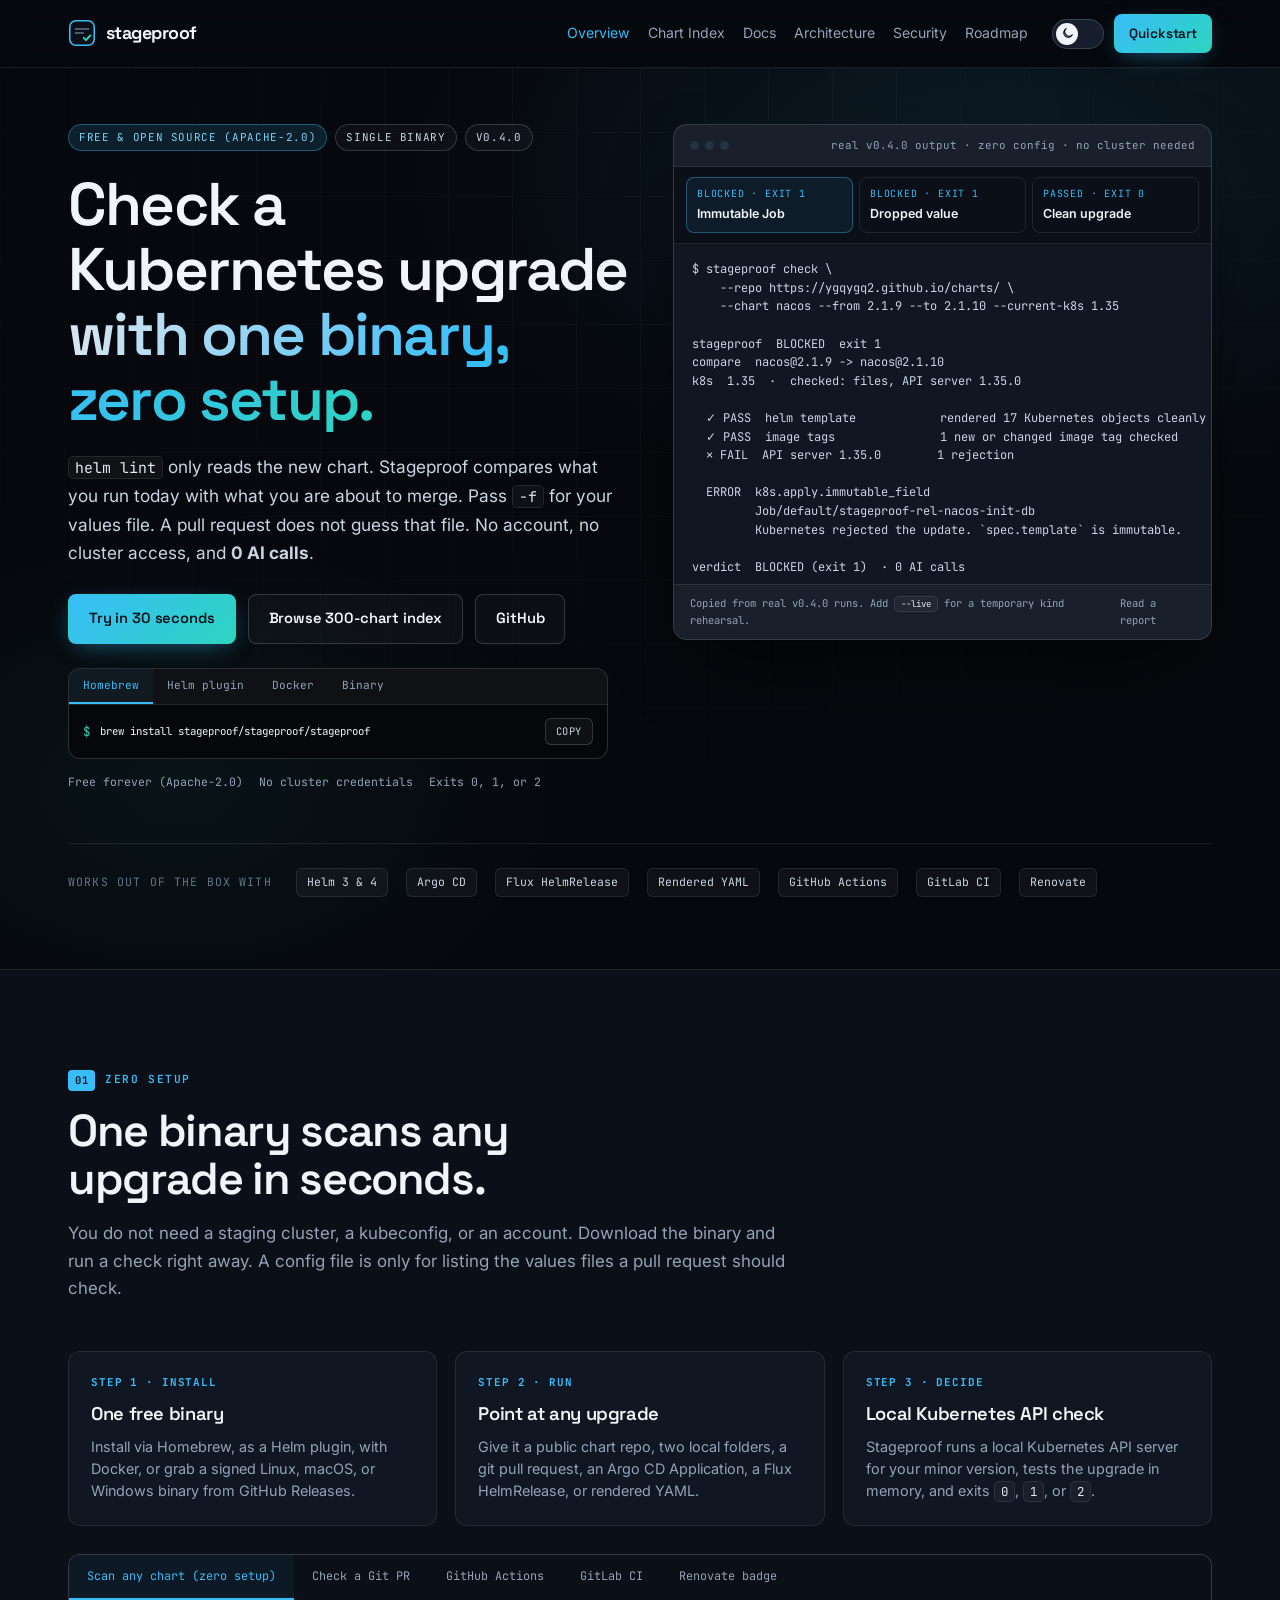
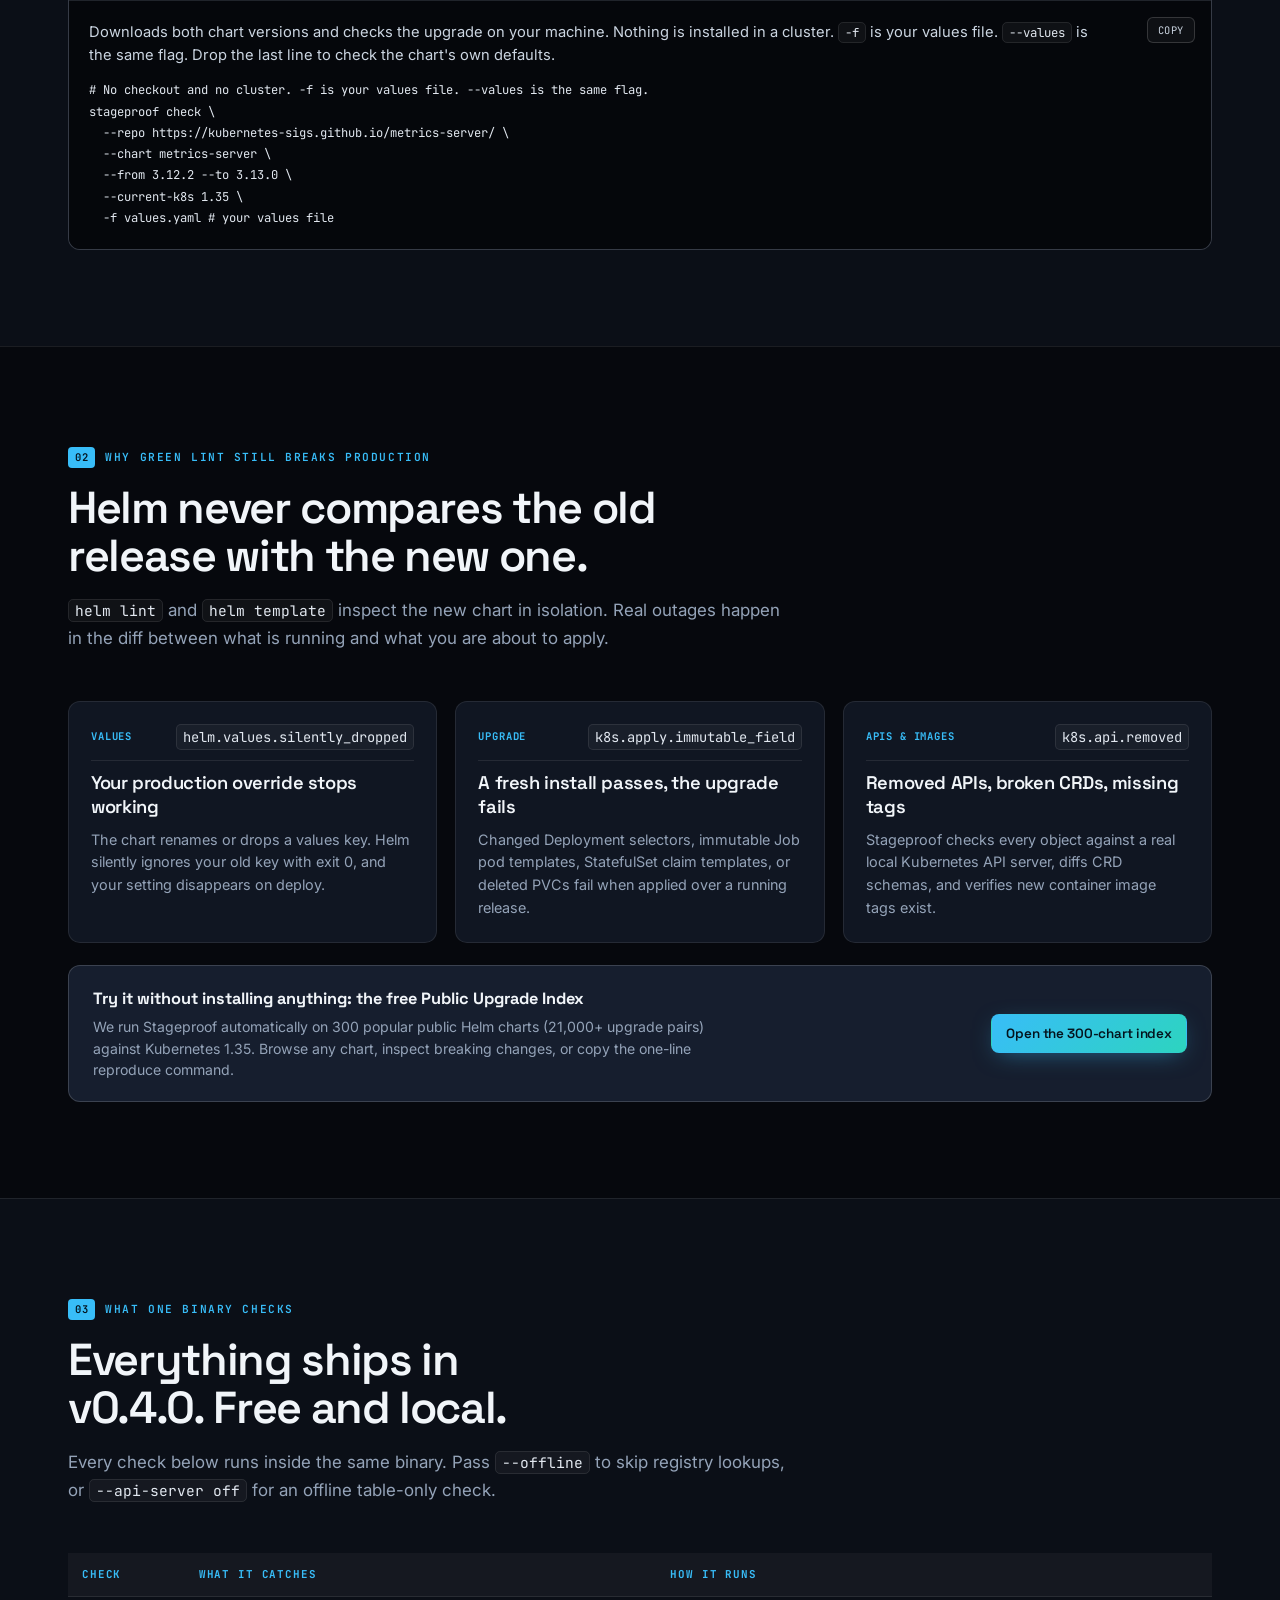
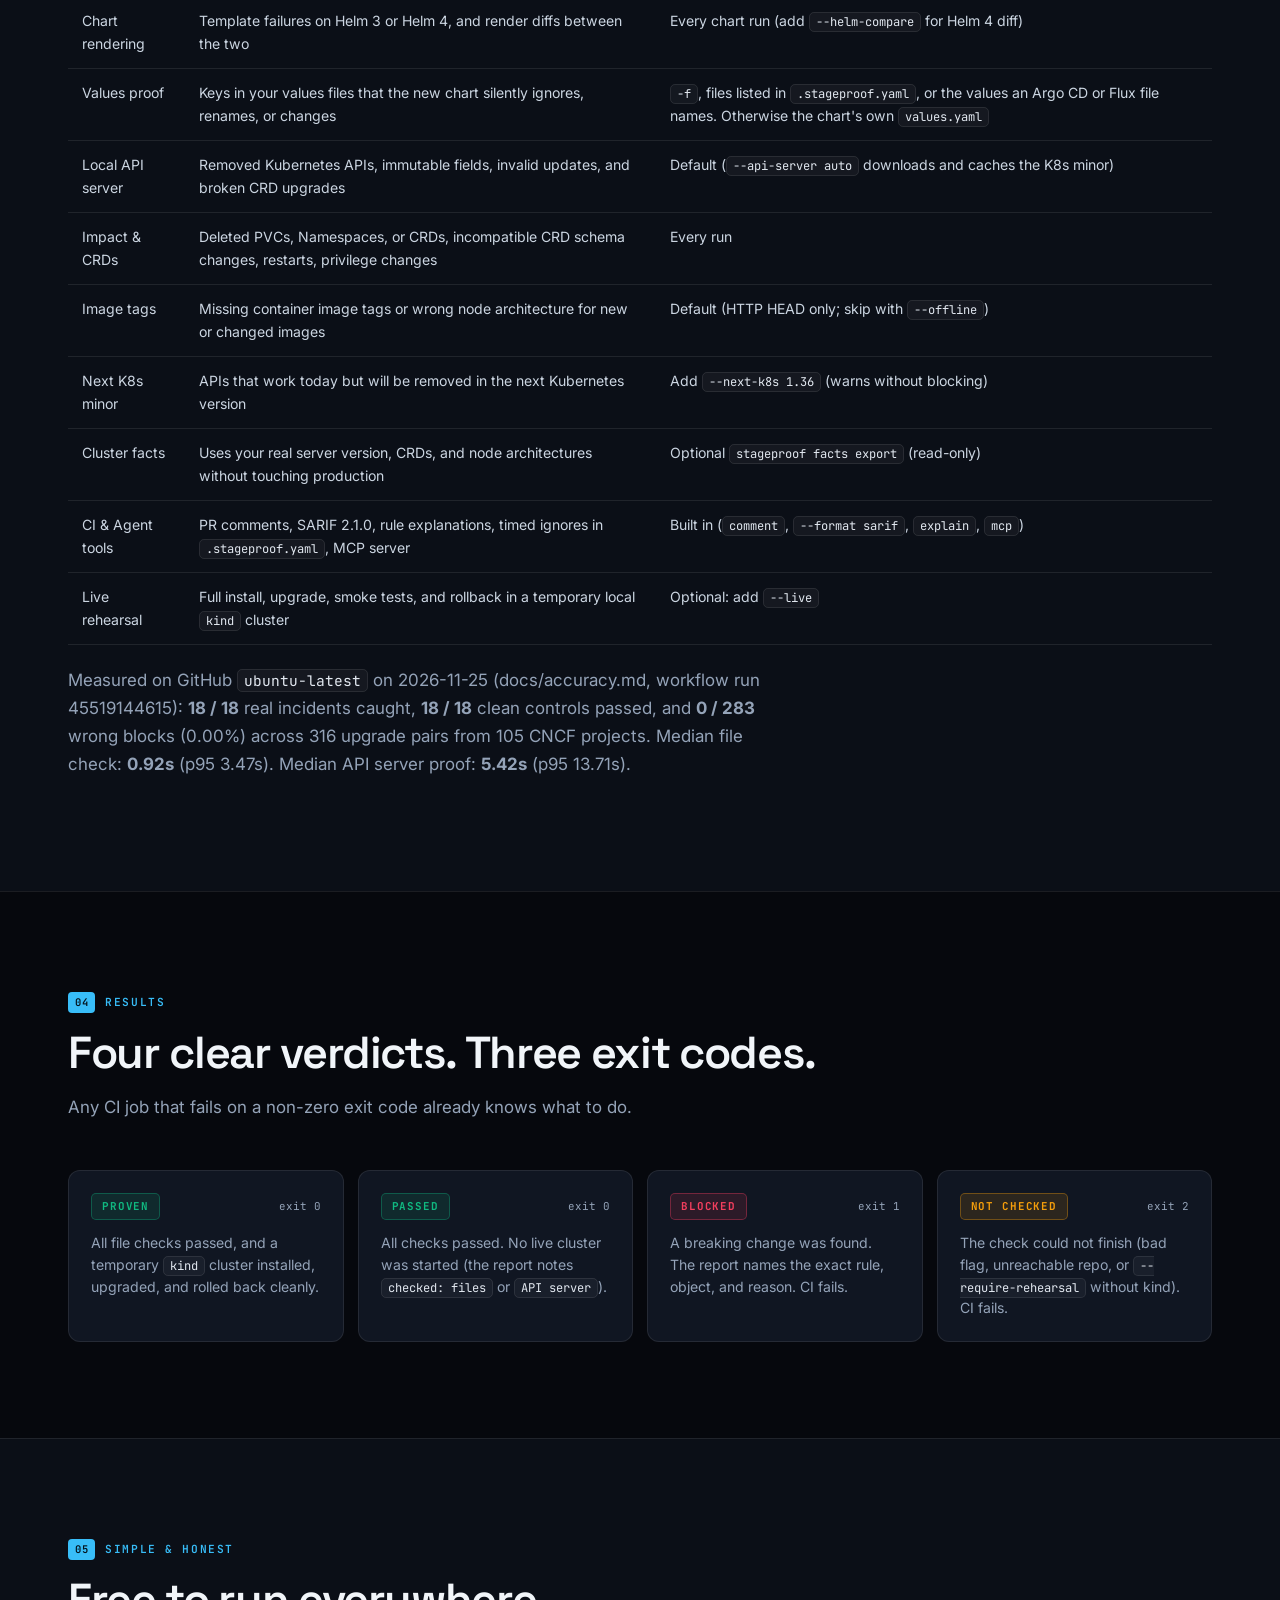
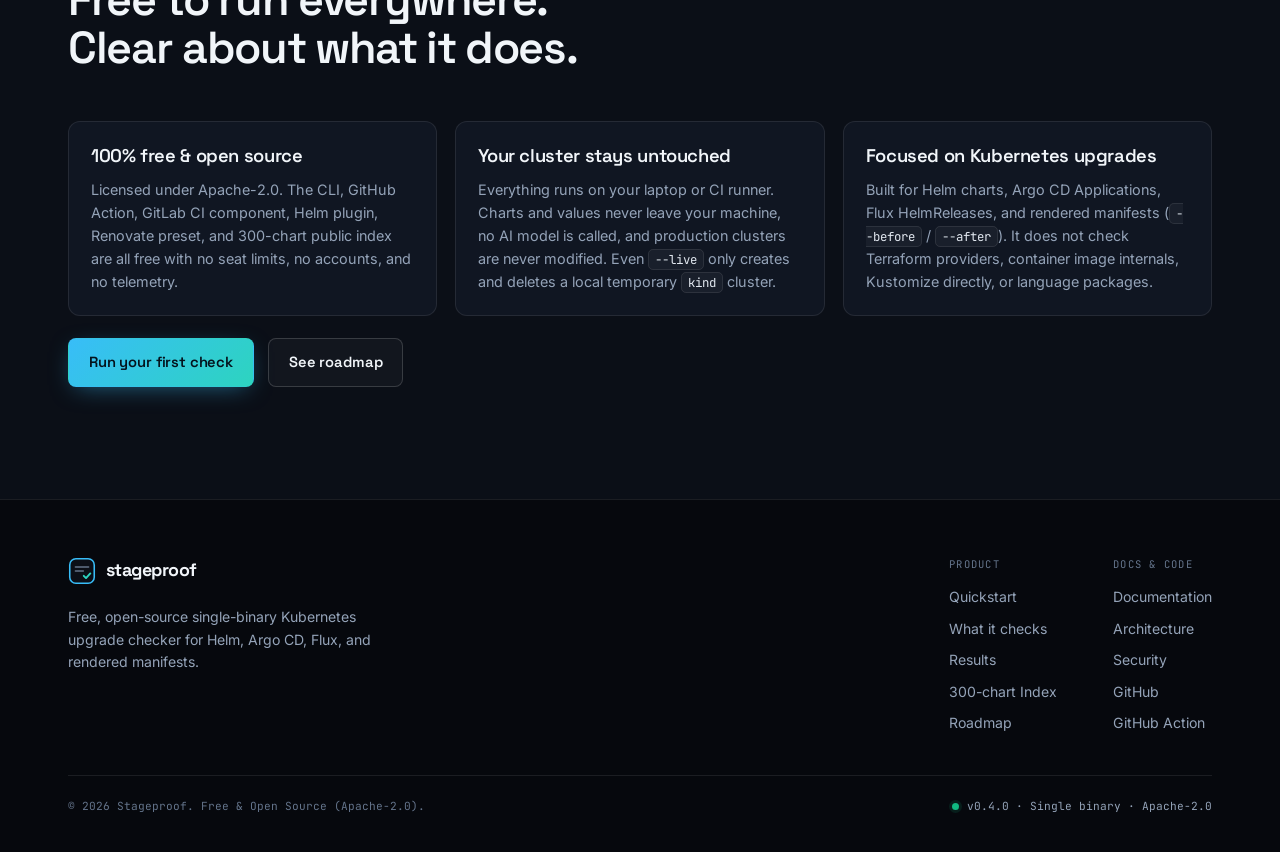
==== web/index.html @ 7697ed5a "Say a pull request does not guess your values file." ====
<!doctype html>
<html lang="en">
<head>
  <meta charset="utf-8" />
  <script>try{if(localStorage.getItem("stageproof-theme")==="light")document.documentElement.setAttribute("data-theme","light")}catch(e){}</script>
  <meta name="viewport" content="width=device-width, initial-scale=1" />
  <title>Stageproof - Free single-binary Kubernetes upgrade checker</title>
  <meta name="description" content="Free, open-source single binary that checks Helm, Argo CD, Flux, and Kubernetes manifest upgrades before you merge. No account, no config, no cluster access, 0 AI calls." />
  <meta property="og:title" content="Stageproof - Check a Kubernetes upgrade before you merge it" />
  <meta property="og:description" content="Free, single-binary CLI that catches breaking Helm, Argo CD, and Flux upgrades locally with zero setup. Exits 0, 1, or 2." />
  <meta property="og:type" content="website" />
  <meta name="theme-color" content="#06080D" />
  <link rel="icon" href="data:image/svg+xml,%3Csvg xmlns='http://www.w3.org/2000/svg' viewBox='0 0 32 32'%3E%3Crect width='32' height='32' rx='7' fill='%2306080D' stroke='%2338BDF8' stroke-width='2'/%3E%3Cpath d='M9 11h14M9 21h8' stroke='%2364748B' stroke-width='2' stroke-linecap='round'/%3E%3Cpath d='M18.5 21l2.5 2.5L25.5 18' fill='none' stroke='%232DD4BF' stroke-width='2.4' stroke-linecap='round' stroke-linejoin='round'/%3E%3C/svg%3E" />
  <link rel="preconnect" href="https://fonts.googleapis.com" />
  <link rel="preconnect" href="https://fonts.gstatic.com" crossorigin />
  <link href="https://fonts.googleapis.com/css2?family=Inter:wght@400;500;600;700&family=JetBrains+Mono:wght@400;500;600;700&family=Space+Grotesk:wght@500;600;700&display=swap" rel="stylesheet" />
  <link rel="stylesheet" href="assets/styles.css?v=20" />
  <script src="assets/app.js?v=19" defer></script>
</head>
<body>
  <a class="skip" href="#main">Skip to content</a>

  <header class="nav">
    <div class="wrap nav-inner">
      <a class="brand" href="index.html">
        <svg class="brand-mark" viewBox="0 0 32 32" fill="none" aria-hidden="true">
          <rect x="2" y="2" width="28" height="28" rx="7" fill="#0B0F17" stroke="#38BDF8" stroke-width="1.8"/>
          <path d="M8.5 11.5h15M8.5 16h9" stroke="#64748B" stroke-width="1.8" stroke-linecap="round"/>
          <path d="M18 21.5l2.6 2.6 4.9-5.3" stroke="#2DD4BF" stroke-width="2.2" stroke-linecap="round" stroke-linejoin="round"/>
        </svg>
        <span class="brand-word">stageproof</span>
      </a>
      <nav class="nav-links" id="nav-links" aria-label="Primary">
        <a href="index.html" class="active">Overview</a>
        <a href="https://stageproof.github.io/index/">Chart Index</a>
        <a href="docs.html">Docs</a>
        <a href="architecture.html">Architecture</a>
        <a href="security.html">Security</a>
        <a href="roadmap.html">Roadmap</a>
      </nav>
      <div class="nav-cta">
        <button class="theme-toggle" id="theme-toggle" type="button" aria-pressed="false" aria-label="Switch to light theme">
          <span class="theme-toggle-thumb" aria-hidden="true">
            <svg class="theme-icon-moon" viewBox="0 0 24 24" fill="none" stroke="currentColor" stroke-width="2" stroke-linecap="round" stroke-linejoin="round"><path d="M21 14.5A8.5 8.5 0 1 1 9.5 3 7 7 0 0 0 21 14.5z"/></svg>
            <svg class="theme-icon-sun" viewBox="0 0 24 24" fill="none" stroke="currentColor" stroke-width="2" stroke-linecap="round"><circle cx="12" cy="12" r="4"/><path d="M12 2v2M12 20v2M4.9 4.9l1.4 1.4M17.7 17.7l1.4 1.4M2 12h2M20 12h2M4.9 19.1l1.4-1.4M17.7 6.3l1.4-1.4"/></svg>
          </span>
        </button>
        <a class="btn btn-primary btn-sm" href="docs.html#first-check">Quickstart</a>
      </div>
      <button class="nav-toggle" id="nav-toggle" type="button" aria-expanded="false" aria-controls="nav-links" aria-label="Toggle navigation">Menu</button>
    </div>
  </header>

  <main id="main">
    <section class="hero" id="top">
      <div class="hero-grid" aria-hidden="true"></div>
      <div class="wrap">
        <div class="hero-inner">
          <div class="hero-copy">
            <div class="eyebrow-row">
              <span class="pill pill-accent">Free &amp; Open Source (Apache-2.0)</span>
              <span class="pill">Single Binary</span>
              <span class="pill">v0.4.0</span>
            </div>
            <h1>Check a Kubernetes upgrade<br /><span class="accent-grad">with one binary, zero setup.</span></h1>
            <p class="hero-lede">
              <code>helm lint</code> only reads the new chart. Stageproof compares what you run today with what you are about to merge. Pass <code>-f</code> for your values file. A pull request does not guess that file. No account, no cluster access, and <strong>0 AI calls</strong>.
            </p>
            <div class="hero-actions">
              <a class="btn btn-primary" href="#quickstart">Try in 30 seconds</a>
              <a class="btn btn-ghost" href="https://stageproof.github.io/index/">Browse 300-chart index</a>
              <a class="btn btn-ghost" href="https://github.com/stageproof/stageproof">GitHub</a>
            </div>
            <div class="install-box">
              <div class="install-tabs" role="tablist" aria-label="Install method">
                <button class="install-tab is-active" type="button" role="tab" aria-selected="true" data-install-cmd="brew install stageproof/stageproof/stageproof">Homebrew</button>
                <button class="install-tab" type="button" role="tab" aria-selected="false" data-install-cmd="helm plugin install https://github.com/stageproof/stageproof">Helm plugin</button>
                <button class="install-tab" type="button" role="tab" aria-selected="false" data-install-cmd="docker run --rm ghcr.io/stageproof/stageproof:v0.4.0 version">Docker</button>
                <button class="install-tab" type="button" role="tab" aria-selected="false" data-install-cmd="gh release download v0.4.0 -R stageproof/stageproof -p '*linux_amd64.tar.gz'">Binary</button>
              </div>
              <div class="install-cmd">
                <span class="prompt">$</span>
                <code id="hero-install-cmd">brew install stageproof/stageproof/stageproof</code>
                <button class="copy-btn" type="button" data-copy-target="#hero-install-cmd">Copy</button>
              </div>
            </div>
            <div class="hero-sub">
              <span>Free forever (Apache-2.0)</span>
              <span>No cluster credentials</span>
              <span>Exits 0, 1, or 2</span>
            </div>
          </div>

          <div class="proof-card" aria-label="Real Stageproof v0.4.0 reports">
            <div class="proof-header">
              <span class="win-dots" aria-hidden="true"><i></i><i></i><i></i></span>
              <span class="proof-label">real v0.4.0 output · zero config · no cluster needed</span>
            </div>
            <div class="scenario-tabs" role="tablist" aria-label="Example reports">
              <button class="scenario-btn is-active" type="button" data-example="blocked-api" role="tab" aria-selected="true">
                <span class="sc-eco">BLOCKED · exit 1</span>
                <span class="sc-name">Immutable Job</span>
              </button>
              <button class="scenario-btn" type="button" data-example="blocked-val" role="tab" aria-selected="false">
                <span class="sc-eco">BLOCKED · exit 1</span>
                <span class="sc-name">Dropped value</span>
              </button>
              <button class="scenario-btn" type="button" data-example="passed" role="tab" aria-selected="false">
                <span class="sc-eco">PASSED · exit 0</span>
                <span class="sc-name">Clean upgrade</span>
              </button>
            </div>
            <pre class="term-raw" data-example-panel="blocked-api">$ stageproof check \
    --repo https://ygqygq2.github.io/charts/ \
    --chart nacos --from 2.1.9 --to 2.1.10 --current-k8s 1.35

stageproof  BLOCKED  exit 1
compare  nacos@2.1.9 -&gt; nacos@2.1.10
k8s  1.35  ·  checked: files, API server 1.35.0

  ✓ PASS  helm template            rendered 17 Kubernetes objects cleanly
  ✓ PASS  image tags               1 new or changed image tag checked
  ✕ FAIL  API server 1.35.0        1 rejection

  ERROR  k8s.apply.immutable_field
         Job/default/stageproof-rel-nacos-init-db
         Kubernetes rejected the update. `spec.template` is immutable.

verdict  BLOCKED (exit 1)  · 0 AI calls</pre>
            <pre class="term-raw" data-example-panel="blocked-val" hidden>$ stageproof check \
    --current-chart testdata/dropped/base \
    --new-chart testdata/dropped/head \
    -f testdata/dropped/values.yaml --current-k8s 1.35

stageproof  BLOCKED  exit 1
compare  testdata/dropped/base -&gt; testdata/dropped/head
values  testdata/dropped/values.yaml
k8s  1.35  ·  checked: files

  ✓ PASS  helm template            rendered 1 Kubernetes object cleanly
  ✕ FAIL  values.yaml AST          2 keys: 1 proven by rendering, 1 read in templates
  ✓ PASS  k8s 1.35 compatibility   0 removed APIs or selector breaks on K8s 1.35

  ERROR  helm.values.silently_dropped
         testdata/dropped/values.yaml (message)
         Values key `message` was consumed in baseline chart but is silently ignored in upgraded chart.

verdict  BLOCKED (exit 1)  · 859ms · 0 AI calls</pre>
            <pre class="term-raw" data-example-panel="passed" hidden>$ stageproof check \
    --repo https://kubernetes-sigs.github.io/metrics-server/ \
    --chart metrics-server --from 3.12.2 --to 3.13.0 --current-k8s 1.35

stageproof  PASSED  exit 0
compare  metrics-server@3.12.2 -&gt; metrics-server@3.13.0
k8s  1.35  ·  checked: files, API server 1.35.0

  ✓ PASS  helm template            rendered 9 Kubernetes objects cleanly
  ✓ PASS  image tags               1 new or changed image tag checked
  ✓ PASS  API server 1.35.0        Kubernetes 1.35.0 accepted the upgrade
  ✓ PASS  impact                   Compared stored objects for 8 of 9 objects

verdict  PASSED (exit 0)  · 0 AI calls</pre>
            <div class="proof-foot">
              <span>Copied from real v0.4.0 runs. Add <code>--live</code> for a temporary kind rehearsal.</span>
              <span><a href="docs.html#results">Read a report</a></span>
            </div>
          </div>
        </div>

        <div class="stack-strip" aria-label="Supported tools">
          <span class="strip-title">Works out of the box with</span>
          <span class="stack-chip">Helm 3 &amp; 4</span>
          <span class="stack-chip">Argo CD</span>
          <span class="stack-chip">Flux HelmRelease</span>
          <span class="stack-chip">Rendered YAML</span>
          <span class="stack-chip">GitHub Actions</span>
          <span class="stack-chip">GitLab CI</span>
          <span class="stack-chip">Renovate</span>
        </div>
      </div>
    </section>

    <section class="sec sec-alt" id="quickstart">
      <div class="wrap">
        <div class="sec-head">
          <p class="kicker"><span class="kicker-num">01</span> Zero setup</p>
          <h2>One binary scans any upgrade in seconds.</h2>
          <p class="sec-lede">You do not need a staging cluster, a kubeconfig, or an account. Download the binary and run a check right away. A config file is only for listing the values files a pull request should check.</p>
        </div>

        <div class="flow3">
          <article class="flow-step">
            <span class="flow-n">Step 1 · Install</span>
            <h3>One free binary</h3>
            <p>Install via Homebrew, as a Helm plugin, with Docker, or grab a signed Linux, macOS, or Windows binary from GitHub Releases.</p>
          </article>
          <article class="flow-step">
            <span class="flow-n">Step 2 · Run</span>
            <h3>Point at any upgrade</h3>
            <p>Give it a public chart repo, two local folders, a git pull request, an Argo CD Application, a Flux HelmRelease, or rendered YAML.</p>
          </article>
          <article class="flow-step">
            <span class="flow-n">Step 3 · Decide</span>
            <h3>Local Kubernetes API check</h3>
            <p>Stageproof runs a local Kubernetes API server for your minor version, tests the upgrade in memory, and exits <code>0</code>, <code>1</code>, or <code>2</code>.</p>
          </article>
        </div>

        <div class="ci-shell">
          <div class="ci-tabs" role="tablist" aria-label="Usage examples">
            <button class="ci-tab is-active" type="button" role="tab" aria-selected="true" data-ci-tab="cli">Scan any chart (zero setup)</button>
            <button class="ci-tab" type="button" role="tab" aria-selected="false" data-ci-tab="pr">Check a Git PR</button>
            <button class="ci-tab" type="button" role="tab" aria-selected="false" data-ci-tab="gha">GitHub Actions</button>
            <button class="ci-tab" type="button" role="tab" aria-selected="false" data-ci-tab="gitlab">GitLab CI</button>
            <button class="ci-tab" type="button" role="tab" aria-selected="false" data-ci-tab="renovate">Renovate badge</button>
          </div>
          <div class="ci-body" data-ci-panel="cli">
            <button class="copy-btn" type="button" data-copy-target="#code-cli">Copy</button>
            <p class="ci-note">Downloads both chart versions and checks the upgrade on your machine. Nothing is installed in a cluster. <code>-f</code> is your values file. <code>--values</code> is the same flag. Drop the last line to check the chart's own defaults.</p>
            <pre id="code-cli"># No checkout and no cluster. -f is your values file. --values is the same flag.
stageproof check \
  --repo https://kubernetes-sigs.github.io/metrics-server/ \
  --chart metrics-server \
  --from 3.12.2 --to 3.13.0 \
  --current-k8s 1.35 \
  -f values.yaml # your values file</pre>
          </div>
          <div class="ci-body" data-ci-panel="pr" hidden>
            <button class="copy-btn" type="button" data-copy-target="#code-pr">Copy</button>
            <p class="ci-note">Run this inside the git checkout. It reads the diff and checks every changed Helm chart, Argo CD Application, and Flux HelmRelease. It does not guess a values file. A chart is rendered with its own <code>values.yaml</code> until <a href="docs.html#values-files"><code>.stageproof.yaml</code></a> lists the files you deploy. <code>stageproof init</code> writes that list: <code>values.yaml</code>, <code>values-*.yaml</code>, and files in <code>ci/</code>. Argo CD and Flux use the values files those manifests already name.</p>
            <pre id="code-pr"># In your checkout. Reads the git diff. Does not contact your cluster.
# A chart uses its own values.yaml until .stageproof.yaml lists your files.
# Argo CD and Flux use the values files those manifests already name.
stageproof check-pr \
  --current-git origin/main \
  --current-k8s 1.35 \
  --next-k8s 1.36</pre>
          </div>
          <div class="ci-body" data-ci-panel="gha" hidden>
            <button class="copy-btn" type="button" data-copy-target="#code-gha">Copy</button>
            <p class="ci-note">This runs the same <code>check-pr</code> on every pull request. The action checks out the pull request, downloads the binary, and posts one comment. It has no values-file input. A chart uses its own <code>values.yaml</code> until <a href="docs.html#values-files"><code>.stageproof.yaml</code></a> lists yours. Argo CD and Flux use the values files those manifests name. <code>current-k8s</code> is the Kubernetes version you deploy to. Do not run it from <code>pull_request_target</code>.</p>
            <pre id="code-gha"># Same check as: stageproof check-pr
# No values-file input. A chart uses its own values.yaml until
# .stageproof.yaml lists your files. Argo CD and Flux use the
# values files those manifests name.
# current-k8s is the Kubernetes version you deploy to.
name: stageproof
on:
  pull_request:
permissions:
  contents: read
  pull-requests: write
jobs:
  check:
    runs-on: ubuntu-latest
    steps:
      - uses: stageproof/action@v1
        with:
          current-k8s: "1.35"</pre>
          </div>
          <div class="ci-body" data-ci-panel="gitlab" hidden>
            <button class="copy-btn" type="button" data-copy-target="#code-gitlab">Copy</button>
            <p class="ci-note">This runs the same <code>check-pr</code> on merge requests, with the same values rules as the pull request command. <code>current_k8s</code> is the Kubernetes version you deploy to. A note on the merge request needs <code>STAGEPROOF_GITLAB_TOKEN</code>. <code>CI_JOB_TOKEN</code> cannot write notes. The check still runs, and the report is a job artifact.</p>
            <pre id="code-gitlab"># Same check as: stageproof check-pr
# No values-file input. A chart uses its own values.yaml until
# .stageproof.yaml lists your files. Argo CD and Flux use the
# values files those manifests name.
# current_k8s is the Kubernetes version you deploy to.
# A merge request note needs STAGEPROOF_GITLAB_TOKEN.
include:
  - component: gitlab.com/zarovvvv/stageproof/stageproof@1
    inputs:
      current_k8s: "1.35"</pre>
          </div>
          <div class="ci-body" data-ci-panel="renovate" hidden>
            <button class="copy-btn" type="button" data-copy-target="#code-renovate">Copy</button>
            <p class="ci-note">This adds a badge to Helm pull requests. The badge is the public index report for that chart pair, and those reports use chart defaults. It does not read your values file. To check the file you deploy, use <code>stageproof check -f</code> or <code>check-pr</code> with <a href="docs.html#values-files"><code>.stageproof.yaml</code></a>.</p>
            <pre id="code-renovate">{
  "extends": ["github&gt;stageproof/renovate-presets"]
}</pre>
          </div>
        </div>
      </div>
    </section>

    <section class="sec" id="why">
      <div class="wrap">
        <div class="sec-head">
          <p class="kicker"><span class="kicker-num">02</span> Why green lint still breaks production</p>
          <h2>Helm never compares the old release with the new one.</h2>
          <p class="sec-lede"><code>helm lint</code> and <code>helm template</code> inspect the new chart in isolation. Real outages happen in the diff between what is running and what you are about to apply.</p>
        </div>
        <div class="detect-grid">
          <article class="detect-card">
            <div class="detect-top"><span class="detect-tag">Values</span><code>helm.values.silently_dropped</code></div>
            <h3>Your production override stops working</h3>
            <p>The chart renames or drops a values key. Helm silently ignores your old key with exit 0, and your setting disappears on deploy.</p>
          </article>
          <article class="detect-card">
            <div class="detect-top"><span class="detect-tag">Upgrade</span><code>k8s.apply.immutable_field</code></div>
            <h3>A fresh install passes, the upgrade fails</h3>
            <p>Changed Deployment selectors, immutable Job pod templates, StatefulSet claim templates, or deleted PVCs fail when applied over a running release.</p>
          </article>
          <article class="detect-card">
            <div class="detect-top"><span class="detect-tag">APIs &amp; Images</span><code>k8s.api.removed</code></div>
            <h3>Removed APIs, broken CRDs, missing tags</h3>
            <p>Stageproof checks every object against a real local Kubernetes API server, diffs CRD schemas, and verifies new container image tags exist.</p>
          </article>
        </div>

        <div class="agnostic-bar">
          <div class="agnostic-copy">
            <strong>Try it without installing anything: the free Public Upgrade Index</strong>
            <p>We run Stageproof automatically on 300 popular public Helm charts (21,000+ upgrade pairs) against Kubernetes 1.35. Browse any chart, inspect breaking changes, or copy the one-line reproduce command.</p>
          </div>
          <div class="agnostic-pills">
            <a class="btn btn-primary btn-sm" href="https://stageproof.github.io/index/">Open the 300-chart index</a>
          </div>
        </div>
      </div>
    </section>

    <section class="sec sec-alt" id="checks">
      <div class="wrap">
        <div class="sec-head">
          <p class="kicker"><span class="kicker-num">03</span> What one binary checks</p>
          <h2>Everything ships in v0.4.0. Free and local.</h2>
          <p class="sec-lede">Every check below runs inside the same binary. Pass <code>--offline</code> to skip registry lookups, or <code>--api-server off</code> for an offline table-only check.</p>
        </div>
        <table class="spec-table">
          <thead>
            <tr><th>Check</th><th>What it catches</th><th>How it runs</th></tr>
          </thead>
          <tbody>
            <tr><td>Chart rendering</td><td>Template failures on Helm 3 or Helm 4, and render diffs between the two</td><td>Every chart run (add <code>--helm-compare</code> for Helm 4 diff)</td></tr>
            <tr><td>Values proof</td><td>Keys in your values files that the new chart silently ignores, renames, or changes</td><td><code>-f</code>, files listed in <code>.stageproof.yaml</code>, or the values an Argo CD or Flux file names. Otherwise the chart's own <code>values.yaml</code></td></tr>
            <tr><td>Local API server</td><td>Removed Kubernetes APIs, immutable fields, invalid updates, and broken CRD upgrades</td><td>Default (<code>--api-server auto</code> downloads and caches the K8s minor)</td></tr>
            <tr><td>Impact &amp; CRDs</td><td>Deleted PVCs, Namespaces, or CRDs, incompatible CRD schema changes, restarts, privilege changes</td><td>Every run</td></tr>
            <tr><td>Image tags</td><td>Missing container image tags or wrong node architecture for new or changed images</td><td>Default (HTTP HEAD only; skip with <code>--offline</code>)</td></tr>
            <tr><td>Next K8s minor</td><td>APIs that work today but will be removed in the next Kubernetes version</td><td>Add <code>--next-k8s 1.36</code> (warns without blocking)</td></tr>
            <tr><td>Cluster facts</td><td>Uses your real server version, CRDs, and node architectures without touching production</td><td>Optional <code>stageproof facts export</code> (read-only)</td></tr>
            <tr><td>CI &amp; Agent tools</td><td>PR comments, SARIF 2.1.0, rule explanations, timed ignores in <code>.stageproof.yaml</code>, MCP server</td><td>Built in (<code>comment</code>, <code>--format sarif</code>, <code>explain</code>, <code>mcp</code>)</td></tr>
            <tr><td>Live rehearsal</td><td>Full install, upgrade, smoke tests, and rollback in a temporary local <code>kind</code> cluster</td><td>Optional: add <code>--live</code></td></tr>
          </tbody>
        </table>
        <p class="sec-lede" style="margin-top:22px;">Measured on GitHub <code>ubuntu-latest</code> on 2026-11-25 (<a href="https://github.com/stageproof/stageproof/blob/main/docs/accuracy.md">docs/accuracy.md</a>, <a href="https://github.com/stageproof/stageproof/actions/runs/45519144615">workflow run 45519144615</a>): <strong>18 / 18</strong> real incidents caught, <strong>18 / 18</strong> clean controls passed, and <strong>0 / 283</strong> wrong blocks (0.00%) across 316 upgrade pairs from 105 CNCF projects. Median file check: <strong>0.92s</strong> (p95 3.47s). Median API server proof: <strong>5.42s</strong> (p95 13.71s).</p>
      </div>
    </section>

    <section class="sec" id="results">
      <div class="wrap">
        <div class="sec-head">
          <p class="kicker"><span class="kicker-num">04</span> Results</p>
          <h2>Four clear verdicts. Three exit codes.</h2>
          <p class="sec-lede">Any CI job that fails on a non-zero exit code already knows what to do.</p>
        </div>
        <div class="verdict-strip">
          <article class="vcard">
            <div class="vcard-top"><span class="verdict-badge ok">PROVEN</span><span class="exit-code">exit 0</span></div>
            <p>All file checks passed, and a temporary <code>kind</code> cluster installed, upgraded, and rolled back cleanly.</p>
          </article>
          <article class="vcard">
            <div class="vcard-top"><span class="verdict-badge ok">PASSED</span><span class="exit-code">exit 0</span></div>
            <p>All checks passed. No live cluster was started (the report notes <code>checked: files</code> or <code>API server</code>).</p>
          </article>
          <article class="vcard">
            <div class="vcard-top"><span class="verdict-badge bad">BLOCKED</span><span class="exit-code">exit 1</span></div>
            <p>A breaking change was found. The report names the exact rule, object, and reason. CI fails.</p>
          </article>
          <article class="vcard">
            <div class="vcard-top"><span class="verdict-badge warn">NOT CHECKED</span><span class="exit-code">exit 2</span></div>
            <p>The check could not finish (bad flag, unreachable repo, or <code>--require-rehearsal</code> without kind). CI fails.</p>
          </article>
        </div>
      </div>
    </section>

    <section class="sec sec-alt" id="free">
      <div class="wrap">
        <div class="sec-head">
          <p class="kicker"><span class="kicker-num">05</span> Simple &amp; honest</p>
          <h2>Free to run everywhere. Clear about what it does.</h2>
        </div>
        <div class="doc-grid">
          <article class="doc-card">
            <h3>100% free &amp; open source</h3>
            <p>Licensed under Apache-2.0. The CLI, GitHub Action, GitLab CI component, Helm plugin, Renovate preset, and 300-chart public index are all free with no seat limits, no accounts, and no telemetry.</p>
          </article>
          <article class="doc-card">
            <h3>Your cluster stays untouched</h3>
            <p>Everything runs on your laptop or CI runner. Charts and values never leave your machine, no AI model is called, and production clusters are never modified. Even <code>--live</code> only creates and deletes a local temporary <code>kind</code> cluster.</p>
          </article>
          <article class="doc-card">
            <h3>Focused on Kubernetes upgrades</h3>
            <p>Built for Helm charts, Argo CD Applications, Flux HelmReleases, and rendered manifests (<code>--before</code> / <code>--after</code>). It does not check Terraform providers, container image internals, Kustomize directly, or language packages.</p>
          </article>
        </div>
        <p style="margin-top:22px;">
          <a class="btn btn-primary" href="docs.html#first-check">Run your first check</a>
          <a class="btn btn-ghost" href="roadmap.html" style="margin-left:10px;">See roadmap</a>
        </p>
      </div>
    </section>
  </main>

  <footer class="footer">
    <div class="wrap">
      <div class="footer-top">
        <div class="footer-brand">
          <a class="brand" href="index.html">
            <svg class="brand-mark" viewBox="0 0 32 32" fill="none" aria-hidden="true">
              <rect x="2" y="2" width="28" height="28" rx="7" fill="#0B0F17" stroke="#38BDF8" stroke-width="1.8"/>
              <path d="M8.5 11.5h15M8.5 16h9" stroke="#64748B" stroke-width="1.8" stroke-linecap="round"/>
              <path d="M18 21.5l2.6 2.6 4.9-5.3" stroke="#2DD4BF" stroke-width="2.2" stroke-linecap="round" stroke-linejoin="round"/>
            </svg>
            <span class="brand-word">stageproof</span>
          </a>
          <p>Free, open-source single-binary Kubernetes upgrade checker for Helm, Argo CD, Flux, and rendered manifests.</p>
        </div>
        <div class="footer-cols">
          <div class="footer-col">
            <span class="footer-h">Product</span>
            <a href="#quickstart">Quickstart</a>
            <a href="#checks">What it checks</a>
            <a href="#results">Results</a>
            <a href="https://stageproof.github.io/index/">300-chart Index</a>
            <a href="roadmap.html">Roadmap</a>
          </div>
          <div class="footer-col">
            <span class="footer-h">Docs &amp; Code</span>
            <a href="docs.html">Documentation</a>
            <a href="architecture.html">Architecture</a>
            <a href="security.html">Security</a>
            <a href="https://github.com/stageproof/stageproof">GitHub</a>
            <a href="https://github.com/stageproof/action">GitHub Action</a>
          </div>
        </div>
      </div>
      <div class="footer-bottom">
        <span>© 2026 Stageproof. Free &amp; Open Source (Apache-2.0).</span>
        <span class="status-pill"><span class="dot-live"></span>v0.4.0 · Single binary · Apache-2.0</span>
      </div>
    </div>
  </footer>
</body>
</html>
---- web/assets/styles.css ----
/* ==========================================================================
   Stageproof design system
   Zero dependencies. High contrast. Immediate initial paint (no opacity:0 trap).
   ========================================================================== */

:root {
  color-scheme: dark;
  --bg:           #06080D;
  --bg-elev:      #0B0F17;
  --surface:      #101622;
  --surface-2:    #161E2E;
  --term-bg:      #05070B;
  --nav-bg:       rgba(6, 8, 13, 0.88);

  --border:       rgba(255, 255, 255, 0.085);
  --border-hi:    rgba(255, 255, 255, 0.16);
  --border-cyan:  rgba(56, 189, 248, 0.38);
  --hover:        rgba(255, 255, 255, 0.03);
  --hover-strong: rgba(255, 255, 255, 0.08);
  --chip-bg:      rgba(255, 255, 255, 0.04);

  --text:         #F1F5F9;
  --text-2:       #CBD5E1;
  --muted:        #94A3B8;
  --dim:          #64748B;
  --code-fg:      #E2E8F0;
  --code-soft:    #CBD5E1;
  --pass-text:    #A7F3D0;
  --fail-text:    #FDA4AF;
  --patch-bg:     #04090A;
  --patch-fg:     #D1FAE5;
  --grad-a:       #E2E8F0;
  --hero-line:    rgba(255, 255, 255, 0.025);
  --paid-end:     #101622;
  --dot:          #263142;
  --scroll:       rgba(255, 255, 255, 0.14);

  --accent:       #38BDF8;
  --accent-2:     #2DD4BF;
  --accent-ink:   #04131D;
  --pill-fg:      #7DD3FC;

  /* Semantic verdicts only */
  --ok:           #10B981;
  --ok-bg:        rgba(16, 185, 129, 0.12);
  --ok-bd:        rgba(16, 185, 129, 0.34);

  --warn:         #F59E0B;
  --warn-bg:      rgba(245, 158, 11, 0.12);
  --warn-bd:      rgba(245, 158, 11, 0.34);

  --bad:          #F43F5E;
  --bad-bg:       rgba(244, 63, 94, 0.12);
  --bad-bd:       rgba(244, 63, 94, 0.36);

  --slate:        #94A3B8;
  --slate-bg:     rgba(148, 163, 184, 0.12);
  --slate-bd:     rgba(148, 163, 184, 0.30);

  --max:          1200px;
  --nav-h:        68px;
  --radius:       12px;
  --radius-sm:    8px;

  --sans: "Space Grotesk", "Inter", ui-sans-serif, system-ui, -apple-system, "Segoe UI", Roboto, sans-serif;
  --body: "Inter", ui-sans-serif, system-ui, -apple-system, "Segoe UI", Roboto, sans-serif;
  --mono: "JetBrains Mono", ui-monospace, SFMono-Regular, Menlo, Monaco, Consolas, monospace;
}

[data-theme="light"] {
  color-scheme: light;
  --bg:           #F4F6F8;
  --bg-elev:      #FFFFFF;
  --surface:      #FFFFFF;
  --surface-2:    #EEF2F6;
  --term-bg:      #F8FAFC;
  --nav-bg:       rgba(255, 255, 255, 0.9);

  --border:       rgba(15, 23, 42, 0.1);
  --border-hi:    rgba(15, 23, 42, 0.16);
  --border-cyan:  rgba(3, 105, 161, 0.4);
  --hover:        rgba(15, 23, 42, 0.04);
  --hover-strong: rgba(15, 23, 42, 0.08);
  --chip-bg:      rgba(15, 23, 42, 0.04);

  --text:         #0F172A;
  --text-2:       #1E293B;
  --muted:        #475569;
  --dim:          #64748B;
  --code-fg:      #0F172A;
  --code-soft:    #334155;
  --pass-text:    #047857;
  --fail-text:    #BE123C;
  --patch-bg:     #F0FDFA;
  --patch-fg:     #134E4A;
  --grad-a:       #0F172A;
  --hero-line:    rgba(15, 23, 42, 0.06);
  --paid-end:     #FFFFFF;
  --dot:          #CBD5E1;
  --scroll:       rgba(15, 23, 42, 0.22);

  --accent:       #0369A1;
  --accent-2:     #0F766E;
  --accent-ink:   #FFFFFF;
  --pill-fg:      #0369A1;

  --ok:           #047857;
  --ok-bg:        rgba(4, 120, 87, 0.1);
  --ok-bd:        rgba(4, 120, 87, 0.28);
  --warn:         #B45309;
  --warn-bg:      rgba(180, 83, 9, 0.1);
  --warn-bd:      rgba(180, 83, 9, 0.3);
  --bad:          #BE123C;
  --bad-bg:       rgba(190, 18, 60, 0.08);
  --bad-bd:       rgba(190, 18, 60, 0.28);
  --slate:        #475569;
  --slate-bg:     rgba(71, 85, 105, 0.08);
  --slate-bd:     rgba(71, 85, 105, 0.22);
}

*, *::before, *::after { box-sizing: border-box; }
html { scroll-behavior: smooth; overflow-x: clip; }
body {
  margin: 0;
  background: var(--bg);
  color: var(--text);
  font-family: var(--body);
  font-size: 16px;
  line-height: 1.6;
  -webkit-font-smoothing: antialiased;
  text-rendering: optimizeLegibility;
  overflow-x: clip;
}

img, svg { display: block; max-width: 100%; }
a { color: inherit; text-decoration: none; }
button, input, select { font: inherit; color: inherit; }
::selection { background: var(--accent); color: var(--accent-ink); }

.wrap { width: 100%; max-width: var(--max); margin: 0 auto; padding: 0 28px; }
section[id], div[id], button, a, input, select, [tabindex] { scroll-margin-top: calc(var(--nav-h) + 24px); }

.skip {
  position: fixed; top: -100px; left: 16px; z-index: 200;
  background: var(--accent); color: var(--accent-ink);
  padding: 10px 16px; border-radius: 8px; font-weight: 600;
}
.skip:focus { top: 14px; }

h1, h2, h3, h4 {
  margin: 0;
  font-family: var(--sans);
  font-weight: 600;
  letter-spacing: -0.03em;
  line-height: 1.08;
}
h1 { font-size: clamp(2.45rem, 4.7vw, 3.85rem); text-wrap: balance; }
h2 { font-size: clamp(1.9rem, 3.5vw, 2.85rem); text-wrap: balance; }
h3 { font-size: 1.15rem; letter-spacing: -0.02em; line-height: 1.3; }
p { margin: 0 0 1rem; }

/* No ligatures in code: "--flag" must not render as a long dash, "->" not as an arrow. */
code, pre, kbd { font-variant-ligatures: none; font-feature-settings: "liga" 0, "calt" 0; }

code {
  font-family: var(--mono);
  font-size: 0.86em;
  background: var(--chip-bg);
  border: 1px solid var(--border);
  padding: 1px 6px;
  border-radius: 5px;
  color: var(--code-fg);
}

/* ---------------- Buttons ---------------- */
.btn {
  display: inline-flex; align-items: center; justify-content: center; gap: 8px;
  padding: 12px 20px; border-radius: var(--radius-sm);
  font-family: var(--sans); font-weight: 600; font-size: 0.92rem; letter-spacing: -0.01em;
  border: 1px solid transparent; cursor: pointer;
  transition: transform 0.15s ease, background 0.15s ease, border-color 0.15s ease, box-shadow 0.15s ease;
}
.btn:active { transform: translateY(0); }
.btn:focus-visible { outline: 2px solid var(--accent); outline-offset: 2px; }

.btn-primary {
  background: linear-gradient(135deg, var(--accent), var(--accent-2));
  color: var(--accent-ink);
  box-shadow: 0 6px 24px -8px rgba(56, 189, 248, 0.55);
}
.btn-primary:hover { transform: translateY(-1px); filter: brightness(1.07); }

.btn-ghost {
  background: var(--hover);
  color: var(--text);
  border-color: var(--border-hi);
}
.btn-ghost:hover { background: var(--hover-strong); border-color: var(--border-hi); transform: translateY(-1px); }

.btn-sm { padding: 8px 14px; font-size: 0.84rem; }
.btn-block { width: 100%; }

/* ---------------- Nav ---------------- */
.nav {
  position: sticky; top: 0; z-index: 100; height: var(--nav-h);
  background: var(--nav-bg);
  backdrop-filter: blur(14px);
  -webkit-backdrop-filter: blur(14px);
  border-bottom: 1px solid var(--border);
}
.nav-inner { height: 100%; display: flex; align-items: center; gap: 16px; min-width: 0; flex-wrap: nowrap; }
.brand { display: inline-flex; align-items: center; gap: 10px; flex-shrink: 0; }
.brand-mark { width: 28px; height: 28px; }
.brand-word { font-family: var(--sans); font-weight: 700; font-size: 1.12rem; letter-spacing: -0.03em; }
.brand-pill {
  font-family: var(--mono); font-size: 0.62rem; letter-spacing: 0.08em; text-transform: uppercase;
  color: var(--accent); background: rgba(56, 189, 248, 0.1); border: 1px solid rgba(56, 189, 248, 0.28);
  padding: 2px 8px; border-radius: 999px;
}

.nav-links { display: flex; align-items: center; gap: 18px; margin-left: auto; min-width: 0; }
.nav-links a { font-size: 0.88rem; color: var(--muted); transition: color 0.15s ease; white-space: nowrap; }
.nav-links a:hover, .nav-links a.active { color: var(--text); }
.nav-links a.active { color: var(--accent); }
.nav-cta { display: flex; align-items: center; gap: 10px; flex-shrink: 0; margin-left: 8px; }
.nav-cta .btn { white-space: nowrap; }

.theme-toggle {
  width: 52px; height: 30px; padding: 0; flex-shrink: 0;
  border-radius: 999px; border: 1px solid var(--border-hi);
  background: var(--surface-2); position: relative; cursor: pointer;
}
.theme-toggle:focus-visible { outline: 2px solid var(--accent); outline-offset: 2px; }
.theme-toggle-thumb {
  position: absolute; top: 3px; left: 3px; width: 22px; height: 22px;
  border-radius: 50%; background: var(--text); color: var(--bg);
  display: grid; place-items: center;
  transition: transform 0.2s ease;
}
[data-theme="light"] .theme-toggle-thumb { transform: translateX(22px); }
.theme-toggle svg { width: 13px; height: 13px; }
.theme-toggle .theme-icon-moon { display: block; }
.theme-toggle .theme-icon-sun { display: none; }
[data-theme="light"] .theme-toggle .theme-icon-moon { display: none; }
[data-theme="light"] .theme-toggle .theme-icon-sun { display: block; }

.nav-toggle {
  display: none; margin-left: auto; background: transparent; border: 1px solid var(--border-hi);
  color: var(--text); border-radius: 8px; padding: 7px 10px; cursor: pointer;
}

/* ---------------- Section Layout ---------------- */
.sec { padding: 96px 0; border-top: 1px solid var(--border); position: relative; overflow-x: clip; }
.sec-alt { background: var(--bg-elev); }
.sec-head { max-width: 780px; margin-bottom: 48px; }
.kicker {
  display: inline-flex; align-items: center; gap: 10px;
  font-family: var(--mono); font-size: 0.7rem; font-weight: 600;
  letter-spacing: 0.14em; text-transform: uppercase; color: var(--accent);
  margin-bottom: 16px;
}
.kicker-num {
  color: var(--accent-ink); background: var(--accent);
  padding: 2px 7px; border-radius: 4px; font-size: 0.66rem; letter-spacing: 0.06em;
}
.sec-lede {
  margin-top: 16px; font-size: 1.06rem; color: var(--muted); line-height: 1.65; max-width: 66ch;
}

/* ---------------- Hero ---------------- */
.hero {
  position: relative;
  padding: 56px 0 72px;
  overflow: hidden;
  background:
    radial-gradient(960px 540px at 78% 12%, rgba(56, 189, 248, 0.11), transparent 62%),
    radial-gradient(640px 420px at 14% 80%, rgba(45, 212, 191, 0.06), transparent 60%),
    var(--bg);
}
.hero-grid {
  position: absolute; inset: 0; pointer-events: none;
  background-image:
    linear-gradient(to right, var(--hero-line) 1px, transparent 1px),
    linear-gradient(to bottom, var(--hero-line) 1px, transparent 1px);
  background-size: 64px 64px;
  mask-image: radial-gradient(ellipse 92% 76% at 50% 25%, #000 35%, transparent 82%);
  -webkit-mask-image: radial-gradient(ellipse 92% 76% at 50% 25%, #000 35%, transparent 82%);
}
.hero-inner {
  position: relative;
  display: grid;
  grid-template-columns: minmax(0, 1.02fr) minmax(0, 0.98fr);
  gap: 44px;
  align-items: start;
}
.hero-copy,
.proof-card,
.sim-panel,
.sim-inspector,
.evidence-card,
.ev-body,
.ci-shell,
.ci-body,
.compare-card,
.pain-card,
.lie-card,
.flow-step,
.vcard,
.plan,
.form-card,
.form-success,
.doc-card,
.diagram-box {
  min-width: 0;
  max-width: 100%;
}
pre { max-width: 100%; overflow-x: auto; }

.eyebrow-row { display: flex; flex-wrap: wrap; gap: 8px; margin-bottom: 22px; }
.pill {
  font-family: var(--mono); font-size: 0.68rem; letter-spacing: 0.06em; text-transform: uppercase;
  padding: 4px 10px; border-radius: 999px; border: 1px solid var(--border-hi); color: var(--text-2);
  background: var(--hover);
}
.pill-accent {
  background: rgba(56, 189, 248, 0.13); border-color: var(--border-cyan); color: var(--pill-fg);
}

.hero-copy h1 { margin-bottom: 20px; }
.hero-copy h1 .accent-grad {
  background: linear-gradient(120deg, var(--grad-a) 0%, var(--accent) 55%, var(--accent-2) 100%);
  -webkit-background-clip: text; background-clip: text; color: transparent;
}
.hero-lede {
  font-size: 1.08rem; color: var(--text-2); line-height: 1.66; max-width: 56ch; margin-bottom: 26px;
}

.hero-actions { display: flex; flex-wrap: wrap; gap: 12px; margin-bottom: 24px; }

.install-box {
  background: var(--term-bg); border: 1px solid var(--border-hi); border-radius: var(--radius);
  overflow: hidden; max-width: 540px; width: 100%;
}
.install-tabs {
  display: flex; border-bottom: 1px solid var(--border); background: var(--chip-bg);
  overflow-x: auto;
}
.install-tab {
  background: transparent; border: 0; border-bottom: 2px solid transparent;
  padding: 8px 14px; font-family: var(--mono); font-size: 0.7rem; color: var(--muted);
  cursor: pointer; white-space: nowrap; transition: color 0.15s ease, border-color 0.15s ease;
}
.install-tab:hover { color: var(--text); }
.install-tab.is-active { color: var(--accent); border-bottom-color: var(--accent); background: rgba(56, 189, 248, 0.05); }

.install-cmd {
  display: flex; align-items: center; gap: 10px; padding: 13px 14px;
  font-family: var(--mono); font-size: 0.78rem; min-width: 0;
}
.prompt { color: var(--accent-2); user-select: none; }
.install-cmd code {
  background: none; border: 0; padding: 0; color: var(--text);
  white-space: nowrap; overflow: hidden; text-overflow: ellipsis; flex: 1; min-width: 0;
}
.copy-btn {
  flex-shrink: 0; background: var(--chip-bg); border: 1px solid var(--border-hi);
  color: var(--text-2); border-radius: 6px; padding: 4px 10px;
  font-family: var(--mono); font-size: 0.65rem; text-transform: uppercase; letter-spacing: 0.06em;
  cursor: pointer; transition: border-color 0.15s ease, color 0.15s ease;
}
.copy-btn:hover { border-color: var(--accent); color: var(--accent); }

.hero-sub {
  margin-top: 14px; font-family: var(--mono); font-size: 0.72rem; color: var(--muted);
  display: flex; flex-wrap: wrap; gap: 8px 16px;
}

/* ---------------- Interactive Hero Proof Terminal ---------------- */
.proof-card {
  background: var(--surface); border: 1px solid var(--border-hi); border-radius: 14px;
  overflow: hidden; box-shadow: 0 32px 80px -32px rgba(0, 0, 0, 0.9);
}
.proof-header {
  display: flex; align-items: center; justify-content: space-between; gap: 12px;
  padding: 12px 16px; background: var(--chip-bg); border-bottom: 1px solid var(--border);
}
.win-dots { display: flex; gap: 6px; }
.win-dots i { width: 9px; height: 9px; border-radius: 50%; background: var(--dot); display: block; }
.proof-label { font-family: var(--mono); font-size: 0.68rem; color: var(--muted); }
.term-raw {
  margin: 0;
  padding: 16px 18px 8px;
  font-family: var(--mono);
  font-size: 0.75rem;
  line-height: 1.55;
  color: var(--text-2);
  white-space: pre;
  overflow-x: auto;
}
.term-raw[hidden] { display: none; }
.scenario-tabs {
  display: grid; grid-template-columns: repeat(3, 1fr); gap: 6px;
  padding: 10px 12px; background: var(--bg-elev); border-bottom: 1px solid var(--border);
}
.scenario-btn {
  background: transparent; border: 1px solid var(--border); border-radius: 8px;
  padding: 8px 10px; text-align: left; cursor: pointer;
  transition: border-color 0.15s ease, background 0.15s ease;
}
.scenario-btn:hover { border-color: var(--border-hi); background: var(--hover); }
.scenario-btn.is-active {
  border-color: var(--border-cyan); background: rgba(56, 189, 248, 0.08);
}
.sc-eco { display: block; font-family: var(--mono); font-size: 0.62rem; text-transform: uppercase; letter-spacing: 0.08em; color: var(--accent); }
.sc-name { display: block; font-size: 0.78rem; font-weight: 600; color: var(--text); margin-top: 2px; white-space: nowrap; overflow: hidden; text-overflow: ellipsis; }

.term-body {
  padding: 16px 18px; background: var(--term-bg); font-family: var(--mono); font-size: 0.74rem; line-height: 1.75;
}
.term-cmd-line { color: var(--text); word-break: break-all; margin-bottom: 10px; }
.term-cmd-line .c-flag { color: var(--accent); }
.term-meta {
  display: flex; flex-wrap: wrap; gap: 8px 14px; font-size: 0.68rem; color: var(--muted);
  padding-bottom: 12px; margin-bottom: 12px; border-bottom: 1px solid var(--border);
}
.term-checks { display: flex; flex-direction: column; gap: 7px; }
.tcheck {
  display: grid; grid-template-columns: 16px 168px minmax(0, 1fr); gap: 10px; align-items: baseline;
}
.tcheck .sym { font-weight: 700; }
.sym.ok { color: var(--ok); }
.sym.warn { color: var(--warn); }
.sym.bad { color: var(--bad); }
.tcheck .ck-name { color: var(--text-2); }
.tcheck .ck-detail { color: var(--muted); }
.tcheck.is-fail .ck-detail { color: var(--fail-text); }
.tcheck.is-pass .ck-detail { color: var(--pass-text); }

.term-verdict {
  margin-top: 14px; padding-top: 12px; border-top: 1px solid var(--border);
  display: flex; flex-wrap: wrap; align-items: center; justify-content: space-between; gap: 10px;
}
.verdict-badge {
  display: inline-flex; align-items: center; gap: 6px;
  font-family: var(--mono); font-size: 0.68rem; font-weight: 700; letter-spacing: 0.08em;
  text-transform: uppercase; padding: 4px 10px; border-radius: 5px;
}
.verdict-badge.ok   { background: var(--ok-bg); color: var(--ok); border: 1px solid var(--ok-bd); }
.verdict-badge.warn { background: var(--warn-bg); color: var(--warn); border: 1px solid var(--warn-bd); }
.verdict-badge.bad  { background: var(--bad-bg); color: var(--bad); border: 1px solid var(--bad-bd); }
.verdict-badge.slate { background: var(--slate-bg); color: var(--slate); border: 1px solid var(--slate-bd); }

.verdict-note { font-size: 0.72rem; color: var(--muted); }

.fix-toggle-row {
  margin-top: 12px; display: flex; align-items: center; justify-content: space-between; gap: 10px;
  padding: 10px 12px; border-radius: 8px;
  background: rgba(56, 189, 248, 0.06); border: 1px dashed rgba(56, 189, 248, 0.32);
}
.fix-toggle-copy { font-size: 0.72rem; color: var(--text-2); }
.fix-toggle-copy strong { color: var(--accent); font-weight: 600; }
.fix-patch-box {
  margin-top: 10px; padding: 12px; border-radius: 8px;
  background: var(--patch-bg); border: 1px solid var(--ok-bd);
  font-family: var(--mono); font-size: 0.7rem; line-height: 1.6; color: var(--patch-fg);
  overflow-x: auto; white-space: pre-wrap;
}
.fix-patch-box .diff-del { color: #FDA4AF; }
.fix-patch-box .diff-add { color: #6EE7B7; }

/* ---------------- Lie vs Reality Diff Split ---------------- */
.lie-grid {
  display: grid; grid-template-columns: 1fr 1fr; gap: 20px; align-items: stretch;
}
.lie-card {
  background: var(--surface); border: 1px solid var(--border); border-radius: var(--radius);
  overflow: hidden; display: flex; flex-direction: column;
}
.lie-card.is-bad { border-color: var(--warn-bd); }
.lie-card.is-good { border-color: var(--border-cyan); }
.lie-head {
  display: flex; align-items: center; justify-content: space-between; gap: 10px;
  padding: 12px 16px; background: var(--bg-elev); border-bottom: 1px solid var(--border);
  font-family: var(--mono); font-size: 0.74rem;
}
.lie-code {
  margin: 0; padding: 16px; background: var(--term-bg);
  font-family: var(--mono); font-size: 0.72rem; line-height: 1.65; color: var(--text-2);
  overflow-x: auto; flex: 1; white-space: pre-wrap; word-break: break-word;
}
.lie-foot {
  padding: 12px 16px; border-top: 1px solid var(--border); font-size: 0.86rem; color: var(--muted);
}

/* ---------------- Zero-Config Git-Diff Detection ---------------- */
.detect-grid {
  display: grid; grid-template-columns: repeat(3, 1fr); gap: 18px; margin-bottom: 22px;
}
.detect-card {
  background: var(--surface); border: 1px solid var(--border); border-radius: var(--radius);
  padding: 22px; display: flex; flex-direction: column; gap: 10px; min-width: 0;
}
.detect-top {
  display: flex; flex-wrap: wrap; align-items: center; justify-content: space-between; gap: 8px;
  padding-bottom: 10px; border-bottom: 1px solid var(--border);
}
.detect-tag {
  font-family: var(--mono); font-size: 0.66rem; font-weight: 700; letter-spacing: 0.08em;
  text-transform: uppercase; color: var(--accent);
}
.detect-card p { margin: 0; font-size: 0.9rem; color: var(--muted); line-height: 1.58; }

.agnostic-bar {
  padding: 20px 24px; border-radius: var(--radius);
  background: var(--surface-2); border: 1px solid var(--border-hi);
  display: flex; flex-wrap: wrap; align-items: center; justify-content: space-between; gap: 18px;
}
.agnostic-copy { max-width: 64ch; }
.agnostic-copy strong { display: block; font-family: var(--sans); font-size: 1.02rem; margin-bottom: 4px; color: var(--text); }
.agnostic-copy p { margin: 0; font-size: 0.88rem; color: var(--muted); line-height: 1.55; }
.agnostic-pills { display: flex; flex-wrap: wrap; gap: 8px; }

/* ---------------- 3-Step Deterministic + Opt-In AI Flow ---------------- */
.flow3 {
  display: grid; grid-template-columns: repeat(3, 1fr); gap: 18px; margin-bottom: 28px;
}
.flow-step {
  background: var(--surface); border: 1px solid var(--border); border-radius: var(--radius);
  padding: 22px; display: flex; flex-direction: column; gap: 10px;
}
.flow-n {
  font-family: var(--mono); font-size: 0.68rem; font-weight: 700; color: var(--accent);
  letter-spacing: 0.08em; text-transform: uppercase;
}
.flow-step p { margin: 0; font-size: 0.9rem; color: var(--muted); line-height: 1.55; }

.verdict-strip {
  display: grid; grid-template-columns: repeat(4, 1fr); gap: 14px;
}

.eol-table { width: 100%; border-collapse: collapse; font-family: var(--mono); font-size: 0.72rem; }
.eol-table th, .eol-table td { padding: 9px 8px; border-bottom: 1px solid var(--border); text-align: left; }
.eol-table th { color: var(--dim); font-size: 0.62rem; text-transform: uppercase; letter-spacing: 0.08em; }

.proof-foot {
  padding: 10px 16px; background: var(--chip-bg); border-top: 1px solid var(--border);
  display: flex; align-items: center; justify-content: space-between; gap: 10px;
  font-family: var(--mono); font-size: 0.66rem; color: var(--muted);
}

/* Strip */
.stack-strip {
  margin-top: 52px; padding-top: 24px; border-top: 1px solid var(--border);
  display: flex; flex-wrap: wrap; align-items: center; gap: 10px 18px;
  font-family: var(--mono); font-size: 0.72rem; color: var(--muted);
}
.strip-title { color: var(--dim); text-transform: uppercase; letter-spacing: 0.1em; margin-right: 6px; }
.stack-chip {
  padding: 4px 10px; border-radius: 6px; border: 1px solid var(--border); background: var(--chip-bg);
  color: var(--text-2);
}

/* ---------------- Problem Grid ---------------- */
.pain-grid {
  display: grid; grid-template-columns: repeat(2, 1fr); gap: 20px;
}
.pain-card {
  background: var(--surface); border: 1px solid var(--border); border-radius: var(--radius);
  padding: 26px; display: flex; flex-direction: column; gap: 12px;
}
.pain-tag {
  font-family: var(--mono); font-size: 0.66rem; text-transform: uppercase; letter-spacing: 0.1em;
  color: var(--warn); align-self: flex-start;
  background: var(--warn-bg); border: 1px solid var(--warn-bd); padding: 3px 8px; border-radius: 4px;
}
.pain-card h3 { font-size: 1.18rem; color: var(--text); }
.pain-card p { margin: 0; font-size: 0.94rem; color: var(--muted); line-height: 1.6; }
.pain-proof {
  margin-top: auto; padding-top: 12px; border-top: 1px solid var(--border);
  font-family: var(--mono); font-size: 0.72rem; color: var(--text-2);
}

/* ---------------- Interactive Batch & Bisect Simulator ---------------- */
.sim-shell {
  display: grid; grid-template-columns: 1.15fr 0.85fr; gap: 22px; align-items: start;
}
.sim-panel {
  background: var(--surface); border: 1px solid var(--border-hi); border-radius: var(--radius); overflow: hidden;
}
.sim-bar {
  display: flex; flex-wrap: wrap; align-items: center; justify-content: space-between; gap: 12px;
  padding: 14px 18px; background: var(--chip-bg); border-bottom: 1px solid var(--border);
}
.sim-controls { display: flex; gap: 8px; }
.sim-stats {
  display: grid; grid-template-columns: repeat(4, 1fr); border-bottom: 1px solid var(--border);
  background: var(--bg-elev);
}
.stat-cell { padding: 12px 14px; border-right: 1px solid var(--border); }
.stat-cell:last-child { border-right: 0; }
.stat-k { display: block; font-family: var(--mono); font-size: 0.62rem; text-transform: uppercase; letter-spacing: 0.08em; color: var(--dim); }
.stat-v { display: block; font-family: var(--mono); font-size: 1.05rem; font-weight: 600; color: var(--text); margin-top: 2px; }

.pr-list { list-style: none; margin: 0; padding: 0; max-height: 455px; overflow-y: auto; overflow-x: hidden; }
.pr-row {
  display: grid; grid-template-columns: 56px 90px minmax(0, 1fr) 118px; gap: 10px; align-items: center;
  padding: 10px 16px; border-bottom: 1px solid var(--border); cursor: pointer;
  transition: background 0.12s ease; max-width: 100%; overflow: hidden;
}
.pr-row:last-child { border-bottom: 0; }
.pr-row:hover { background: var(--hover); }
.pr-row.is-selected { background: rgba(56, 189, 248, 0.08); }
.pr-num { font-family: var(--mono); font-size: 0.72rem; color: var(--muted); }
.pr-lane {
  font-family: var(--mono); font-size: 0.62rem; text-transform: uppercase; letter-spacing: 0.06em;
  padding: 2px 6px; border-radius: 4px; border: 1px solid var(--border); color: var(--text-2); text-align: center;
}
.pr-pkg { font-family: var(--mono); font-size: 0.75rem; color: var(--text); white-space: nowrap; overflow: hidden; text-overflow: ellipsis; min-width: 0; max-width: 100%; }
.pr-pkg span { color: var(--muted); }
.pr-status { justify-self: end; }

.sim-inspector {
  background: var(--surface); border: 1px solid var(--border-hi); border-radius: var(--radius);
  padding: 20px; display: flex; flex-direction: column; gap: 16px;
}
.bisect-box {
  background: var(--term-bg); border: 1px solid var(--border); border-radius: var(--radius-sm);
  padding: 14px; font-family: var(--mono); font-size: 0.72rem; line-height: 1.7;
}
.bisect-step { display: flex; align-items: baseline; gap: 8px; margin-bottom: 4px; }
.bisect-step:last-child { margin-bottom: 0; }
.insp-detail {
  background: var(--bg-elev); border: 1px solid var(--border); border-radius: var(--radius-sm); padding: 14px;
}
.insp-head { display: flex; align-items: center; justify-content: space-between; gap: 8px; margin-bottom: 10px; }
.insp-title { font-family: var(--mono); font-size: 0.8rem; font-weight: 600; color: var(--text); }
.insp-diff {
  margin: 10px 0 0; padding: 10px; background: var(--term-bg); border: 1px solid var(--border);
  border-radius: 6px; font-family: var(--mono); font-size: 0.7rem; line-height: 1.55;
  color: var(--text-2); overflow-x: auto; white-space: pre-wrap;
}

/* ---------------- Verdict Matrix ---------------- */
.verdict-grid {
  display: grid; grid-template-columns: repeat(4, 1fr); gap: 16px;
}
.vcard {
  background: var(--surface); border: 1px solid var(--border); border-radius: var(--radius);
  padding: 22px; display: flex; flex-direction: column; gap: 12px;
}
.vcard-top { display: flex; align-items: center; justify-content: space-between; gap: 8px; }
.exit-code { font-family: var(--mono); font-size: 0.68rem; color: var(--muted); }
.vcard p { margin: 0; font-size: 0.88rem; color: var(--muted); line-height: 1.55; }
.vcard-rule {
  margin-top: auto; padding-top: 10px; border-top: 1px solid var(--border);
  font-family: var(--mono); font-size: 0.68rem; color: var(--text-2);
}

/* ---------------- OSS vs Paid Boundary ---------------- */
.compare-grid {
  display: grid; grid-template-columns: 1fr 1fr; gap: 22px;
}
.compare-card {
  background: var(--surface); border: 1px solid var(--border); border-radius: 14px; padding: 30px;
  display: flex; flex-direction: column;
}
.compare-card.is-paid {
  border-color: var(--border-cyan);
  background: linear-gradient(180deg, rgba(56, 189, 248, 0.08), var(--paid-end) 42%);
}
.cc-eyebrow { font-family: var(--mono); font-size: 0.7rem; text-transform: uppercase; letter-spacing: 0.1em; color: var(--accent); margin-bottom: 10px; }
.cc-price { font-family: var(--sans); font-size: 2.1rem; font-weight: 700; letter-spacing: -0.04em; margin-bottom: 8px; }
.cc-price span { font-size: 0.85rem; font-weight: 400; color: var(--muted); }
.cc-sub { font-size: 0.94rem; color: var(--text-2); margin-bottom: 20px; }
.check-list { list-style: none; margin: 0 0 22px; padding: 0; flex: 1; }
.check-list li {
  position: relative; padding: 9px 0 9px 22px; border-top: 1px solid var(--border);
  font-size: 0.9rem; color: var(--text-2);
}
.check-list li::before {
  content: "✓"; position: absolute; left: 0; top: 9px;
  font-family: var(--mono); color: var(--ok); font-weight: 700;
}
.cc-limit {
  padding: 12px 14px; border-left: 2px solid var(--border-hi); background: var(--chip-bg);
  font-size: 0.84rem; color: var(--muted); margin-bottom: 20px; border-radius: 0 6px 6px 0;
}

/* ---------------- CI Integration Switcher ---------------- */
.ci-shell {
  background: var(--surface); border: 1px solid var(--border-hi); border-radius: var(--radius); overflow: hidden;
}
.ci-tabs {
  display: flex; flex-wrap: wrap; border-bottom: 1px solid var(--border); background: var(--bg-elev);
}
.ci-tab {
  background: transparent; border: 0; border-bottom: 2px solid transparent;
  padding: 12px 18px; font-family: var(--mono); font-size: 0.74rem; color: var(--muted); cursor: pointer;
}
.ci-tab:hover { color: var(--text); }
.ci-tab.is-active { color: var(--accent); border-bottom-color: var(--accent); background: rgba(56, 189, 248, 0.06); }
.ci-body { position: relative; padding: 20px; background: var(--term-bg); }
.ci-body .copy-btn { position: absolute; top: 16px; right: 16px; }
.ci-note {
  margin: 0 0 14px; padding-right: 88px;
  font-size: 0.92rem; line-height: 1.55; color: var(--text-2);
}
.ci-note code { font-size: 0.84em; }
.ci-body pre {
  margin: 0; font-family: var(--mono); font-size: 0.76rem; line-height: 1.75; color: var(--code-fg); overflow-x: auto;
}

/* ---------------- Signed Evidence Card ---------------- */
.evidence-wrap {
  display: grid; grid-template-columns: 0.9fr 1.1fr; gap: 28px; align-items: start;
}
.evidence-card {
  background: var(--surface); border: 1px solid var(--border-hi); border-radius: var(--radius); overflow: hidden;
}
.ev-top {
  display: flex; align-items: center; justify-content: space-between; gap: 10px;
  padding: 12px 18px; background: var(--bg-elev); border-bottom: 1px solid var(--border);
}
.ev-modes { display: flex; gap: 6px; }
.ev-btn {
  background: transparent; border: 1px solid var(--border); border-radius: 6px; padding: 5px 10px;
  font-family: var(--mono); font-size: 0.68rem; color: var(--muted); cursor: pointer;
}
.ev-btn.is-active { background: rgba(56, 189, 248, 0.12); border-color: var(--border-cyan); color: var(--accent); }
.ev-body { padding: 20px; }
.ev-meta {
  display: grid; grid-template-columns: repeat(2, 1fr); gap: 12px; margin: 14px 0 16px;
  padding: 12px; background: var(--bg-elev); border: 1px solid var(--border); border-radius: 8px;
}
.ev-meta dt { font-family: var(--mono); font-size: 0.62rem; text-transform: uppercase; letter-spacing: 0.08em; color: var(--dim); }
.ev-meta dd { margin: 2px 0 0; font-family: var(--mono); font-size: 0.74rem; color: var(--text); }
.ev-list { list-style: none; margin: 0; padding: 0; }
.ev-list li {
  display: flex; justify-content: space-between; gap: 12px; padding: 8px 0;
  border-top: 1px solid var(--border); font-family: var(--mono); font-size: 0.73rem;
}
.ev-json {
  margin: 0; background: var(--term-bg); border: 1px solid var(--border); border-radius: 8px;
  padding: 16px; font-family: var(--mono); font-size: 0.71rem; line-height: 1.65; color: var(--code-soft); overflow-x: auto;
}
.control-badges { display: flex; flex-wrap: wrap; gap: 8px; margin-top: 16px; }
.ctrl-badge {
  font-family: var(--mono); font-size: 0.68rem; padding: 4px 10px; border-radius: 5px;
  background: var(--ok-bg); border: 1px solid var(--ok-bd); color: var(--pass-text);
}

/* ---------------- Pricing ---------------- */
.plans-grid { display: grid; grid-template-columns: repeat(4, 1fr); gap: 16px; }
.plan {
  background: var(--surface); border: 1px solid var(--border); border-radius: var(--radius);
  padding: 24px; display: flex; flex-direction: column; position: relative;
}
.plan.is-featured {
  border-color: var(--border-cyan);
  background: linear-gradient(180deg, rgba(56, 189, 248, 0.1), var(--surface) 45%);
}
.plan-badge {
  position: absolute; top: -11px; left: 20px;
  font-family: var(--mono); font-size: 0.62rem; font-weight: 700; text-transform: uppercase; letter-spacing: 0.08em;
  background: var(--accent); color: var(--accent-ink); padding: 3px 9px; border-radius: 4px;
}
.plan-name { font-family: var(--mono); font-size: 0.74rem; text-transform: uppercase; letter-spacing: 0.1em; color: var(--accent); margin-bottom: 10px; }
.plan-price { font-family: var(--sans); font-size: 2rem; font-weight: 700; letter-spacing: -0.04em; margin-bottom: 6px; }
.plan-price span { font-size: 0.82rem; font-weight: 400; color: var(--muted); }
.plan-desc { font-size: 0.86rem; color: var(--muted); margin-bottom: 18px; min-height: 2.8em; }
.plan ul { list-style: none; margin: 0 0 22px; padding: 0; flex: 1; }
.plan li {
  position: relative; padding: 7px 0 7px 16px; border-top: 1px solid var(--border);
  font-size: 0.84rem; color: var(--text-2);
}
.plan li::before { content: "+"; position: absolute; left: 0; top: 7px; font-family: var(--mono); color: var(--accent); }

.pilot-banner {
  margin-top: 22px; padding: 20px 24px; border-radius: var(--radius);
  background: var(--surface-2); border: 1px solid var(--border-cyan);
  display: flex; flex-wrap: wrap; align-items: center; justify-content: space-between; gap: 16px;
}
.pilot-banner p { margin: 4px 0 0; font-size: 0.9rem; color: var(--muted); }

/* ---------------- Lead / Early Access ---------------- */
.cta-grid { display: grid; grid-template-columns: 1fr 0.95fr; gap: 44px; align-items: start; }
.form-card {
  background: var(--surface); border: 1px solid var(--border-hi); border-radius: 14px; padding: 28px;
}
.form-row { display: grid; grid-template-columns: 1fr 1fr; gap: 14px; }
.field { margin-bottom: 14px; }
.field label {
  display: block; font-family: var(--mono); font-size: 0.66rem; text-transform: uppercase;
  letter-spacing: 0.08em; color: var(--muted); margin-bottom: 6px;
}
.field input, .field select {
  width: 100%; background: var(--term-bg); border: 1px solid var(--border-hi);
  border-radius: 8px; padding: 11px 12px; font-size: 0.9rem; color: var(--text);
}
.field input:focus, .field select:focus { outline: none; border-color: var(--accent); }
.form-err { color: var(--bad); font-size: 0.82rem; margin: 10px 0 0; }
.form-success {
  background: var(--surface); border: 1px solid var(--ok-bd); border-radius: 14px; padding: 28px;
}
.brief-box {
  margin-top: 14px; padding: 14px; background: var(--term-bg); border: 1px solid var(--border);
  border-radius: 8px; font-family: var(--mono); font-size: 0.74rem; line-height: 1.65; color: var(--text-2);
}

/* ---------------- Architecture & Security Subpages ---------------- */
.sub-hero {
  padding: 52px 0 56px;
  background: radial-gradient(800px 420px at 72% 0%, rgba(56, 189, 248, 0.10), transparent 62%), var(--bg);
}
.doc-grid { display: grid; grid-template-columns: repeat(3, 1fr); gap: 18px; }
.doc-card {
  background: var(--surface); border: 1px solid var(--border); border-radius: var(--radius); padding: 22px;
}
.doc-card h3 { margin-bottom: 10px; }
.doc-card p { margin: 0; font-size: 0.9rem; color: var(--muted); line-height: 1.6; }
.diagram-box {
  background: var(--term-bg); border: 1px solid var(--border-hi); border-radius: var(--radius); padding: 24px; overflow-x: auto;
}
.spec-table { width: 100%; border-collapse: collapse; font-size: 0.88rem; }
.spec-table th, .spec-table td {
  text-align: left; padding: 13px 14px; border-bottom: 1px solid var(--border); vertical-align: top;
}
.spec-table th {
  font-family: var(--mono); font-size: 0.68rem; text-transform: uppercase; letter-spacing: 0.08em;
  color: var(--accent); background: var(--chip-bg);
}
.spec-table td { color: var(--text-2); }

/* ---------------- Footer ---------------- */
.footer { padding: 56px 0 36px; border-top: 1px solid var(--border); background: var(--bg); }
.footer-top { display: flex; justify-content: space-between; gap: 48px; padding-bottom: 40px; }
.footer-brand p { margin: 14px 0 0; font-size: 0.88rem; color: var(--muted); max-width: 34ch; }
.footer-cols { display: flex; gap: 56px; }
.footer-col { display: flex; flex-direction: column; gap: 9px; }
.footer-h { font-family: var(--mono); font-size: 0.66rem; text-transform: uppercase; letter-spacing: 0.12em; color: var(--dim); margin-bottom: 4px; }
.footer-col a { font-size: 0.88rem; color: var(--muted); }
.footer-col a:hover { color: var(--text); }
.footer-bottom {
  display: flex; flex-wrap: wrap; justify-content: space-between; align-items: center; gap: 14px;
  padding-top: 22px; border-top: 1px solid var(--border);
  font-family: var(--mono); font-size: 0.7rem; color: var(--dim);
}
.status-pill { display: inline-flex; align-items: center; gap: 8px; color: var(--muted); }
.dot-live { width: 7px; height: 7px; border-radius: 50%; background: var(--ok); box-shadow: 0 0 0 3px var(--ok-bg); }

/* ---------------- Cloud-Native Documentation Hub (docs.html) ---------------- */
.docs-wrap { max-width: 1280px; }

.docs-shell {
  display: grid;
  grid-template-columns: 260px minmax(0, 1fr);
  gap: 40px;
  align-items: start;
  padding: 36px 0 72px;
}

.docs-mobile-bar {
  display: none;
  align-items: center;
  justify-content: space-between;
  gap: 12px;
  padding: 12px 16px;
  margin-top: 16px;
  border-radius: var(--radius);
  background: var(--surface);
  border: 1px solid var(--border-hi);
}
.docs-mobile-current {
  font-family: var(--mono);
  font-size: 0.74rem;
  color: var(--text-2);
  overflow: hidden;
  text-overflow: ellipsis;
  white-space: nowrap;
}

.docs-sidebar {
  position: sticky;
  top: calc(var(--nav-h) + 20px);
  max-height: calc(100vh - var(--nav-h) - 36px);
  overflow-y: auto;
  padding-right: 8px;
  scrollbar-width: thin;
  scrollbar-color: var(--scroll) transparent;
}
.docs-sidebar::-webkit-scrollbar {
  width: 5px;
}
.docs-sidebar::-webkit-scrollbar-track {
  background: transparent;
}
.docs-sidebar::-webkit-scrollbar-thumb {
  background: var(--scroll);
  border-radius: 999px;
}

.docs-search-wrap {
  position: relative;
  margin-bottom: 14px;
}
.docs-search {
  width: 100%;
  background: var(--surface);
  border: 1px solid var(--border-hi);
  border-radius: 8px;
  padding: 9px 12px 9px 32px;
  font-size: 0.84rem;
  color: var(--text);
}
.docs-search:focus {
  outline: none;
  border-color: var(--accent);
}
.docs-search-icon {
  position: absolute;
  left: 10px;
  top: 50%;
  transform: translateY(-50%);
  font-family: var(--mono);
  font-size: 0.78rem;
  color: var(--dim);
  pointer-events: none;
}

.docs-group {
  margin-bottom: 14px;
}
.docs-group-title {
  font-family: var(--mono);
  font-size: 0.65rem;
  font-weight: 700;
  letter-spacing: 0.12em;
  text-transform: uppercase;
  color: var(--dim);
  padding: 2px 10px 5px;
}
.docs-nav-list {
  list-style: none;
  margin: 0;
  padding: 0;
  display: flex;
  flex-direction: column;
  gap: 1px;
}
.docs-nav-btn {
  width: 100%;
  text-align: left;
  background: transparent;
  border: 0;
  border-left: 2px solid transparent;
  border-radius: 0 7px 7px 0;
  padding: 6px 10px;
  font-size: 0.84rem;
  color: var(--muted);
  cursor: pointer;
  display: flex;
  align-items: center;
  justify-content: space-between;
  gap: 8px;
  transition: color 0.14s ease, background 0.14s ease, border-color 0.14s ease;
}
.docs-nav-btn:hover {
  color: var(--text);
  background: var(--hover);
}
.docs-nav-btn.is-active {
  color: var(--accent);
  border-left-color: var(--accent);
  background: rgba(56, 189, 248, 0.08);
  font-weight: 600;
}
.docs-nav-badge {
  font-family: var(--mono);
  font-size: 0.59rem;
  text-transform: uppercase;
  letter-spacing: 0.06em;
  padding: 1px 6px;
  border-radius: 4px;
  background: var(--chip-bg);
  color: var(--dim);
  white-space: nowrap;
  flex-shrink: 0;
}
.docs-nav-btn.is-active .docs-nav-badge {
  background: rgba(56, 189, 248, 0.14);
  color: var(--accent);
}
.docs-empty-filter {
  padding: 12px 10px;
  font-size: 0.82rem;
  color: var(--dim);
}

.docs-main {
  min-width: 0;
  max-width: 100%;
}
.docs-breadcrumb {
  display: flex;
  align-items: center;
  gap: 8px;
  font-family: var(--mono);
  font-size: 0.72rem;
  color: var(--muted);
  margin-bottom: 12px;
}
.docs-breadcrumb span.sep {
  color: var(--dim);
}
.docs-article h1 {
  font-size: clamp(1.9rem, 3.2vw, 2.55rem);
  margin-bottom: 14px;
}
.docs-lede {
  font-size: 1.06rem;
  color: var(--text-2);
  line-height: 1.68;
  margin-bottom: 28px;
  padding-bottom: 22px;
  border-bottom: 1px solid var(--border);
}
.docs-article h2 {
  font-size: 1.42rem;
  margin: 36px 0 12px;
  padding-top: 8px;
  color: var(--text);
}
.docs-article h3 {
  font-size: 1.06rem;
  margin: 24px 0 8px;
  color: var(--text);
}
.docs-article p {
  color: var(--text-2);
  line-height: 1.7;
  margin: 0 0 14px;
}
.docs-article ul,
.docs-article ol {
  margin: 0 0 18px;
  padding-left: 22px;
  color: var(--text-2);
}
.docs-article li {
  margin-bottom: 7px;
  line-height: 1.62;
}
.docs-article p a,
.docs-article li a,
.docs-article td a,
.docs-article dd a {
  color: var(--accent);
  text-decoration: underline;
  text-underline-offset: 3px;
}
.docs-article a code { color: inherit; }

/* Short summary at the top of a guide: when to use it, what it finds, what it needs. */
.doc-facts {
  margin: 0 0 30px;
  border: 1px solid var(--border);
  border-radius: var(--radius);
  background: var(--surface);
}
.doc-facts > div {
  display: grid;
  grid-template-columns: 132px minmax(0, 1fr);
  gap: 16px;
  padding: 12px 18px;
  border-bottom: 1px solid var(--border);
}
.doc-facts > div:last-child { border-bottom: 0; }
.doc-facts dt {
  font-family: var(--mono);
  font-size: 0.68rem;
  font-weight: 600;
  text-transform: uppercase;
  letter-spacing: 0.08em;
  color: var(--dim);
  padding-top: 4px;
}
.doc-facts dd {
  margin: 0;
  font-size: 0.93rem;
  line-height: 1.6;
  color: var(--text-2);
}

.doc-callout {
  margin: 20px 0;
  padding: 15px 18px;
  border-radius: var(--radius-sm);
  border: 1px solid var(--border-hi);
  border-left-width: 3px;
  background: var(--surface);
}
.doc-callout.is-info { border-left-color: var(--accent); background: rgba(56, 189, 248, 0.055); }
.doc-callout.is-warn { border-left-color: var(--warn); background: rgba(245, 158, 11, 0.06); }
.doc-callout.is-ok   { border-left-color: var(--ok); background: rgba(16, 185, 129, 0.06); }
.doc-callout.is-bad  { border-left-color: var(--bad); background: rgba(244, 63, 94, 0.06); }
.doc-callout-title {
  font-family: var(--mono);
  font-size: 0.72rem;
  font-weight: 700;
  letter-spacing: 0.08em;
  text-transform: uppercase;
  margin-bottom: 6px;
}
.doc-callout.is-info .doc-callout-title { color: var(--accent); }
.doc-callout.is-warn .doc-callout-title { color: var(--warn); }
.doc-callout.is-ok .doc-callout-title   { color: var(--ok); }
.doc-callout.is-bad .doc-callout-title  { color: var(--bad); }
.doc-callout p:last-child { margin-bottom: 0; }

.doc-code-wrap {
  margin: 16px 0 22px;
  border-radius: var(--radius);
  border: 1px solid var(--border-hi);
  background: var(--term-bg);
  overflow: hidden;
}
.doc-code-head {
  display: flex;
  align-items: center;
  justify-content: space-between;
  gap: 10px;
  padding: 8px 14px;
  background: var(--chip-bg);
  border-bottom: 1px solid var(--border);
  font-family: var(--mono);
  font-size: 0.69rem;
  color: var(--muted);
}
.doc-code-wrap pre {
  margin: 0;
  padding: 15px 16px;
  font-family: var(--mono);
  font-size: 0.76rem;
  line-height: 1.66;
  color: var(--code-fg);
  overflow-x: auto;
}
.doc-code-wrap pre code {
  background: none;
  border: 0;
  padding: 0;
  font-size: inherit;
  color: inherit;
}

.doc-split {
  display: grid;
  grid-template-columns: 1fr 1fr;
  gap: 14px;
  margin: 16px 0 22px;
}
.doc-split .doc-code-wrap {
  margin: 0;
}

.doc-table-wrap {
  margin: 16px 0 24px;
  border: 1px solid var(--border);
  border-radius: var(--radius);
  overflow-x: auto;
  background: var(--surface);
}
.doc-table {
  width: 100%;
  border-collapse: collapse;
  font-size: 0.86rem;
}
.doc-table th,
.doc-table td {
  padding: 11px 14px;
  text-align: left;
  border-bottom: 1px solid var(--border);
  vertical-align: top;
}
.doc-table tr:last-child td {
  border-bottom: 0;
}
.doc-table th {
  font-family: var(--mono);
  font-size: 0.67rem;
  text-transform: uppercase;
  letter-spacing: 0.08em;
  color: var(--accent);
  background: var(--chip-bg);
}
.doc-table td {
  color: var(--text-2);
}

.doc-steps {
  display: grid;
  grid-template-columns: repeat(3, minmax(0, 1fr));
  gap: 14px;
  margin: 18px 0 24px;
}
.doc-step-card {
  background: var(--surface);
  border: 1px solid var(--border);
  border-radius: var(--radius);
  padding: 16px;
}
.doc-step-num {
  font-family: var(--mono);
  font-size: 0.66rem;
  font-weight: 700;
  text-transform: uppercase;
  letter-spacing: 0.08em;
  color: var(--accent);
  margin-bottom: 6px;
}
.doc-step-card h4 {
  font-size: 0.96rem;
  margin-bottom: 6px;
}
.doc-step-card p {
  font-size: 0.84rem;
  color: var(--muted);
  margin: 0;
  line-height: 1.55;
}

.docs-pager {
  margin-top: 42px;
  padding-top: 24px;
  border-top: 1px solid var(--border);
  display: grid;
  grid-template-columns: 1fr 1fr;
  gap: 14px;
}
.docs-pager-btn {
  background: var(--surface);
  border: 1px solid var(--border-hi);
  border-radius: var(--radius);
  padding: 14px 16px;
  text-align: left;
  cursor: pointer;
  display: flex;
  flex-direction: column;
  gap: 4px;
  transition: border-color 0.15s ease, transform 0.15s ease;
}
.docs-pager-btn:hover {
  border-color: var(--accent);
  transform: translateY(-1px);
}
.docs-pager-btn.is-next {
  text-align: right;
  align-items: flex-end;
}
.docs-pager-dir {
  font-family: var(--mono);
  font-size: 0.65rem;
  text-transform: uppercase;
  letter-spacing: 0.08em;
  color: var(--muted);
}
.docs-pager-title {
  font-family: var(--sans);
  font-weight: 600;
  font-size: 0.96rem;
  color: var(--text);
}

/* Terminal ANSI preview accents inside doc code blocks */
.ansi-g { color: #34D399; font-weight: 600; }
.ansi-y { color: #FBBF24; font-weight: 600; }
.ansi-r { color: #FB7185; font-weight: 600; }
.ansi-d { color: #64748B; }
[data-theme="light"] .ansi-g { color: #047857; }
[data-theme="light"] .ansi-y { color: #B45309; }
[data-theme="light"] .ansi-r { color: #BE123C; }
[data-theme="light"] .ansi-d { color: #64748B; }
[data-theme="light"] .fix-patch-box .diff-del { color: #BE123C; }
[data-theme="light"] .fix-patch-box .diff-add { color: #047857; }

/* ---------------- Responsive ---------------- */
@media (max-width: 1180px) {
  .docs-shell {
    grid-template-columns: 240px minmax(0, 1fr);
  }
}

@media (max-width: 1080px) {
  .hero-inner, .sim-shell, .evidence-wrap, .cta-grid { grid-template-columns: minmax(0, 1fr); }
  .verdict-grid, .verdict-strip, .plans-grid { grid-template-columns: repeat(2, minmax(0, 1fr)); }
  .doc-grid, .flow3, .detect-grid { grid-template-columns: repeat(2, minmax(0, 1fr)); }
}

@media (max-width: 1040px) {
  .nav-links { display: none; }
  .nav-cta { margin-left: auto; }
  .nav-toggle { display: inline-flex; margin-left: 8px; flex-shrink: 0; }
  .nav-links.is-open {
    display: flex; flex-direction: column; align-items: flex-start; gap: 14px;
    position: fixed; top: var(--nav-h); left: 0; right: 0;
    background: var(--bg-elev); padding: 20px 28px; border-bottom: 1px solid var(--border-hi);
    z-index: 90;
  }
}

@media (max-width: 860px) {
  .docs-mobile-bar { display: flex; }
  .docs-shell {
    grid-template-columns: minmax(0, 1fr);
    padding-top: 18px;
  }
  .docs-sidebar {
    display: none;
    position: static;
    max-height: none;
    padding: 16px;
    border-radius: var(--radius);
    background: var(--surface);
    border: 1px solid var(--border-hi);
  }
  .docs-sidebar.is-open {
    display: block;
  }
  .doc-split, .doc-steps, .docs-pager {
    grid-template-columns: minmax(0, 1fr);
  }
  .doc-facts > div { grid-template-columns: minmax(0, 1fr); gap: 2px; }
  .nav-inner { gap: 10px; }
  .pain-grid, .lie-grid, .compare-grid, .doc-grid, .flow3, .detect-grid, .form-row { grid-template-columns: minmax(0, 1fr); }
  .footer-top { flex-direction: column; }
  .footer-cols { flex-wrap: wrap; gap: 32px; }
}

@media (max-width: 640px) {
  .wrap { padding: 0 18px; }
  .sec { padding: 68px 0; }
  .hero { padding: 36px 0 52px; }
  .hero-actions .btn { width: 100%; }
  .scenario-tabs { grid-template-columns: minmax(0, 1fr); }
  .tcheck { grid-template-columns: 14px 116px minmax(0, 1fr); font-size: 0.68rem; }
  .sim-stats, .ev-meta { grid-template-columns: repeat(2, minmax(0, 1fr)); }
  .verdict-grid, .verdict-strip, .plans-grid { grid-template-columns: minmax(0, 1fr); }
  .fix-toggle-row { flex-direction: column; align-items: flex-start; }
  .pr-row { grid-template-columns: 44px 72px minmax(0, 1fr); }
  .pr-status { grid-column: 1 / -1; justify-self: start; }
}
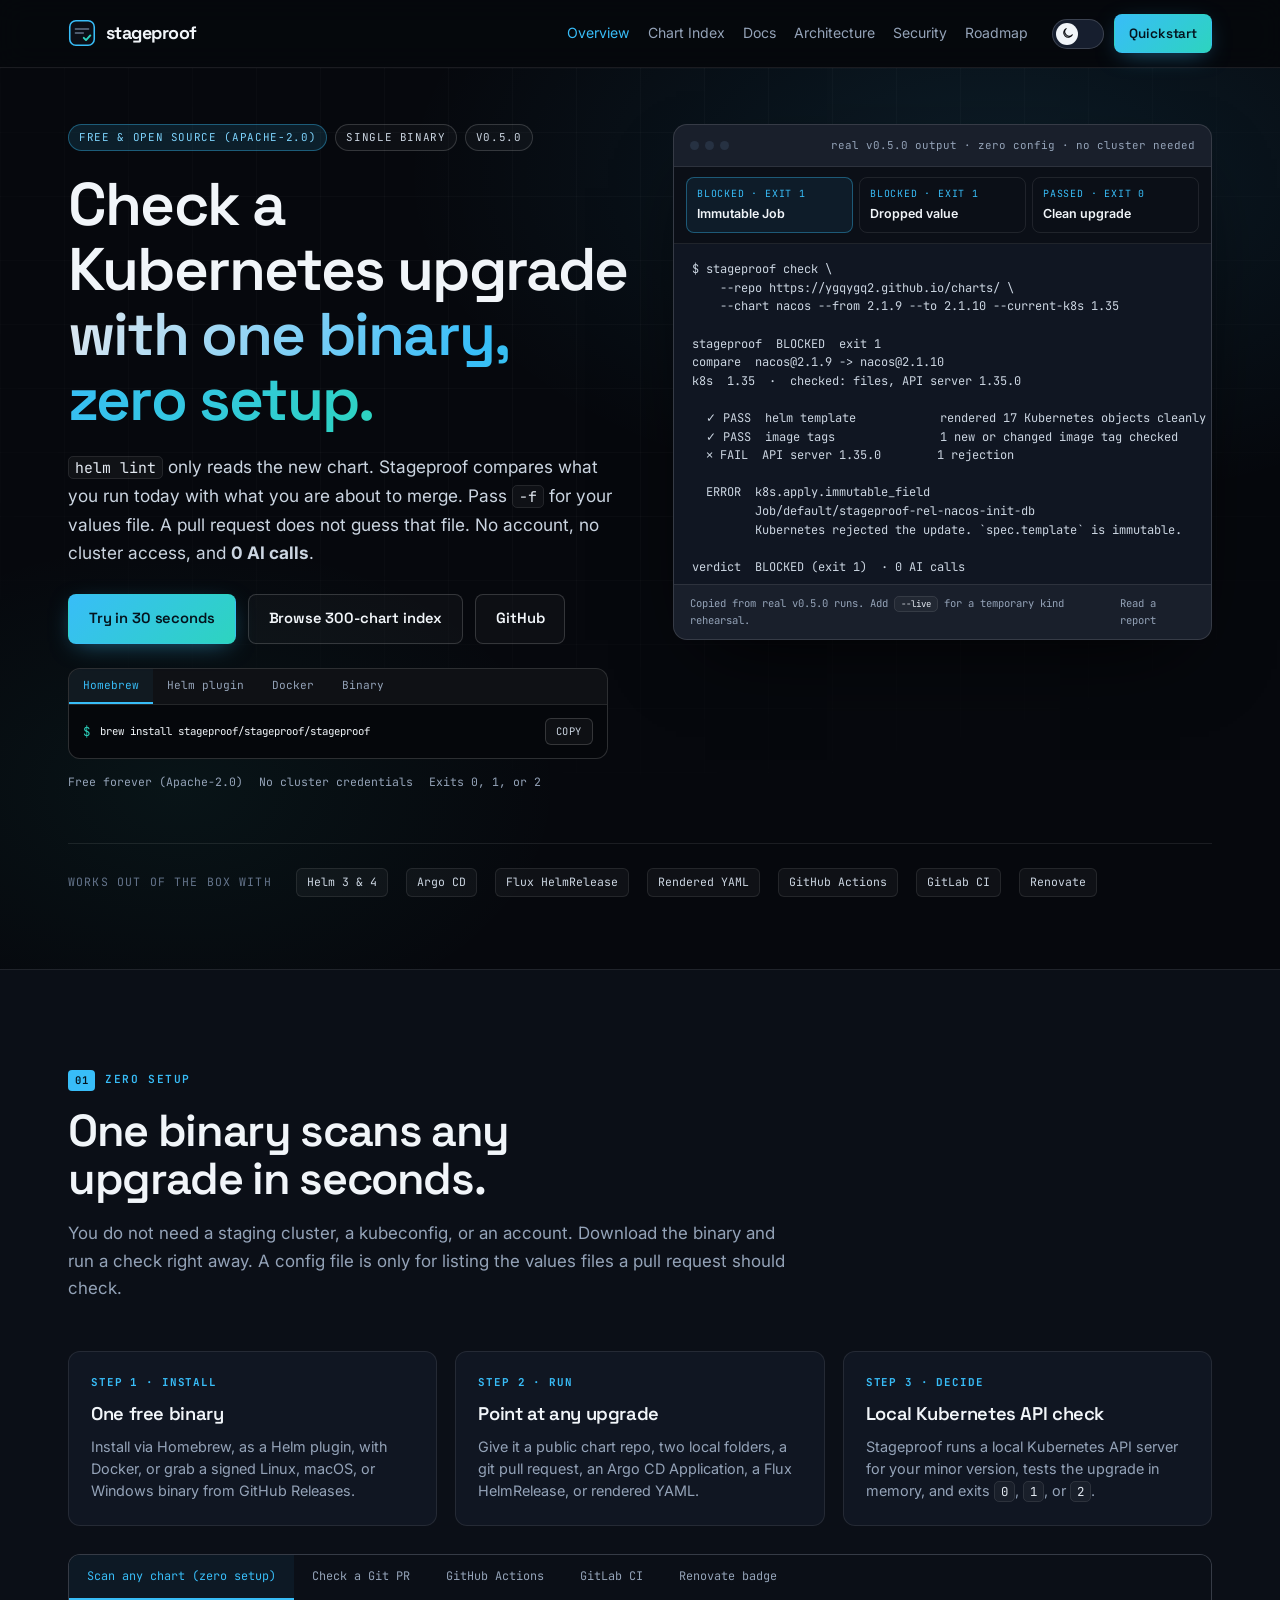
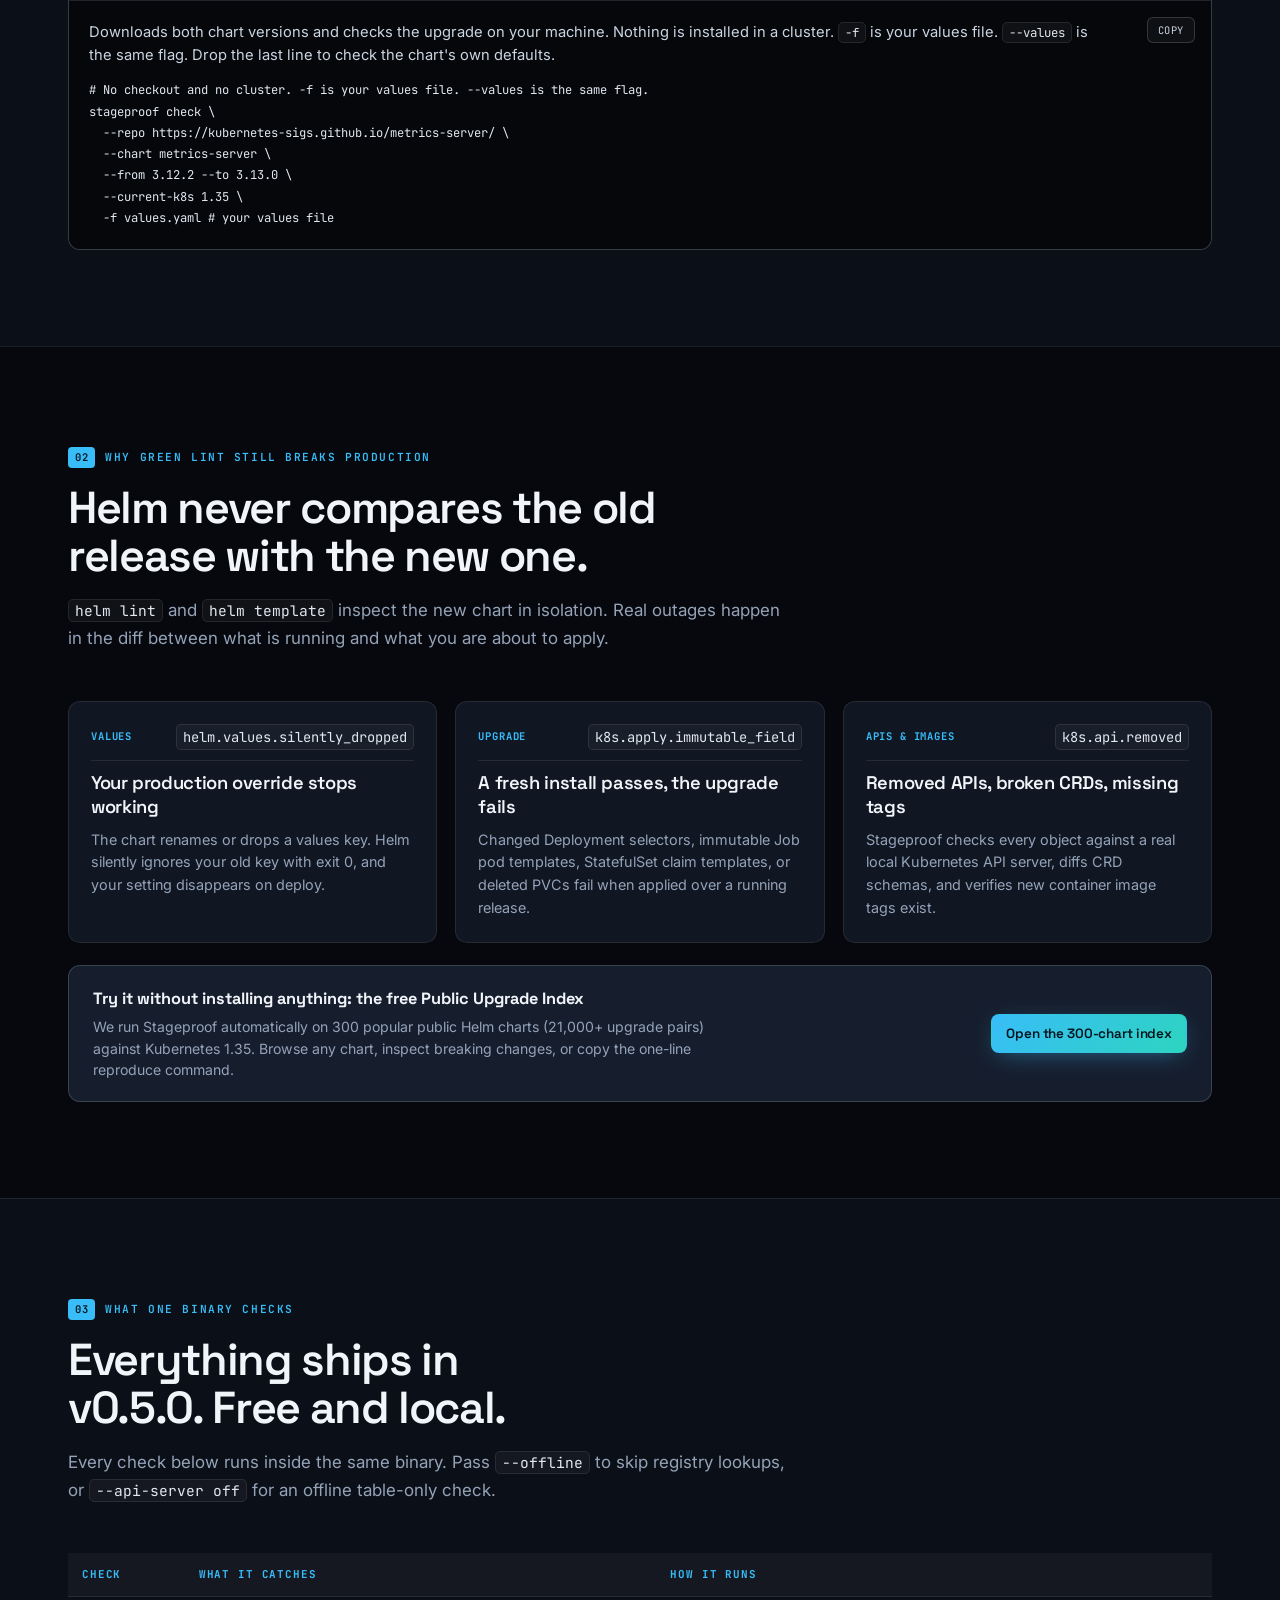
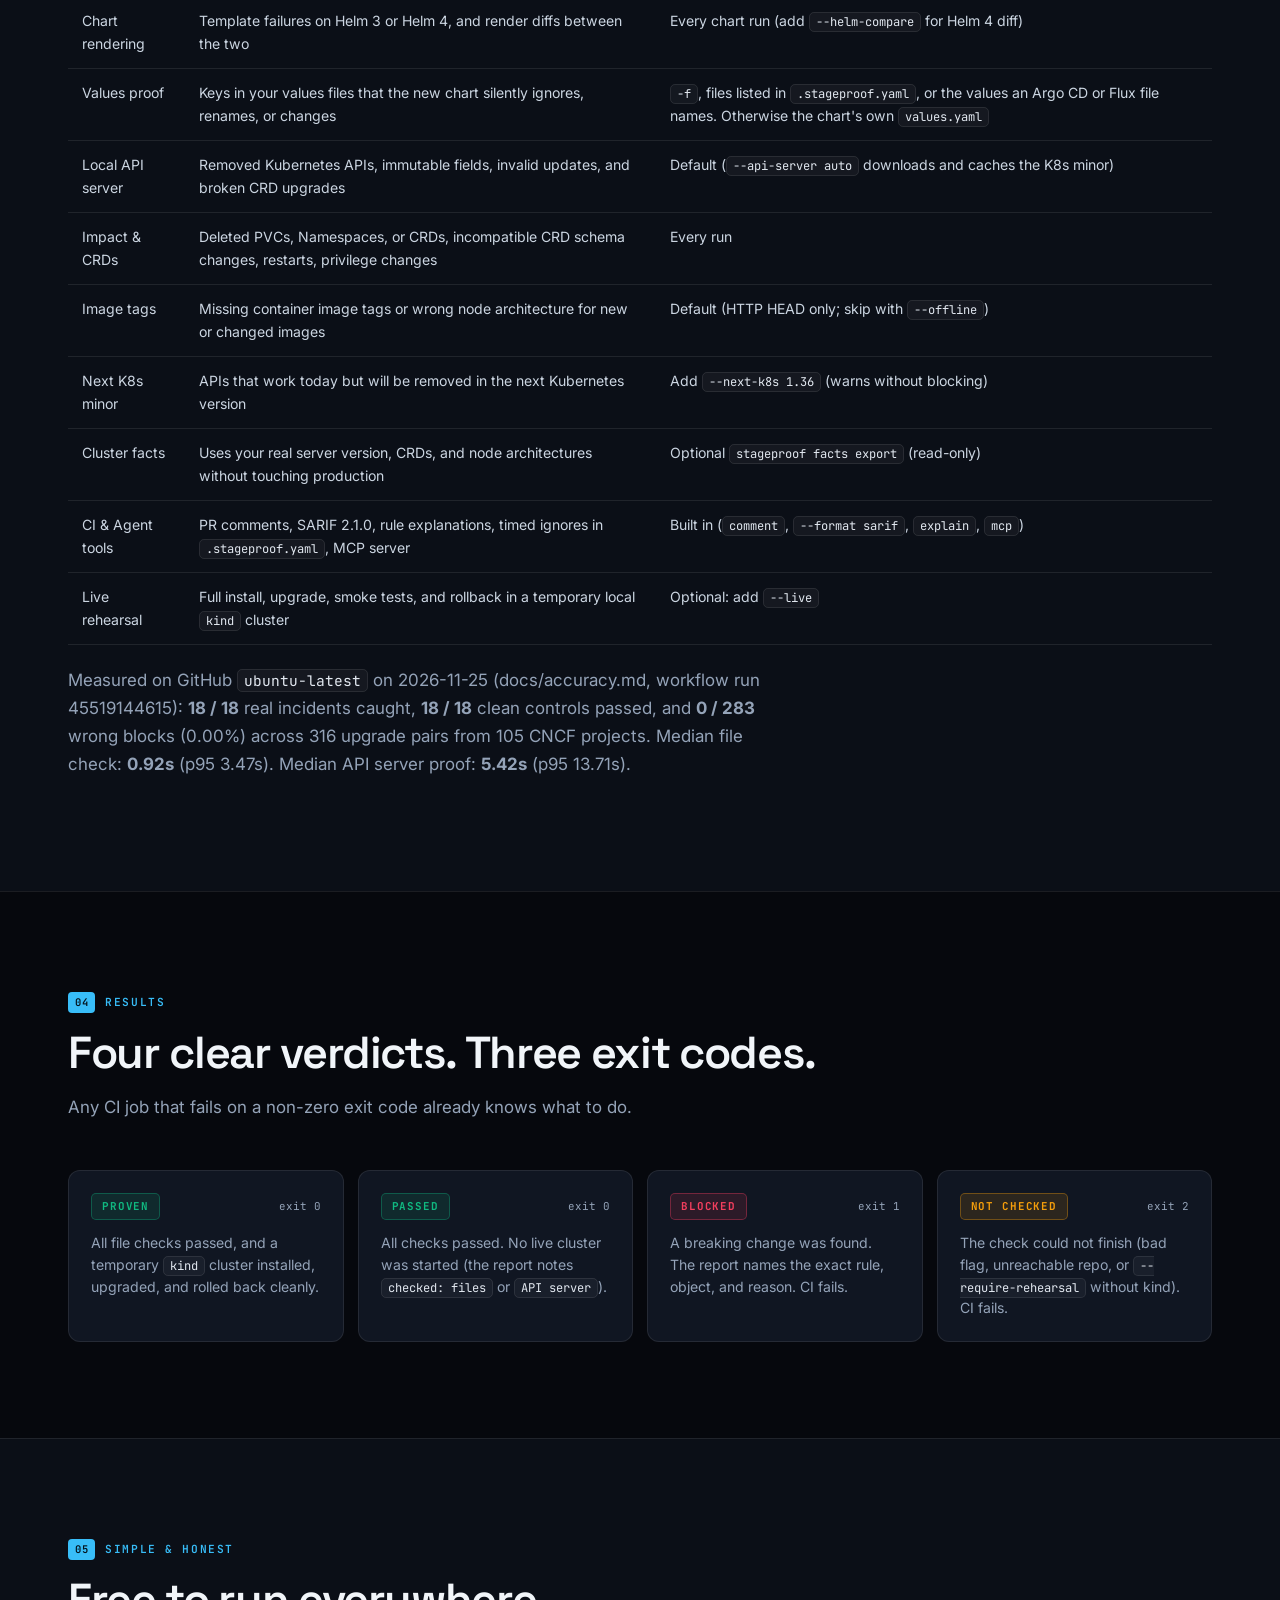
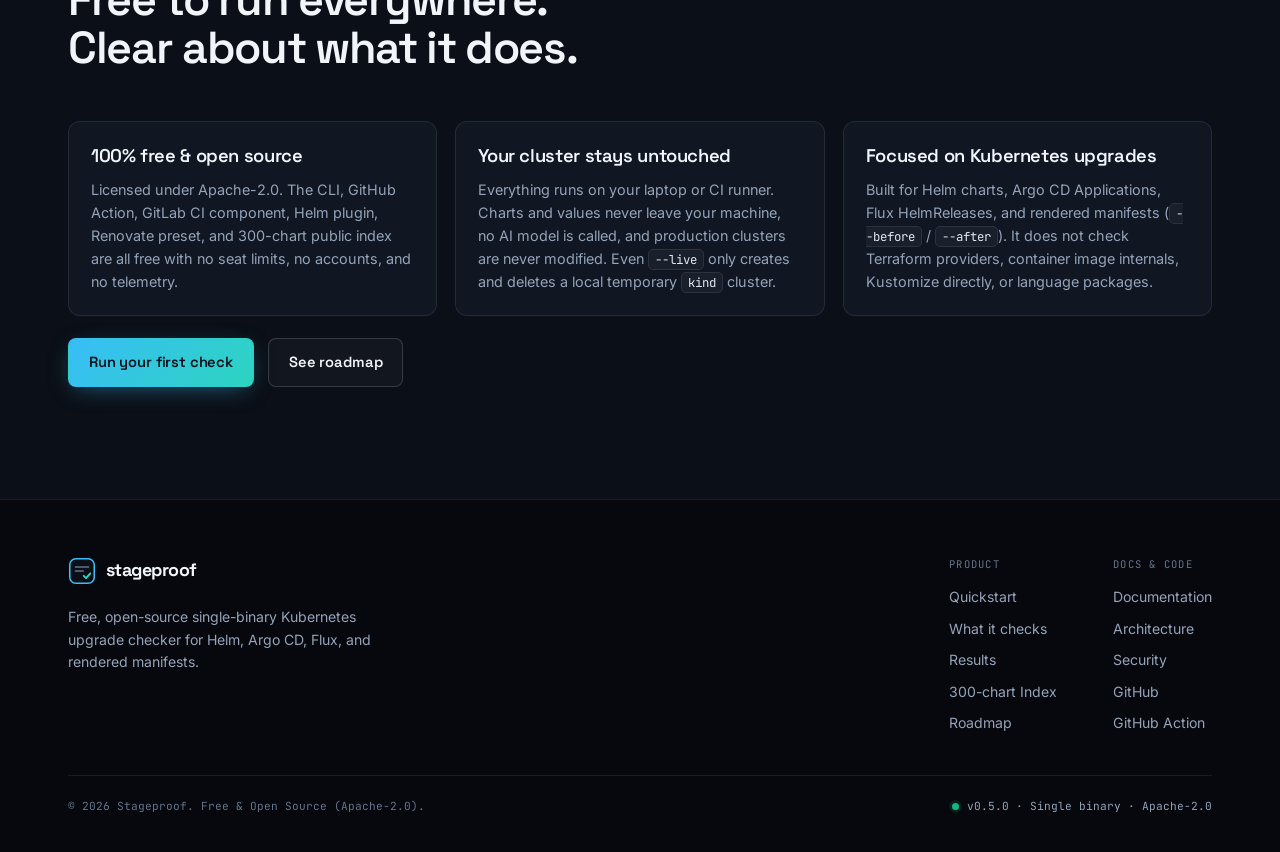
==== commit 48008702: "Explain strategy conflicts and block fixed Job template changes. An upgrade-only password check rend" ====
--- a/web/index.html
+++ b/web/index.html
@@ -60,7 +60,7 @@
             <div class="eyebrow-row">
               <span class="pill pill-accent">Free &amp; Open Source (Apache-2.0)</span>
               <span class="pill">Single Binary</span>
-              <span class="pill">v0.4.0</span>
+              <span class="pill">v0.5.0</span>
             </div>
             <h1>Check a Kubernetes upgrade<br /><span class="accent-grad">with one binary, zero setup.</span></h1>
             <p class="hero-lede">
@@ -75,8 +75,8 @@
               <div class="install-tabs" role="tablist" aria-label="Install method">
                 <button class="install-tab is-active" type="button" role="tab" aria-selected="true" data-install-cmd="brew install stageproof/stageproof/stageproof">Homebrew</button>
                 <button class="install-tab" type="button" role="tab" aria-selected="false" data-install-cmd="helm plugin install https://github.com/stageproof/stageproof">Helm plugin</button>
-                <button class="install-tab" type="button" role="tab" aria-selected="false" data-install-cmd="docker run --rm ghcr.io/stageproof/stageproof:v0.4.0 version">Docker</button>
-                <button class="install-tab" type="button" role="tab" aria-selected="false" data-install-cmd="gh release download v0.4.0 -R stageproof/stageproof -p '*linux_amd64.tar.gz'">Binary</button>
+                <button class="install-tab" type="button" role="tab" aria-selected="false" data-install-cmd="docker run --rm ghcr.io/stageproof/stageproof:v0.5.0 version">Docker</button>
+                <button class="install-tab" type="button" role="tab" aria-selected="false" data-install-cmd="gh release download v0.5.0 -R stageproof/stageproof -p '*linux_amd64.tar.gz'">Binary</button>
               </div>
               <div class="install-cmd">
                 <span class="prompt">$</span>
@@ -91,10 +91,10 @@
             </div>
           </div>
 
-          <div class="proof-card" aria-label="Real Stageproof v0.4.0 reports">
+          <div class="proof-card" aria-label="Real Stageproof v0.5.0 reports">
             <div class="proof-header">
               <span class="win-dots" aria-hidden="true"><i></i><i></i><i></i></span>
-              <span class="proof-label">real v0.4.0 output · zero config · no cluster needed</span>
+              <span class="proof-label">real v0.5.0 output · zero config · no cluster needed</span>
             </div>
             <div class="scenario-tabs" role="tablist" aria-label="Example reports">
               <button class="scenario-btn is-active" type="button" data-example="blocked-api" role="tab" aria-selected="true">
@@ -161,7 +161,7 @@
 
 verdict  PASSED (exit 0)  · 0 AI calls</pre>
             <div class="proof-foot">
-              <span>Copied from real v0.4.0 runs. Add <code>--live</code> for a temporary kind rehearsal.</span>
+              <span>Copied from real v0.5.0 runs. Add <code>--live</code> for a temporary kind rehearsal.</span>
               <span><a href="docs.html#results">Read a report</a></span>
             </div>
           </div>
@@ -324,7 +324,7 @@
       <div class="wrap">
         <div class="sec-head">
           <p class="kicker"><span class="kicker-num">03</span> What one binary checks</p>
-          <h2>Everything ships in v0.4.0. Free and local.</h2>
+          <h2>Everything ships in v0.5.0. Free and local.</h2>
           <p class="sec-lede">Every check below runs inside the same binary. Pass <code>--offline</code> to skip registry lookups, or <code>--api-server off</code> for an offline table-only check.</p>
         </div>
         <table class="spec-table">
@@ -438,7 +438,7 @@
       </div>
       <div class="footer-bottom">
         <span>© 2026 Stageproof. Free &amp; Open Source (Apache-2.0).</span>
-        <span class="status-pill"><span class="dot-live"></span>v0.4.0 · Single binary · Apache-2.0</span>
+        <span class="status-pill"><span class="dot-live"></span>v0.5.0 · Single binary · Apache-2.0</span>
       </div>
     </div>
   </footer>
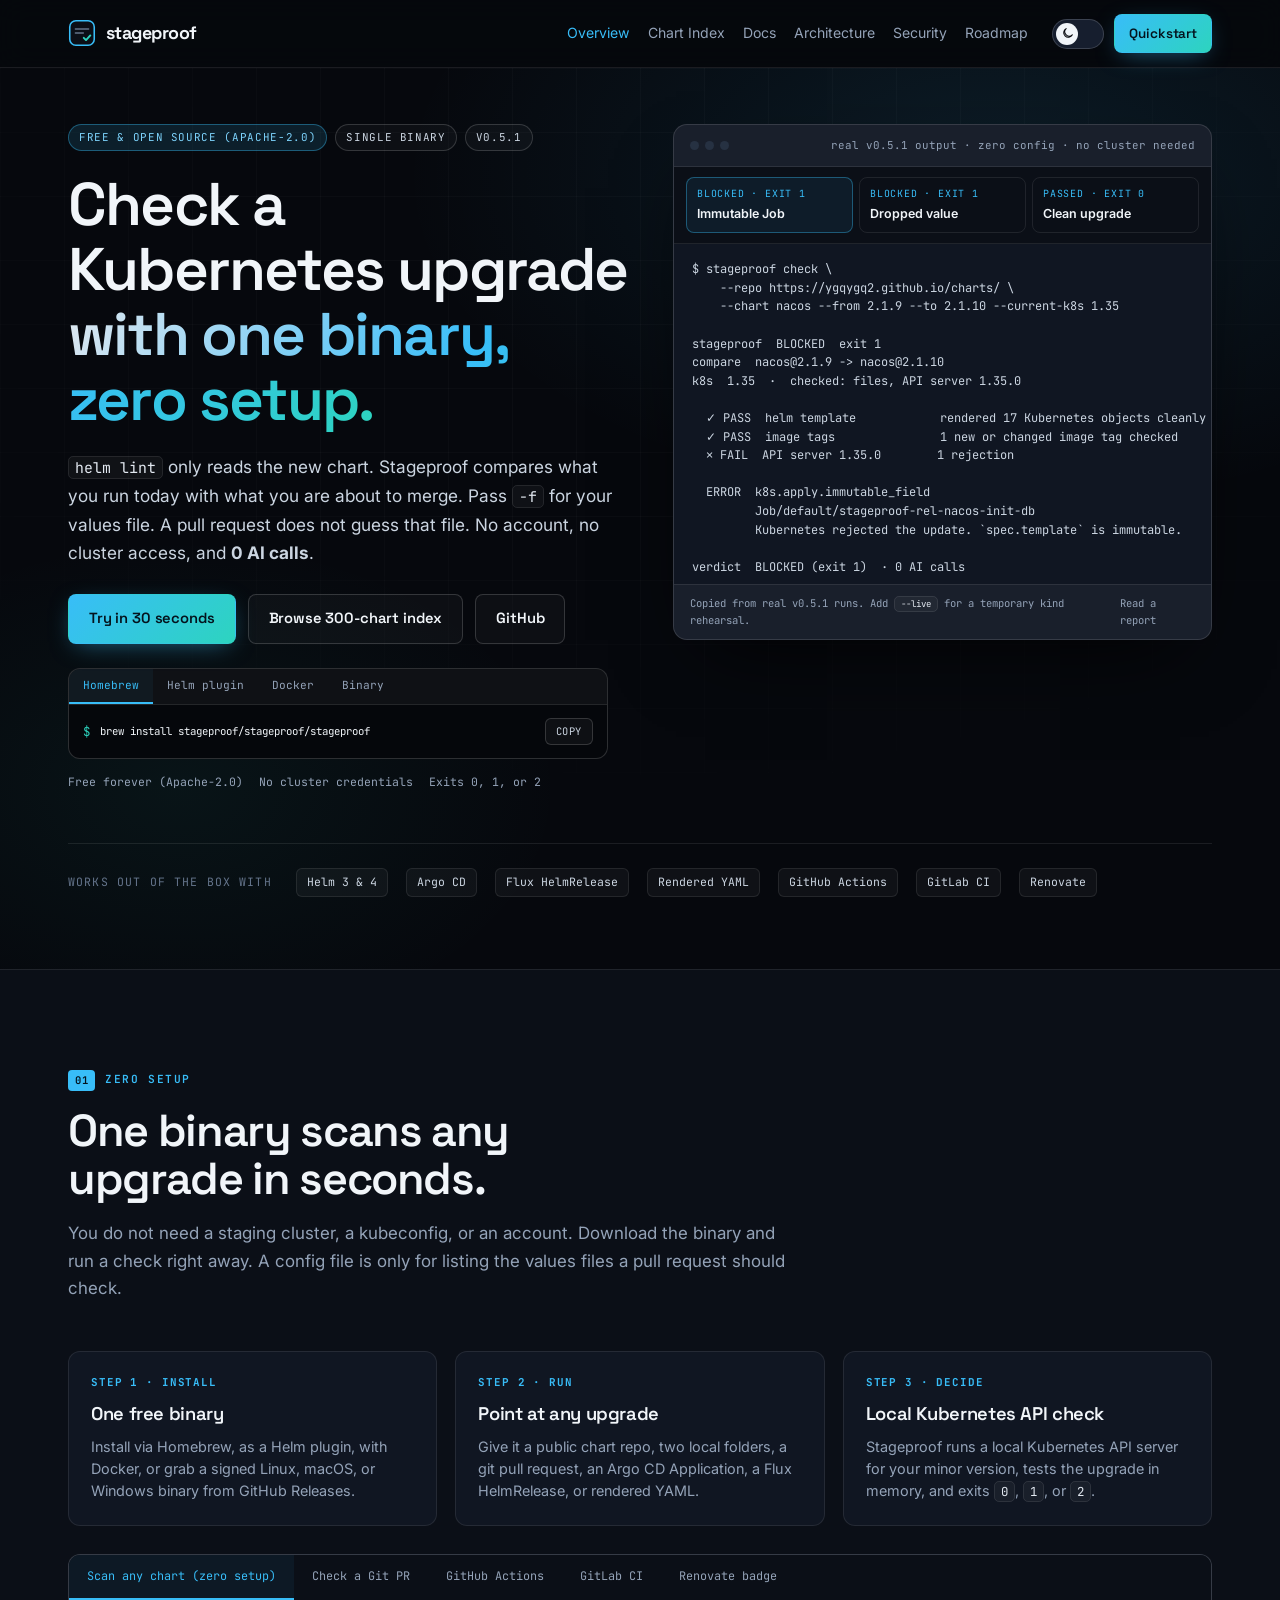
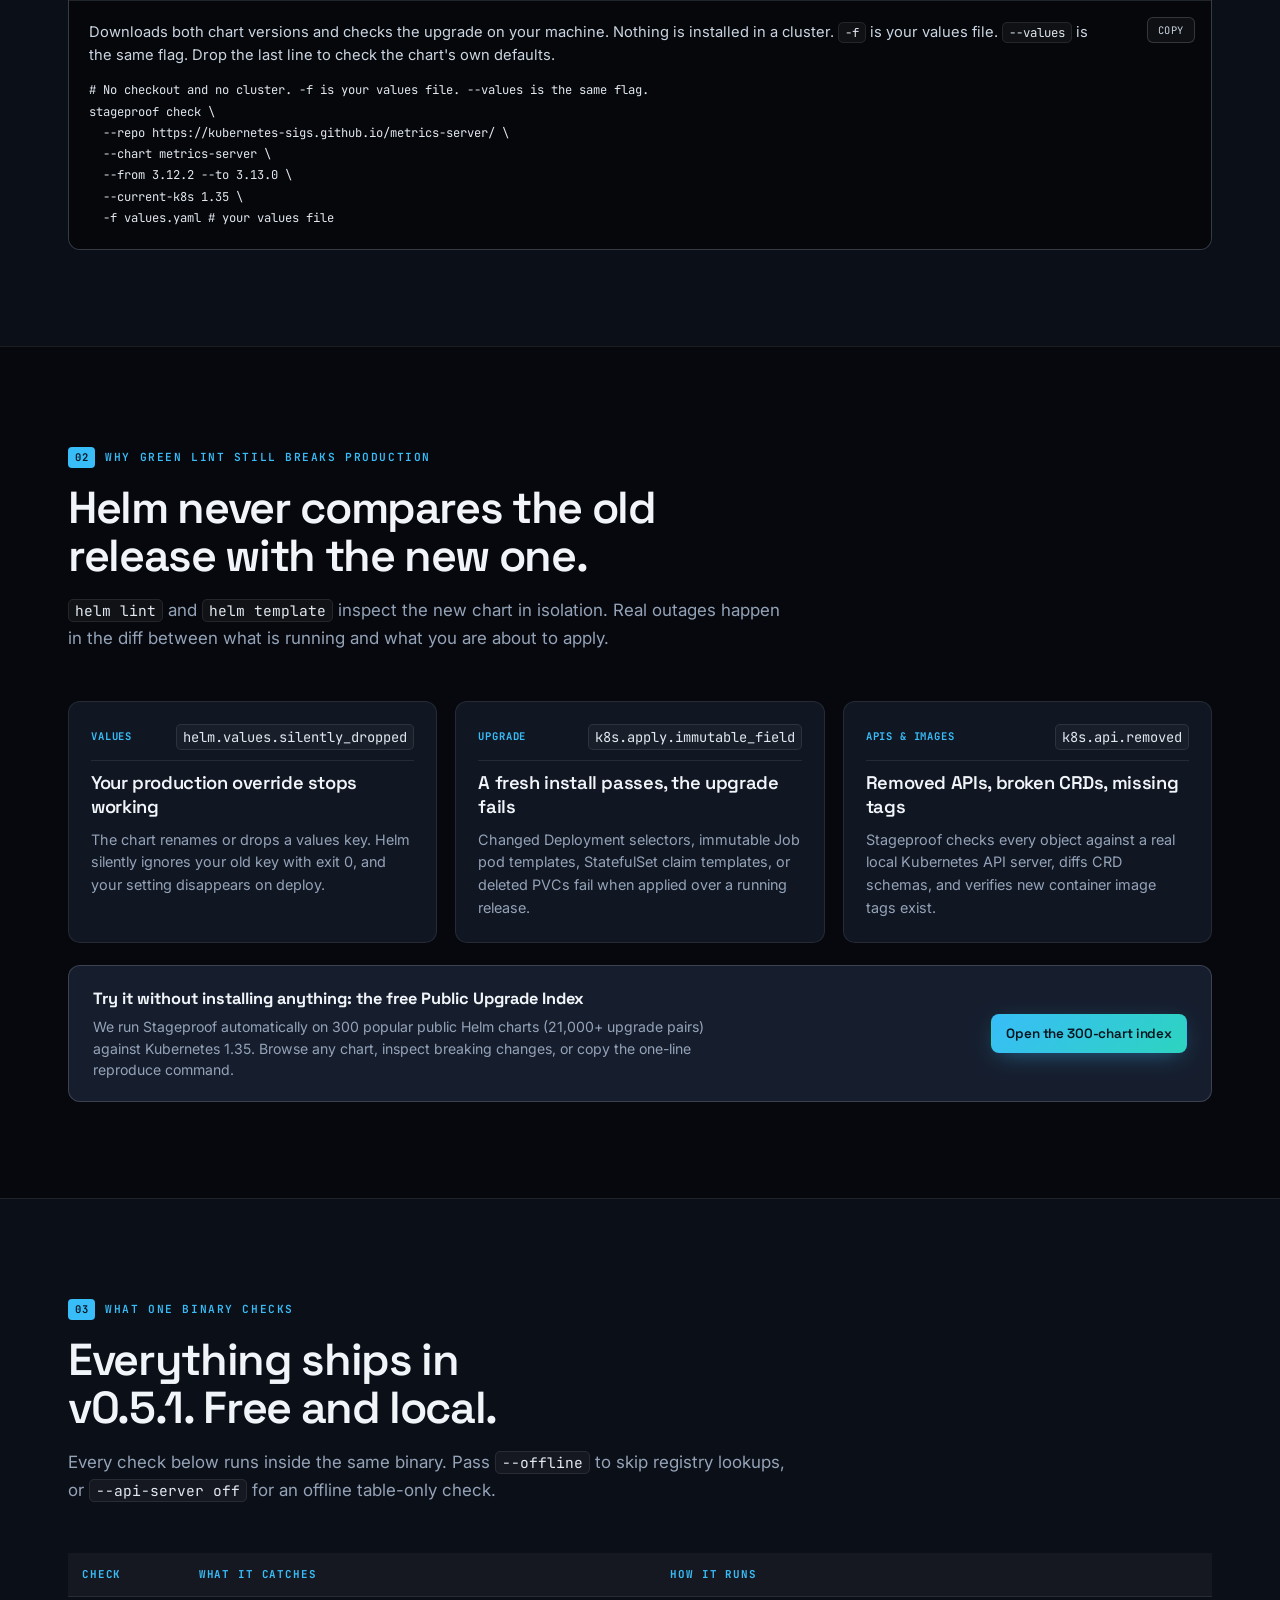
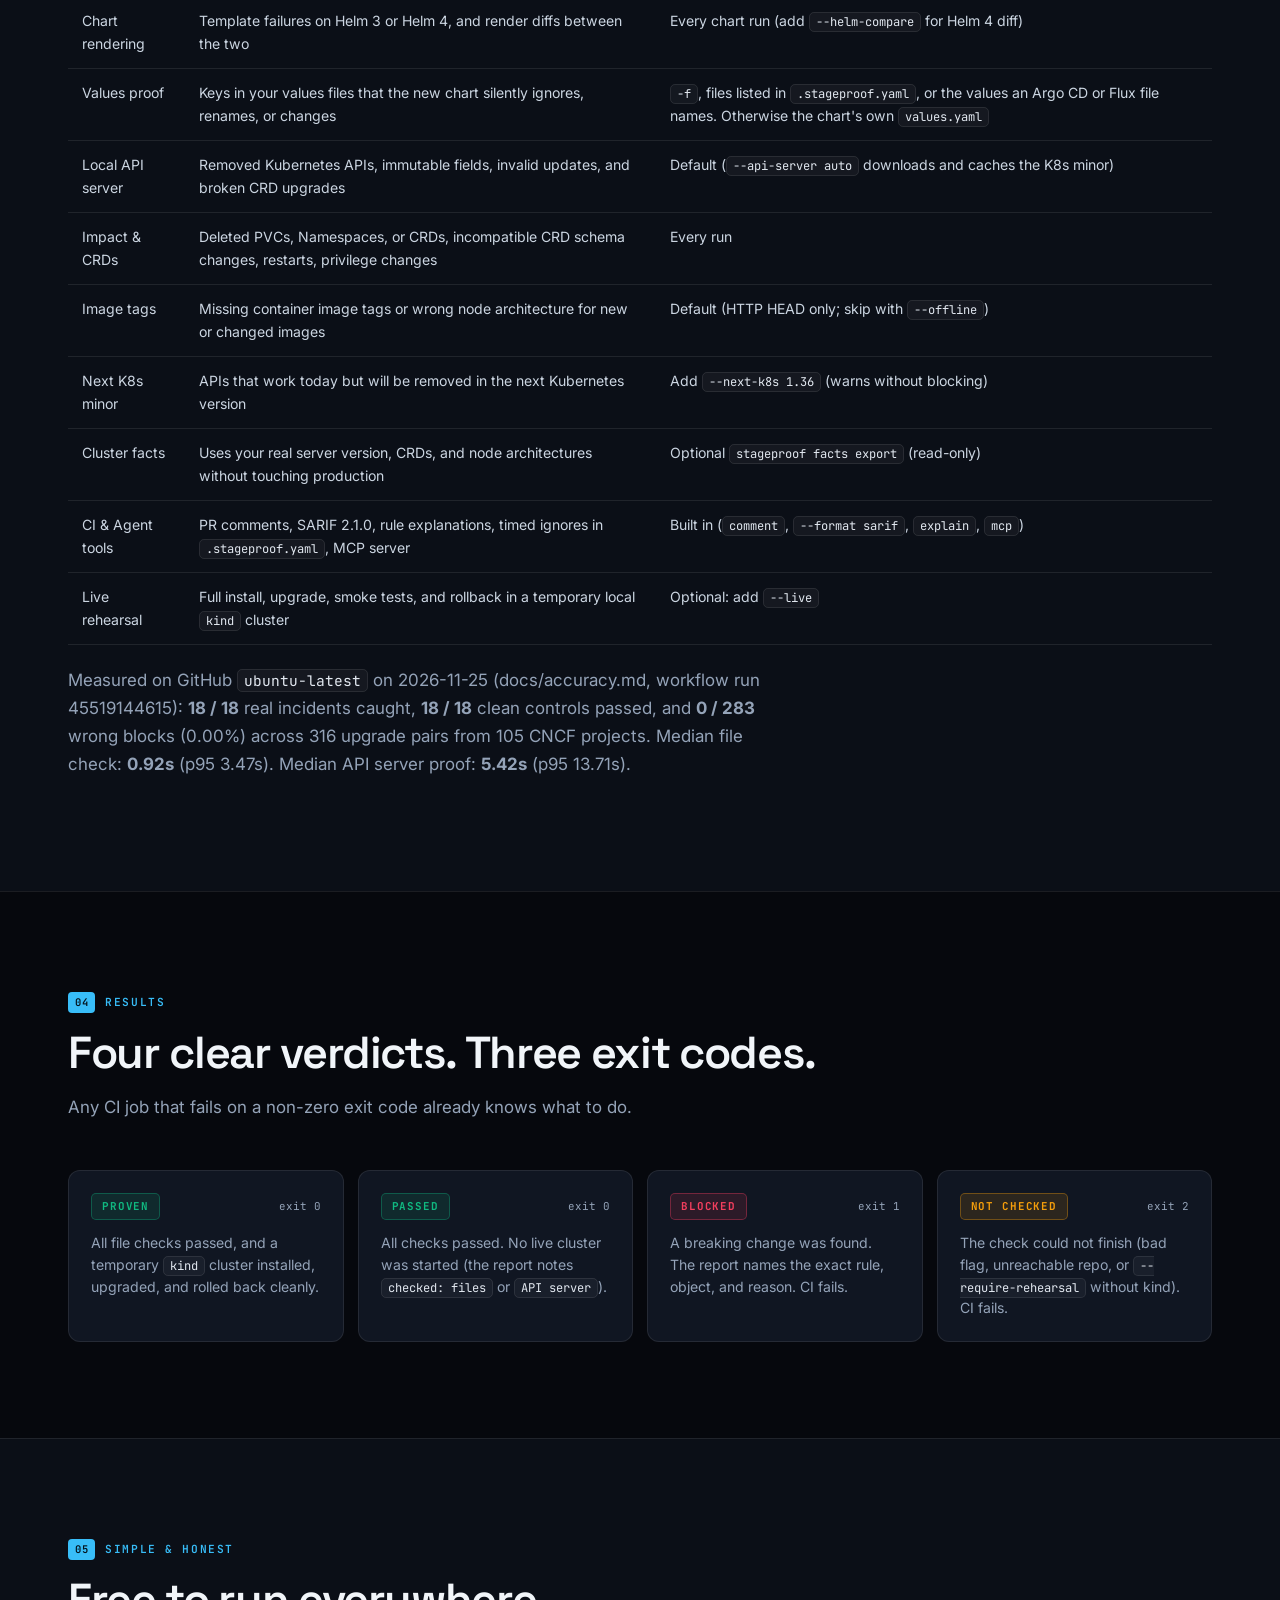
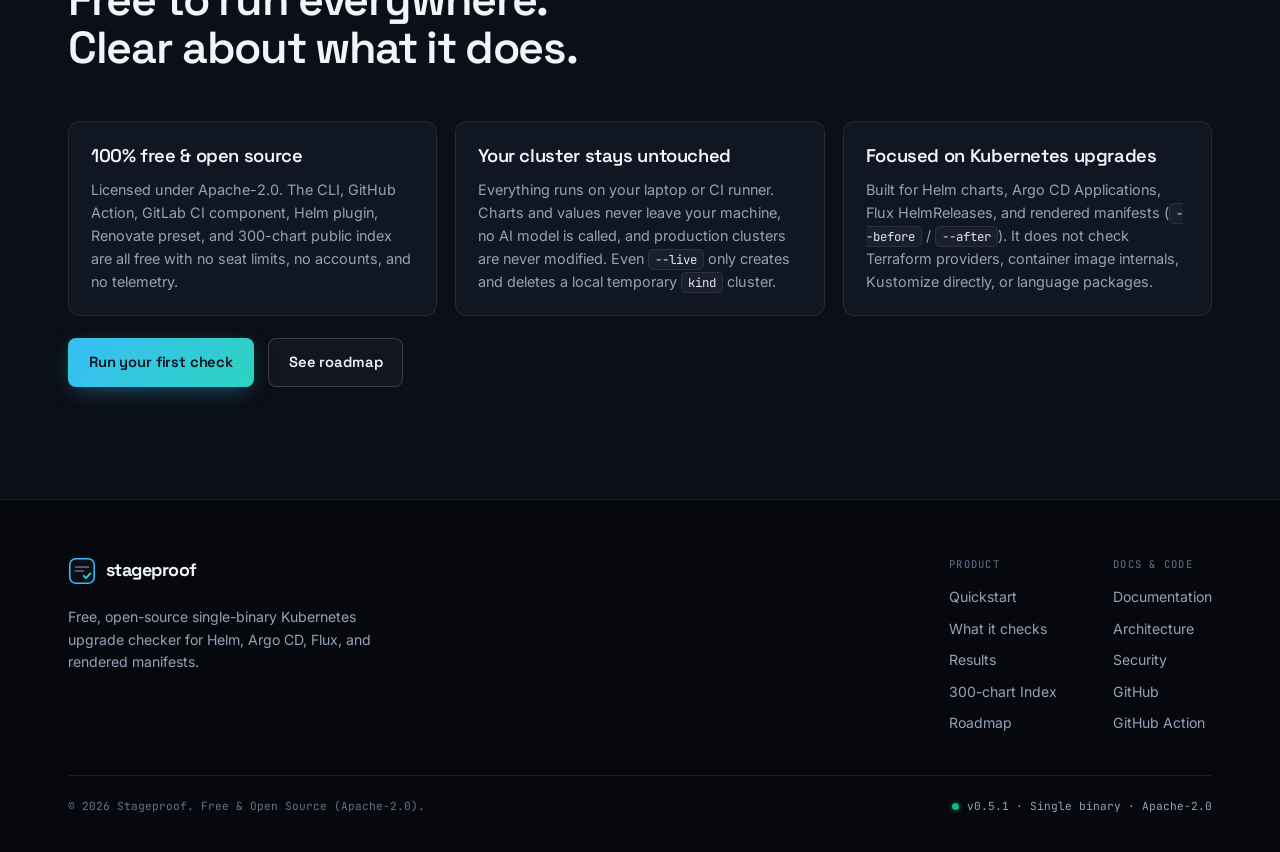
==== commit 92216056: "Prefix subchart password paths so upgrade rendering can continue." ====
--- a/web/index.html
+++ b/web/index.html
@@ -60,7 +60,7 @@
             <div class="eyebrow-row">
               <span class="pill pill-accent">Free &amp; Open Source (Apache-2.0)</span>
               <span class="pill">Single Binary</span>
-              <span class="pill">v0.5.0</span>
+              <span class="pill">v0.5.1</span>
             </div>
             <h1>Check a Kubernetes upgrade<br /><span class="accent-grad">with one binary, zero setup.</span></h1>
             <p class="hero-lede">
@@ -75,8 +75,8 @@
               <div class="install-tabs" role="tablist" aria-label="Install method">
                 <button class="install-tab is-active" type="button" role="tab" aria-selected="true" data-install-cmd="brew install stageproof/stageproof/stageproof">Homebrew</button>
                 <button class="install-tab" type="button" role="tab" aria-selected="false" data-install-cmd="helm plugin install https://github.com/stageproof/stageproof">Helm plugin</button>
-                <button class="install-tab" type="button" role="tab" aria-selected="false" data-install-cmd="docker run --rm ghcr.io/stageproof/stageproof:v0.5.0 version">Docker</button>
-                <button class="install-tab" type="button" role="tab" aria-selected="false" data-install-cmd="gh release download v0.5.0 -R stageproof/stageproof -p '*linux_amd64.tar.gz'">Binary</button>
+                <button class="install-tab" type="button" role="tab" aria-selected="false" data-install-cmd="docker run --rm ghcr.io/stageproof/stageproof:v0.5.1 version">Docker</button>
+                <button class="install-tab" type="button" role="tab" aria-selected="false" data-install-cmd="gh release download v0.5.1 -R stageproof/stageproof -p '*linux_amd64.tar.gz'">Binary</button>
               </div>
               <div class="install-cmd">
                 <span class="prompt">$</span>
@@ -91,10 +91,10 @@
             </div>
           </div>
 
-          <div class="proof-card" aria-label="Real Stageproof v0.5.0 reports">
+          <div class="proof-card" aria-label="Real Stageproof v0.5.1 reports">
             <div class="proof-header">
               <span class="win-dots" aria-hidden="true"><i></i><i></i><i></i></span>
-              <span class="proof-label">real v0.5.0 output · zero config · no cluster needed</span>
+              <span class="proof-label">real v0.5.1 output · zero config · no cluster needed</span>
             </div>
             <div class="scenario-tabs" role="tablist" aria-label="Example reports">
               <button class="scenario-btn is-active" type="button" data-example="blocked-api" role="tab" aria-selected="true">
@@ -161,7 +161,7 @@
 
 verdict  PASSED (exit 0)  · 0 AI calls</pre>
             <div class="proof-foot">
-              <span>Copied from real v0.5.0 runs. Add <code>--live</code> for a temporary kind rehearsal.</span>
+              <span>Copied from real v0.5.1 runs. Add <code>--live</code> for a temporary kind rehearsal.</span>
               <span><a href="docs.html#results">Read a report</a></span>
             </div>
           </div>
@@ -324,7 +324,7 @@
       <div class="wrap">
         <div class="sec-head">
           <p class="kicker"><span class="kicker-num">03</span> What one binary checks</p>
-          <h2>Everything ships in v0.5.0. Free and local.</h2>
+          <h2>Everything ships in v0.5.1. Free and local.</h2>
           <p class="sec-lede">Every check below runs inside the same binary. Pass <code>--offline</code> to skip registry lookups, or <code>--api-server off</code> for an offline table-only check.</p>
         </div>
         <table class="spec-table">
@@ -438,7 +438,7 @@
       </div>
       <div class="footer-bottom">
         <span>© 2026 Stageproof. Free &amp; Open Source (Apache-2.0).</span>
-        <span class="status-pill"><span class="dot-live"></span>v0.5.0 · Single binary · Apache-2.0</span>
+        <span class="status-pill"><span class="dot-live"></span>v0.5.1 · Single binary · Apache-2.0</span>
       </div>
     </div>
   </footer>
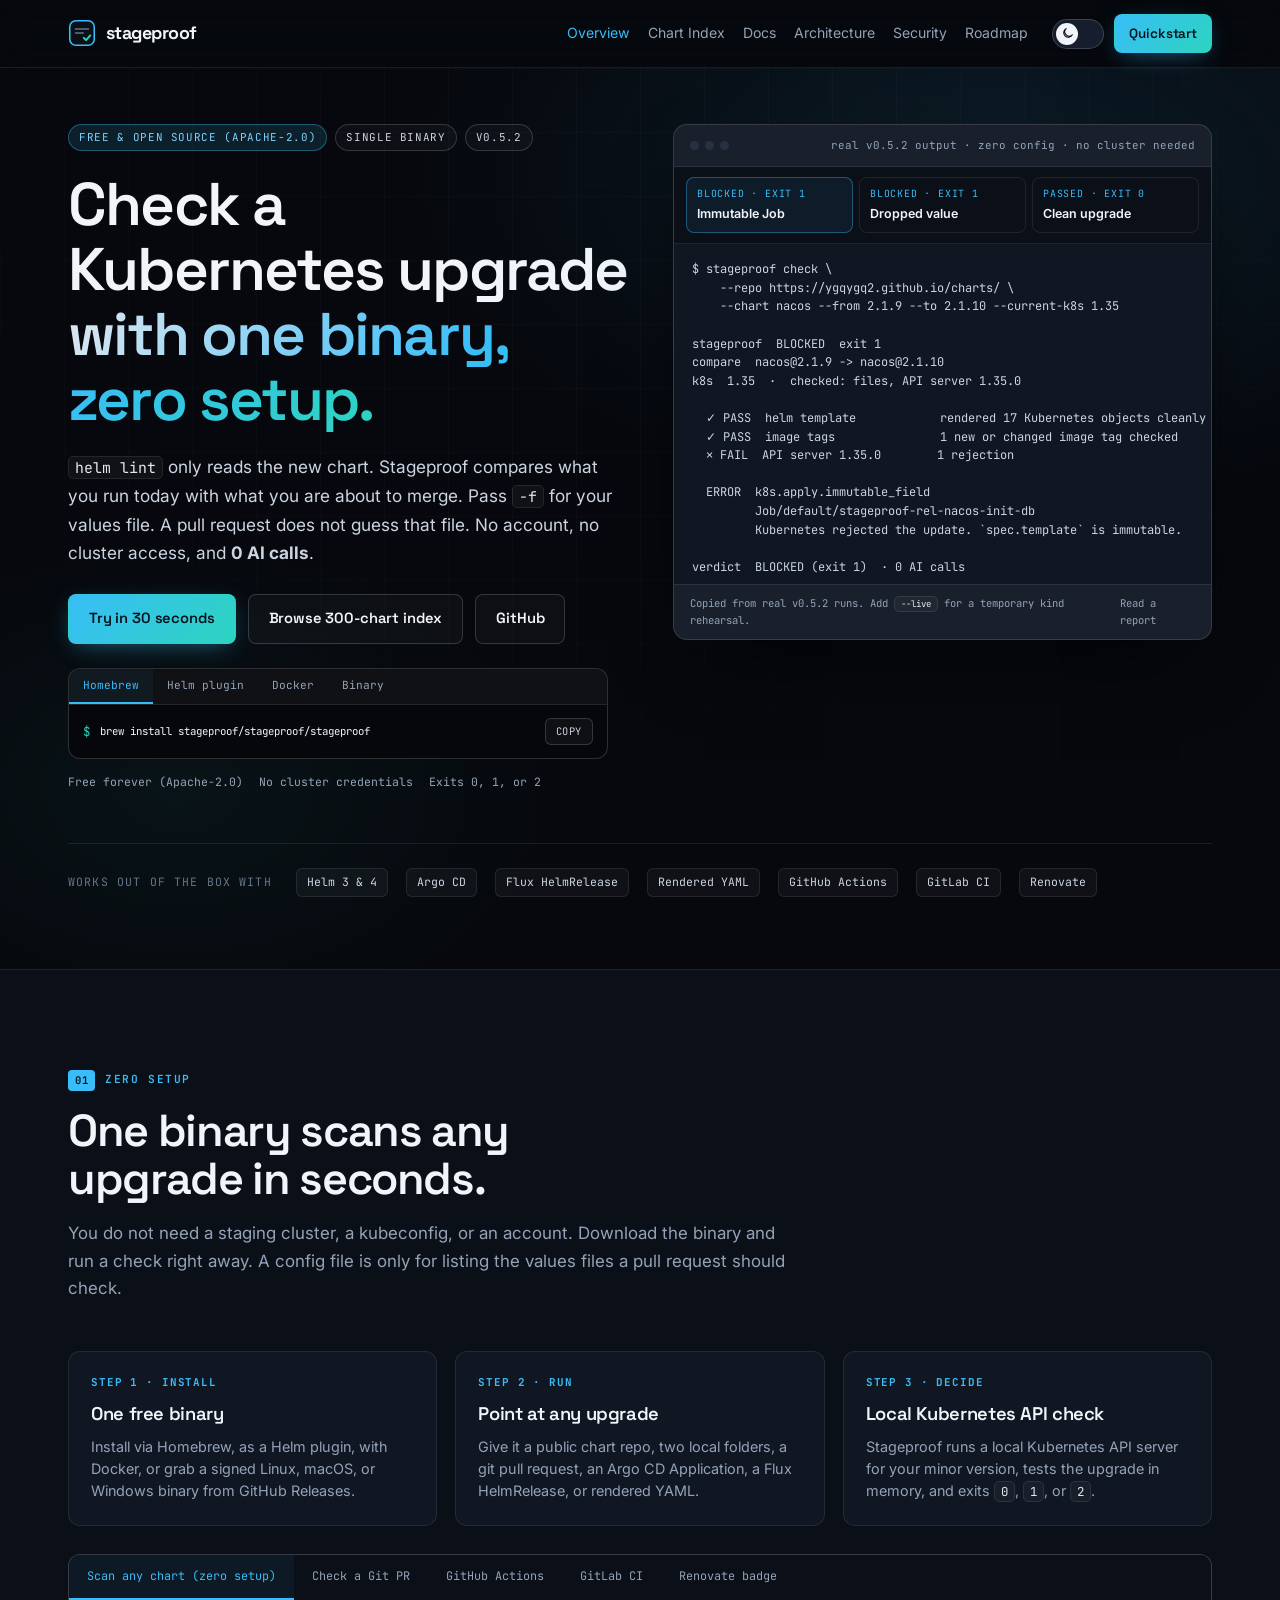
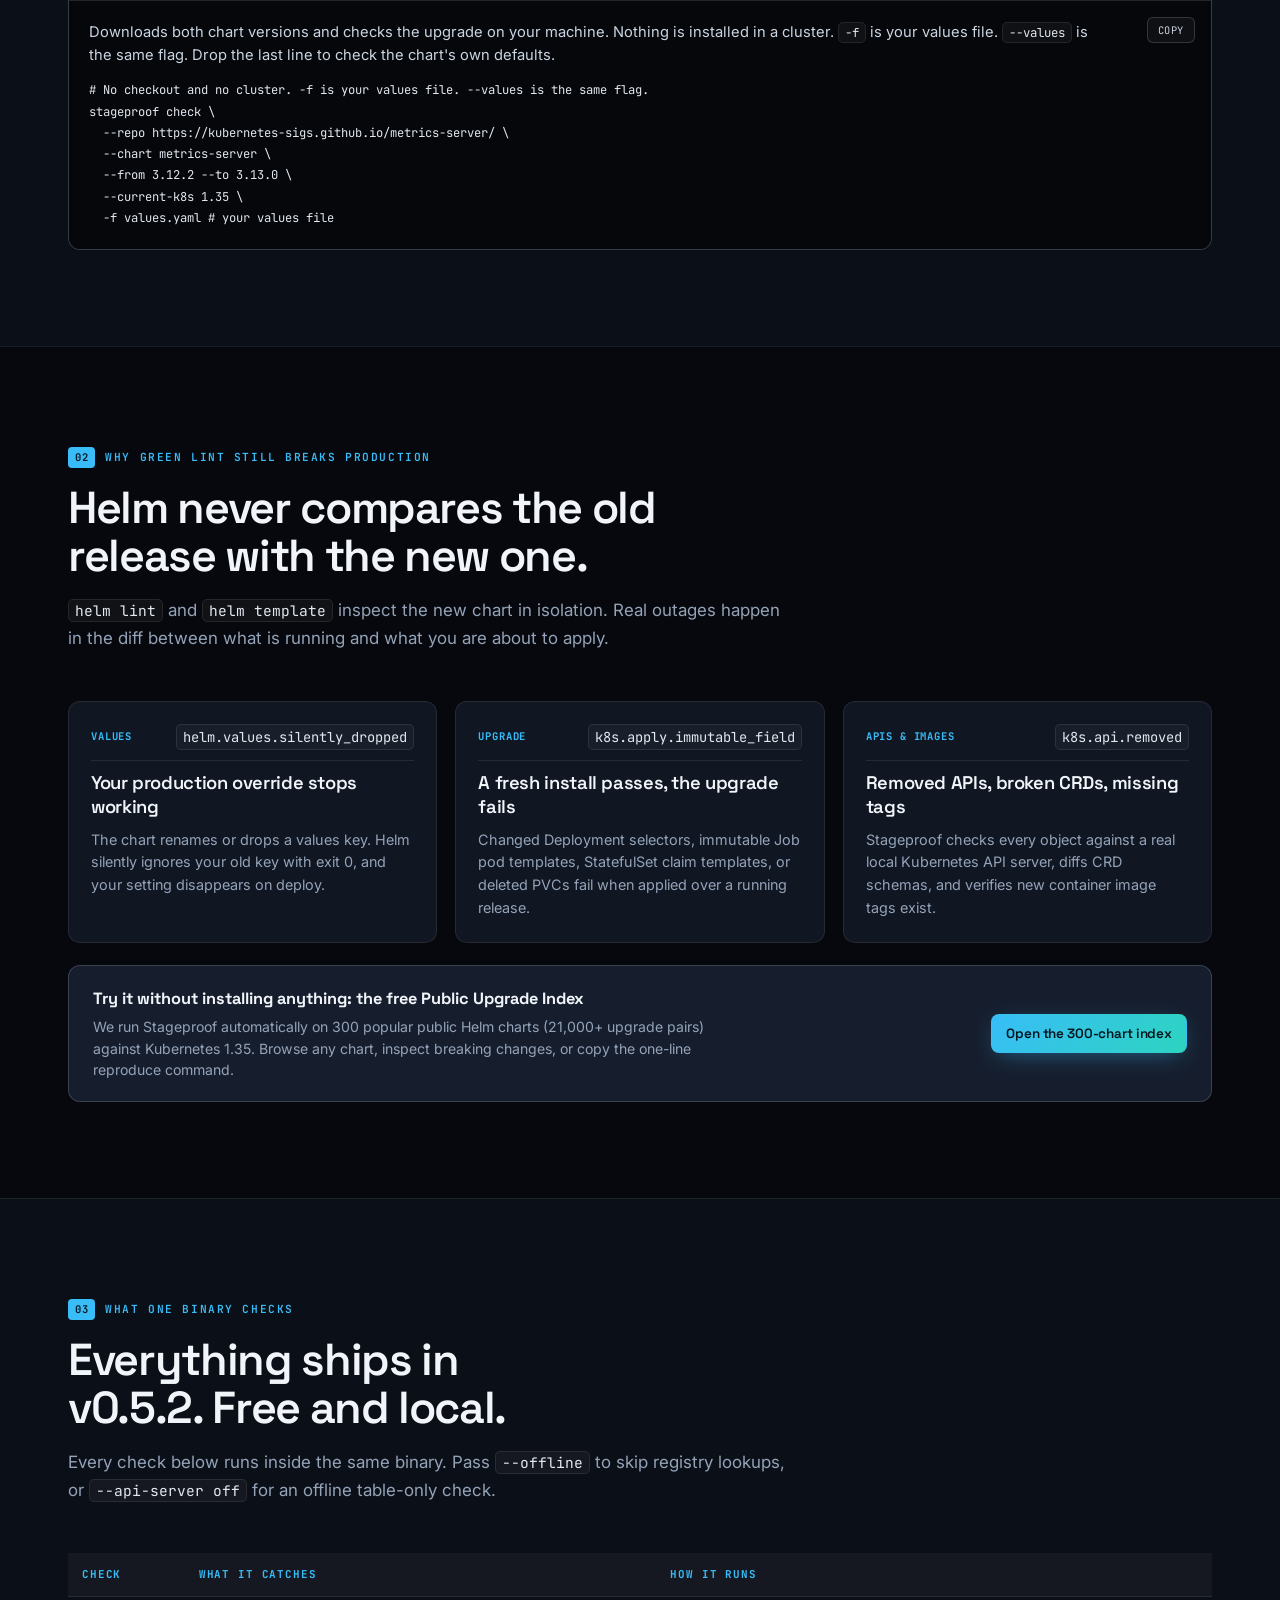
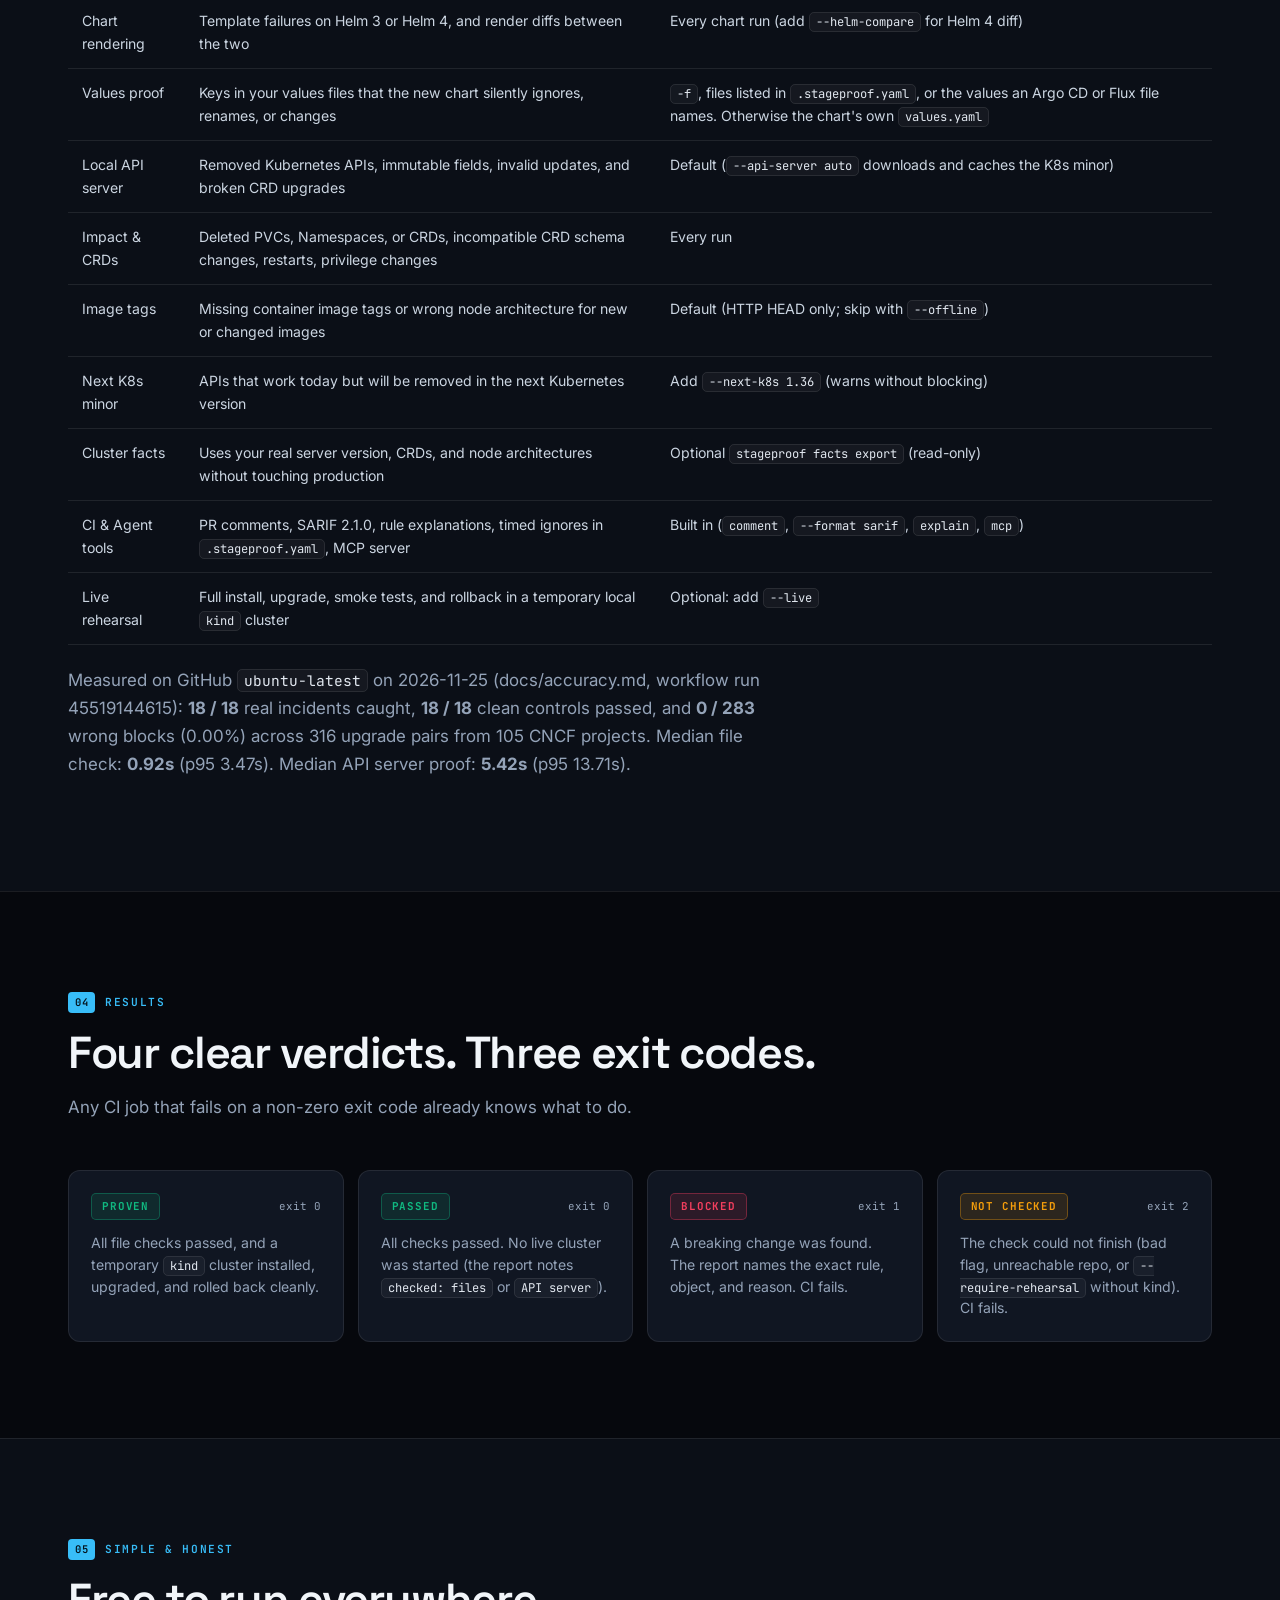
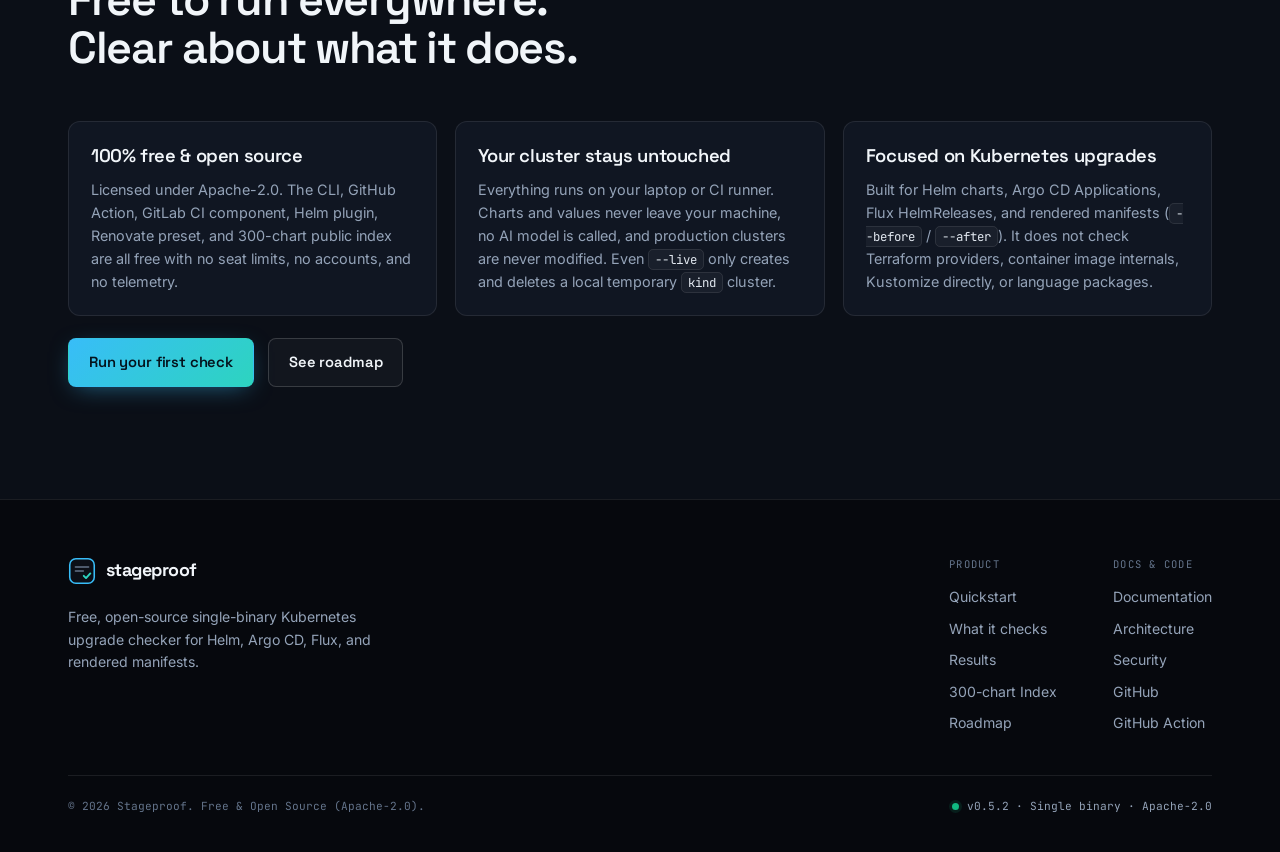
==== commit 37b2ab67: "Prefix nested subchart password paths." ====
--- a/web/index.html
+++ b/web/index.html
@@ -60,7 +60,7 @@
             <div class="eyebrow-row">
               <span class="pill pill-accent">Free &amp; Open Source (Apache-2.0)</span>
               <span class="pill">Single Binary</span>
-              <span class="pill">v0.5.1</span>
+              <span class="pill">v0.5.2</span>
             </div>
             <h1>Check a Kubernetes upgrade<br /><span class="accent-grad">with one binary, zero setup.</span></h1>
             <p class="hero-lede">
@@ -75,8 +75,8 @@
               <div class="install-tabs" role="tablist" aria-label="Install method">
                 <button class="install-tab is-active" type="button" role="tab" aria-selected="true" data-install-cmd="brew install stageproof/stageproof/stageproof">Homebrew</button>
                 <button class="install-tab" type="button" role="tab" aria-selected="false" data-install-cmd="helm plugin install https://github.com/stageproof/stageproof">Helm plugin</button>
-                <button class="install-tab" type="button" role="tab" aria-selected="false" data-install-cmd="docker run --rm ghcr.io/stageproof/stageproof:v0.5.1 version">Docker</button>
-                <button class="install-tab" type="button" role="tab" aria-selected="false" data-install-cmd="gh release download v0.5.1 -R stageproof/stageproof -p '*linux_amd64.tar.gz'">Binary</button>
+                <button class="install-tab" type="button" role="tab" aria-selected="false" data-install-cmd="docker run --rm ghcr.io/stageproof/stageproof:v0.5.2 version">Docker</button>
+                <button class="install-tab" type="button" role="tab" aria-selected="false" data-install-cmd="gh release download v0.5.2 -R stageproof/stageproof -p '*linux_amd64.tar.gz'">Binary</button>
               </div>
               <div class="install-cmd">
                 <span class="prompt">$</span>
@@ -91,10 +91,10 @@
             </div>
           </div>
 
-          <div class="proof-card" aria-label="Real Stageproof v0.5.1 reports">
+          <div class="proof-card" aria-label="Real Stageproof v0.5.2 reports">
             <div class="proof-header">
               <span class="win-dots" aria-hidden="true"><i></i><i></i><i></i></span>
-              <span class="proof-label">real v0.5.1 output · zero config · no cluster needed</span>
+              <span class="proof-label">real v0.5.2 output · zero config · no cluster needed</span>
             </div>
             <div class="scenario-tabs" role="tablist" aria-label="Example reports">
               <button class="scenario-btn is-active" type="button" data-example="blocked-api" role="tab" aria-selected="true">
@@ -161,7 +161,7 @@
 
 verdict  PASSED (exit 0)  · 0 AI calls</pre>
             <div class="proof-foot">
-              <span>Copied from real v0.5.1 runs. Add <code>--live</code> for a temporary kind rehearsal.</span>
+              <span>Copied from real v0.5.2 runs. Add <code>--live</code> for a temporary kind rehearsal.</span>
               <span><a href="docs.html#results">Read a report</a></span>
             </div>
           </div>
@@ -324,7 +324,7 @@
       <div class="wrap">
         <div class="sec-head">
           <p class="kicker"><span class="kicker-num">03</span> What one binary checks</p>
-          <h2>Everything ships in v0.5.1. Free and local.</h2>
+          <h2>Everything ships in v0.5.2. Free and local.</h2>
           <p class="sec-lede">Every check below runs inside the same binary. Pass <code>--offline</code> to skip registry lookups, or <code>--api-server off</code> for an offline table-only check.</p>
         </div>
         <table class="spec-table">
@@ -438,7 +438,7 @@
       </div>
       <div class="footer-bottom">
         <span>© 2026 Stageproof. Free &amp; Open Source (Apache-2.0).</span>
-        <span class="status-pill"><span class="dot-live"></span>v0.5.1 · Single binary · Apache-2.0</span>
+        <span class="status-pill"><span class="dot-live"></span>v0.5.2 · Single binary · Apache-2.0</span>
       </div>
     </div>
   </footer>
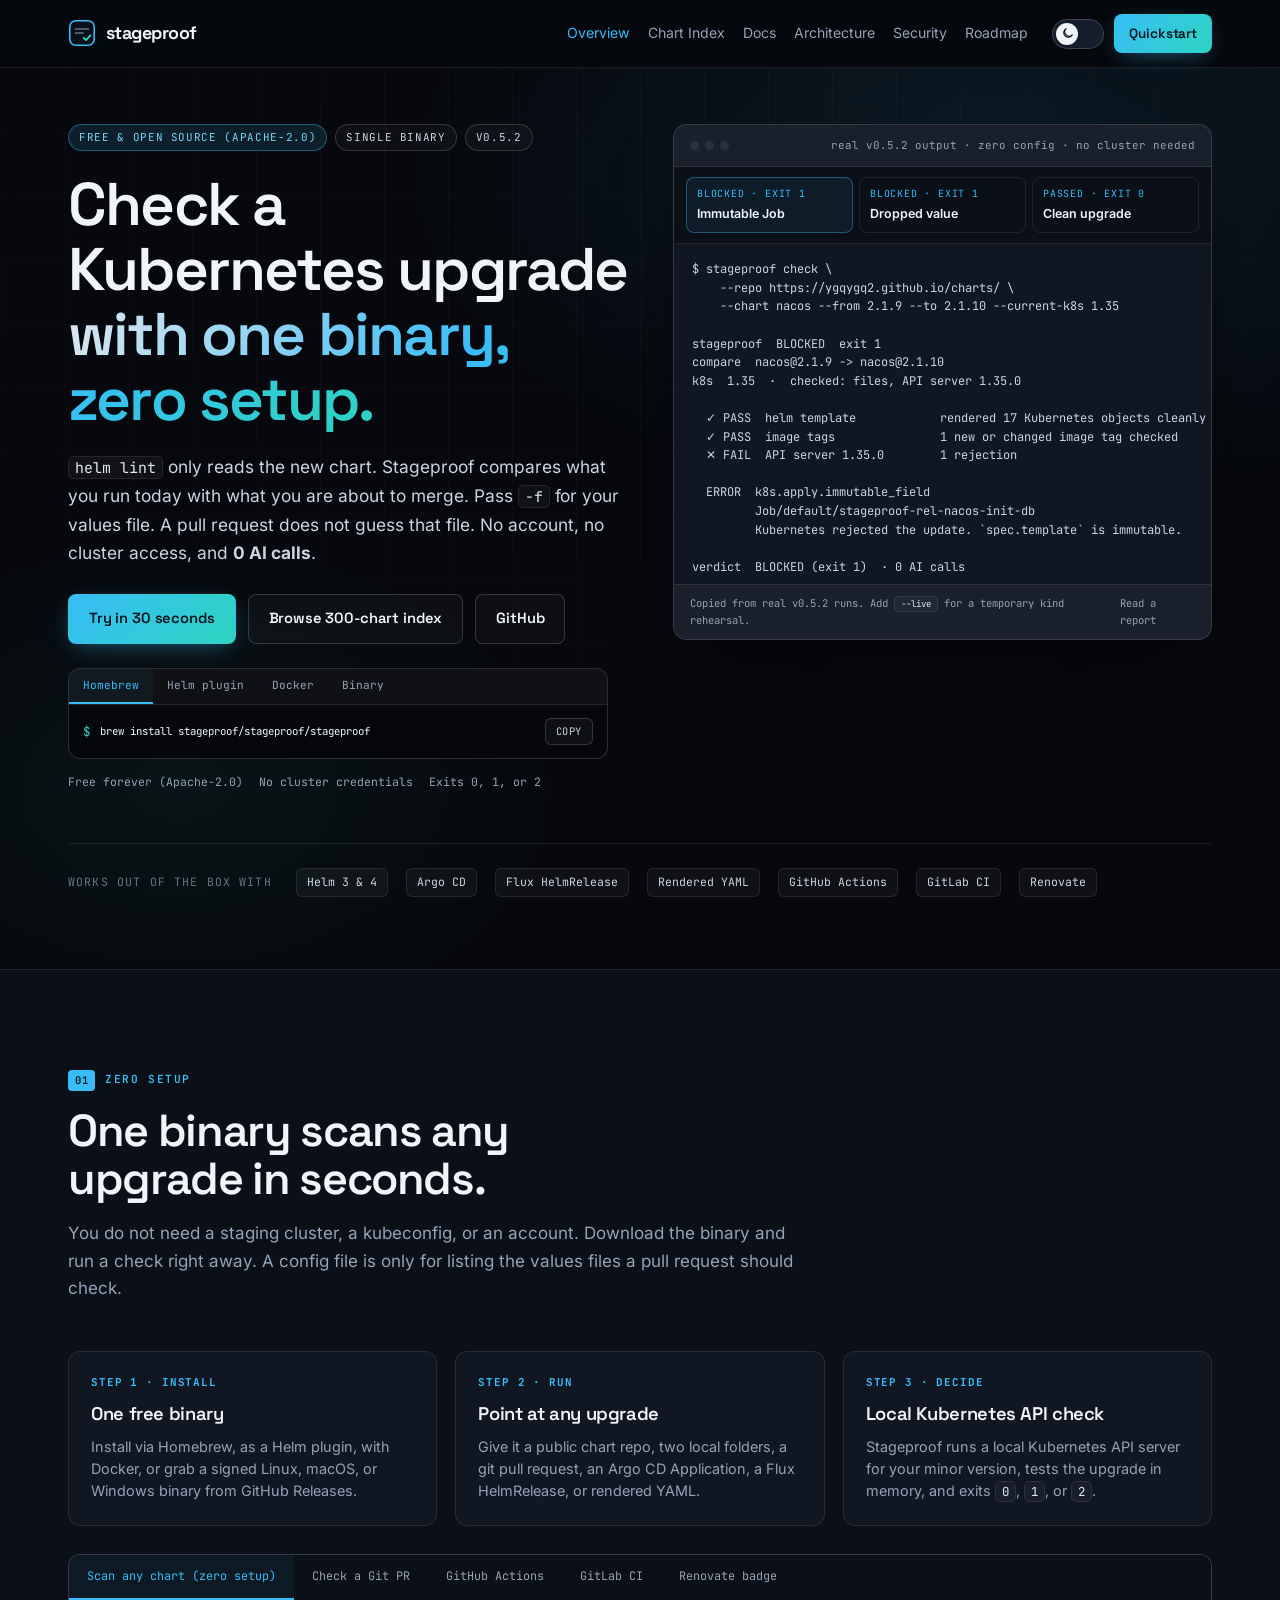
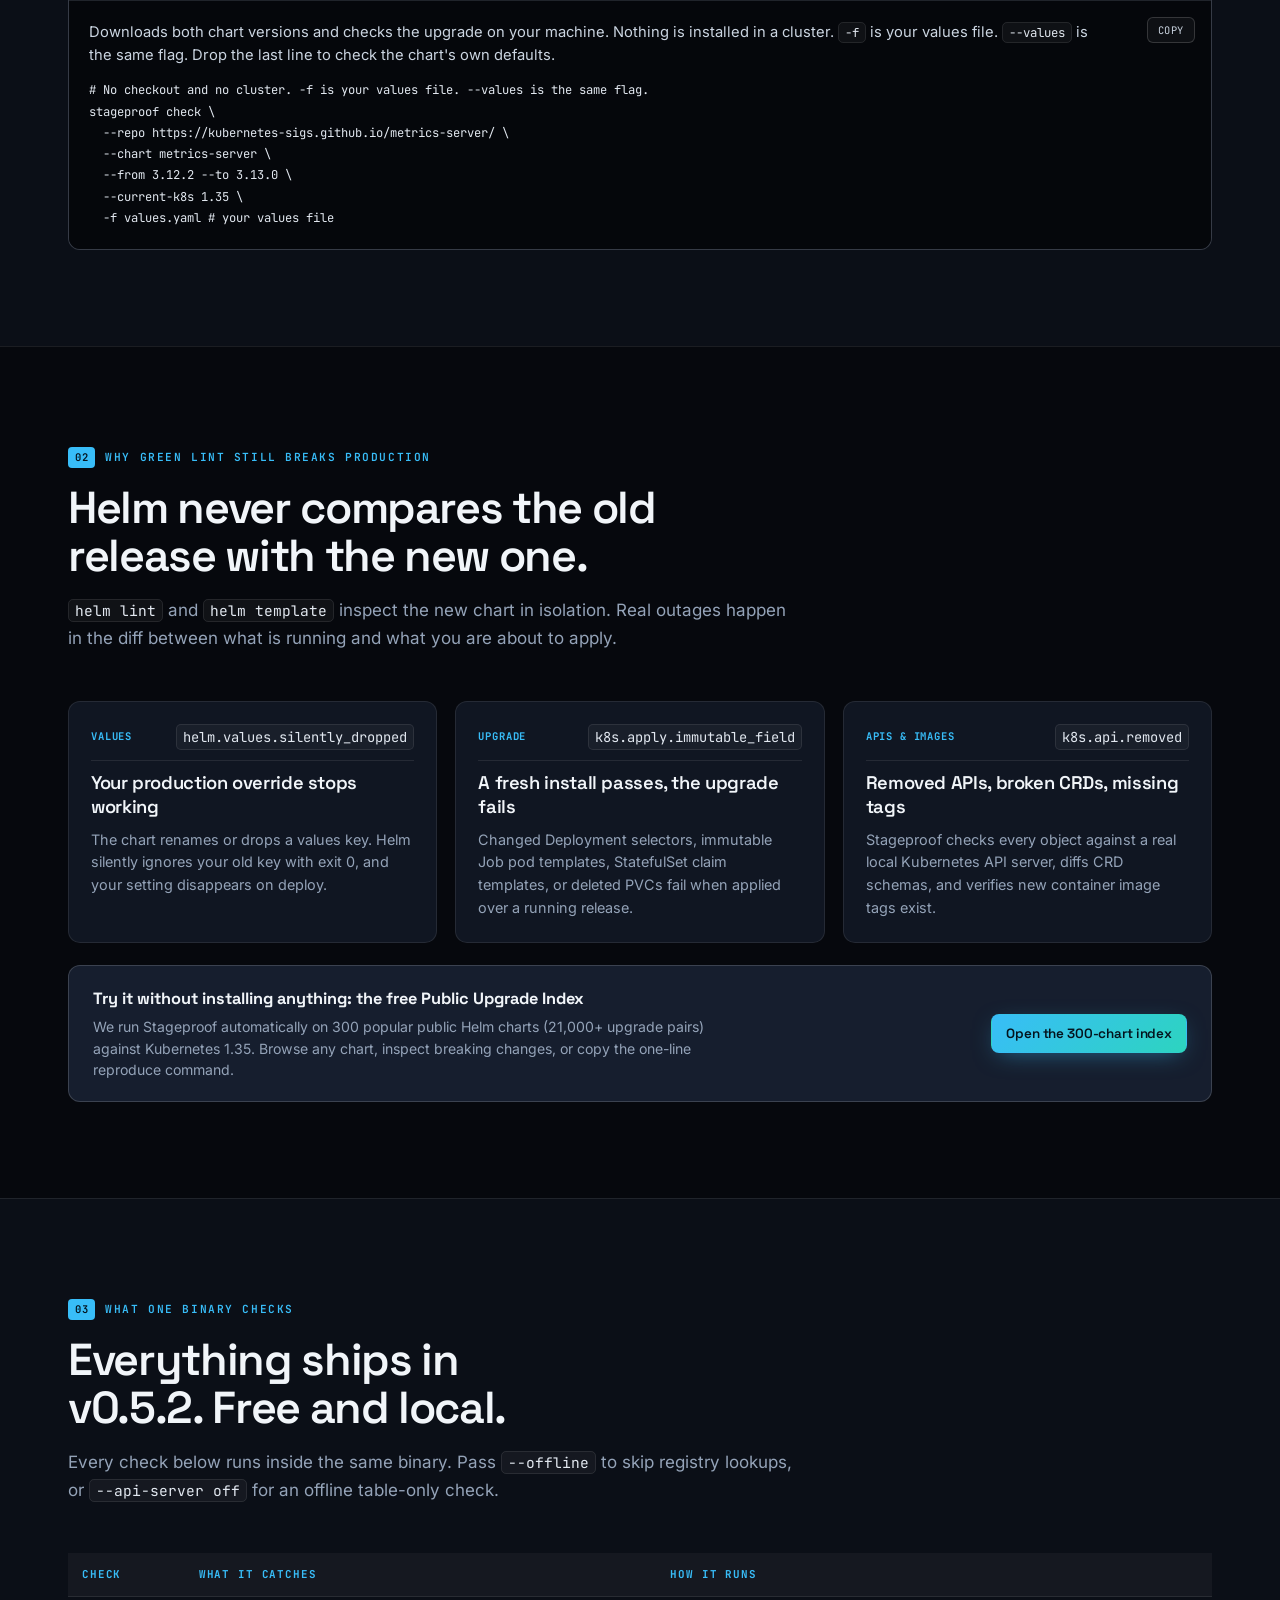
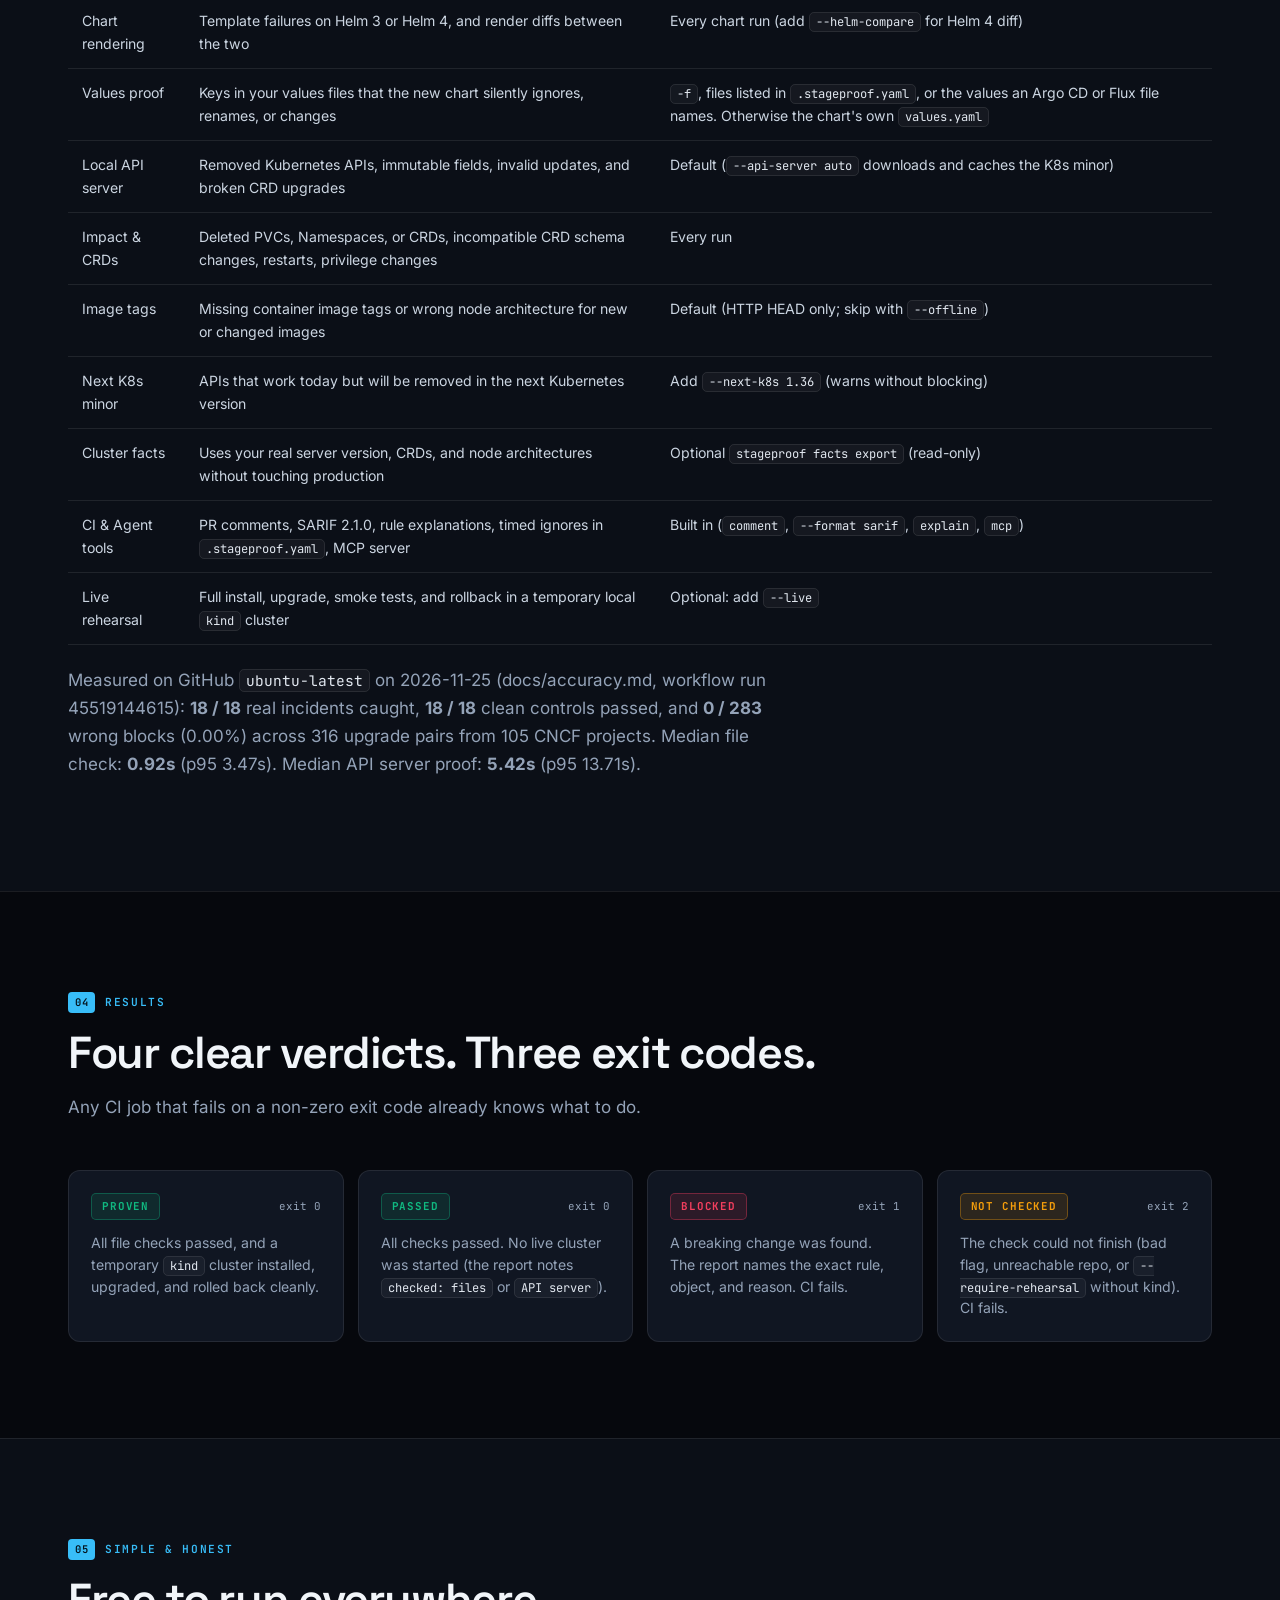
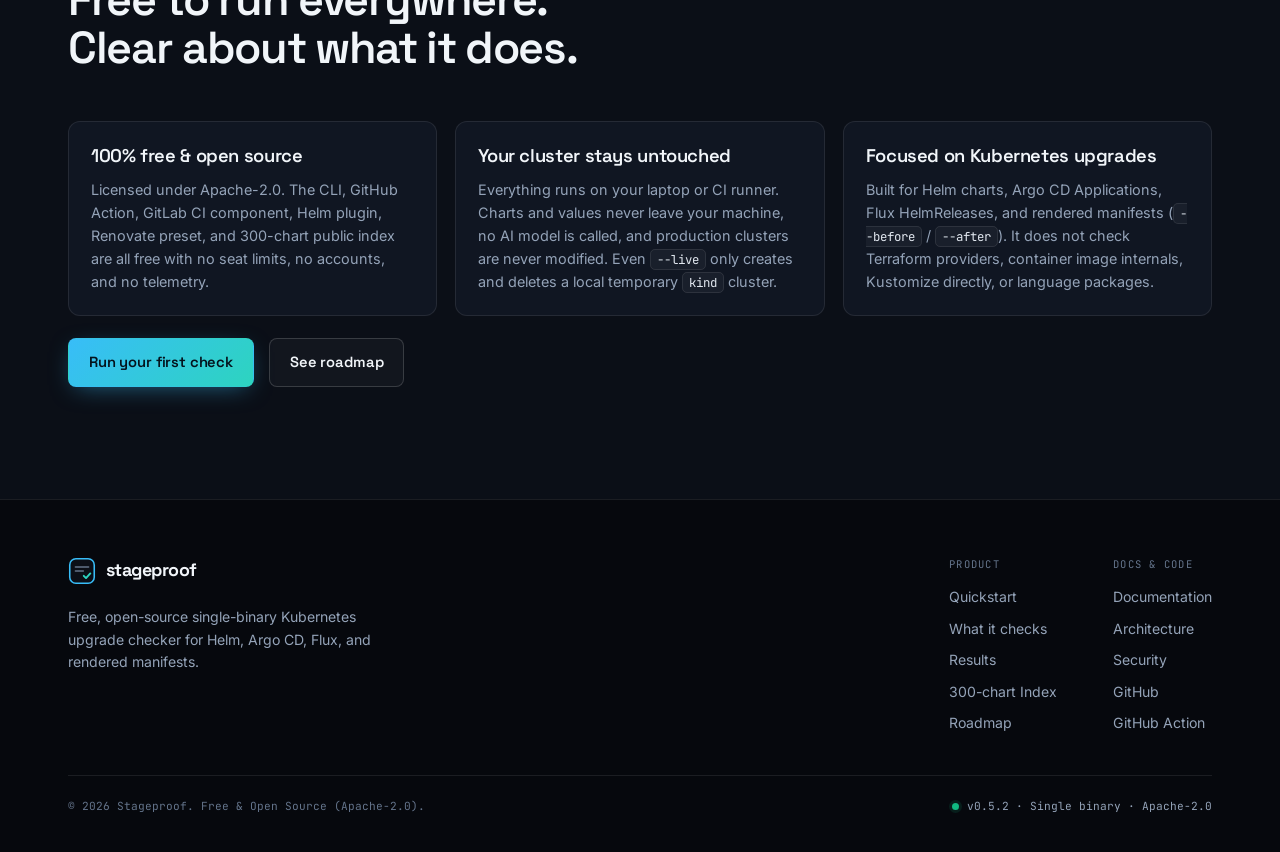
==== commit 0f3ac9f3: "web: self-host fonts and test the shared nav Inter, Space Grotesk, and JetBrains Mono are served fro" ====
--- a/web/index.html
+++ b/web/index.html
@@ -11,10 +11,9 @@
   <meta property="og:type" content="website" />
   <meta name="theme-color" content="#06080D" />
   <link rel="icon" href="data:image/svg+xml,%3Csvg xmlns='http://www.w3.org/2000/svg' viewBox='0 0 32 32'%3E%3Crect width='32' height='32' rx='7' fill='%2306080D' stroke='%2338BDF8' stroke-width='2'/%3E%3Cpath d='M9 11h14M9 21h8' stroke='%2364748B' stroke-width='2' stroke-linecap='round'/%3E%3Cpath d='M18.5 21l2.5 2.5L25.5 18' fill='none' stroke='%232DD4BF' stroke-width='2.4' stroke-linecap='round' stroke-linejoin='round'/%3E%3C/svg%3E" />
-  <link rel="preconnect" href="https://fonts.googleapis.com" />
-  <link rel="preconnect" href="https://fonts.gstatic.com" crossorigin />
-  <link href="https://fonts.googleapis.com/css2?family=Inter:wght@400;500;600;700&family=JetBrains+Mono:wght@400;500;600;700&family=Space+Grotesk:wght@500;600;700&display=swap" rel="stylesheet" />
-  <link rel="stylesheet" href="assets/styles.css?v=20" />
+  <link rel="preload" href="assets/fonts/space-grotesk-latin.woff2" as="font" type="font/woff2" crossorigin />
+  <link rel="preload" href="assets/fonts/inter-latin.woff2" as="font" type="font/woff2" crossorigin />
+  <link rel="stylesheet" href="assets/styles.css?v=21" />
   <script src="assets/app.js?v=19" defer></script>
 </head>
 <body>
--- a/web/assets/styles.css
+++ b/web/assets/styles.css
@@ -2,6 +2,29 @@
    Stageproof design system
    Zero dependencies. High contrast. Immediate initial paint (no opacity:0 trap).
    ========================================================================== */
+
+/* Fonts are served from this site. SIL Open Font License: fonts/LICENSE.txt */
+@font-face {
+  font-family: "Inter";
+  font-style: normal;
+  font-weight: 400 700;
+  font-display: swap;
+  src: url("fonts/inter-latin.woff2") format("woff2");
+}
+@font-face {
+  font-family: "Space Grotesk";
+  font-style: normal;
+  font-weight: 500 700;
+  font-display: swap;
+  src: url("fonts/space-grotesk-latin.woff2") format("woff2");
+}
+@font-face {
+  font-family: "JetBrains Mono";
+  font-style: normal;
+  font-weight: 400 700;
+  font-display: swap;
+  src: url("fonts/jetbrains-mono-latin.woff2") format("woff2");
+}
 
 :root {
   color-scheme: dark;
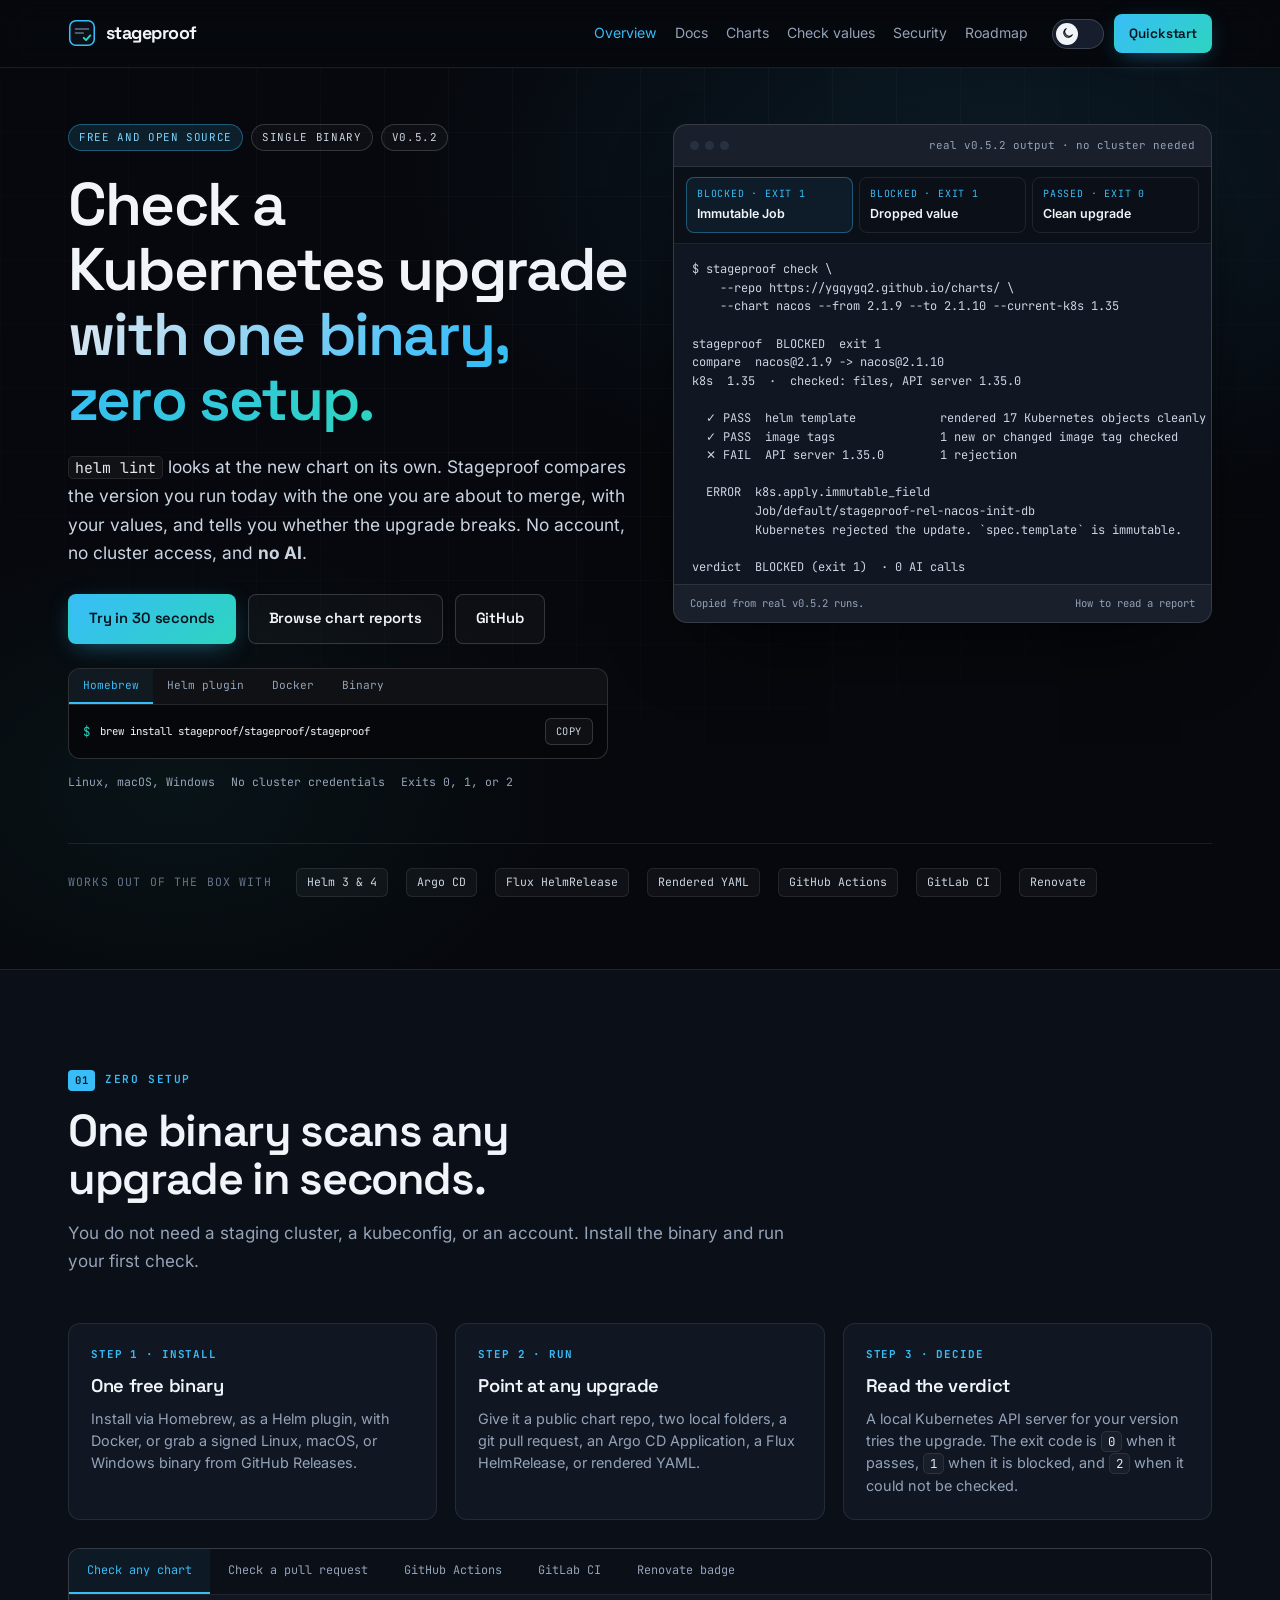
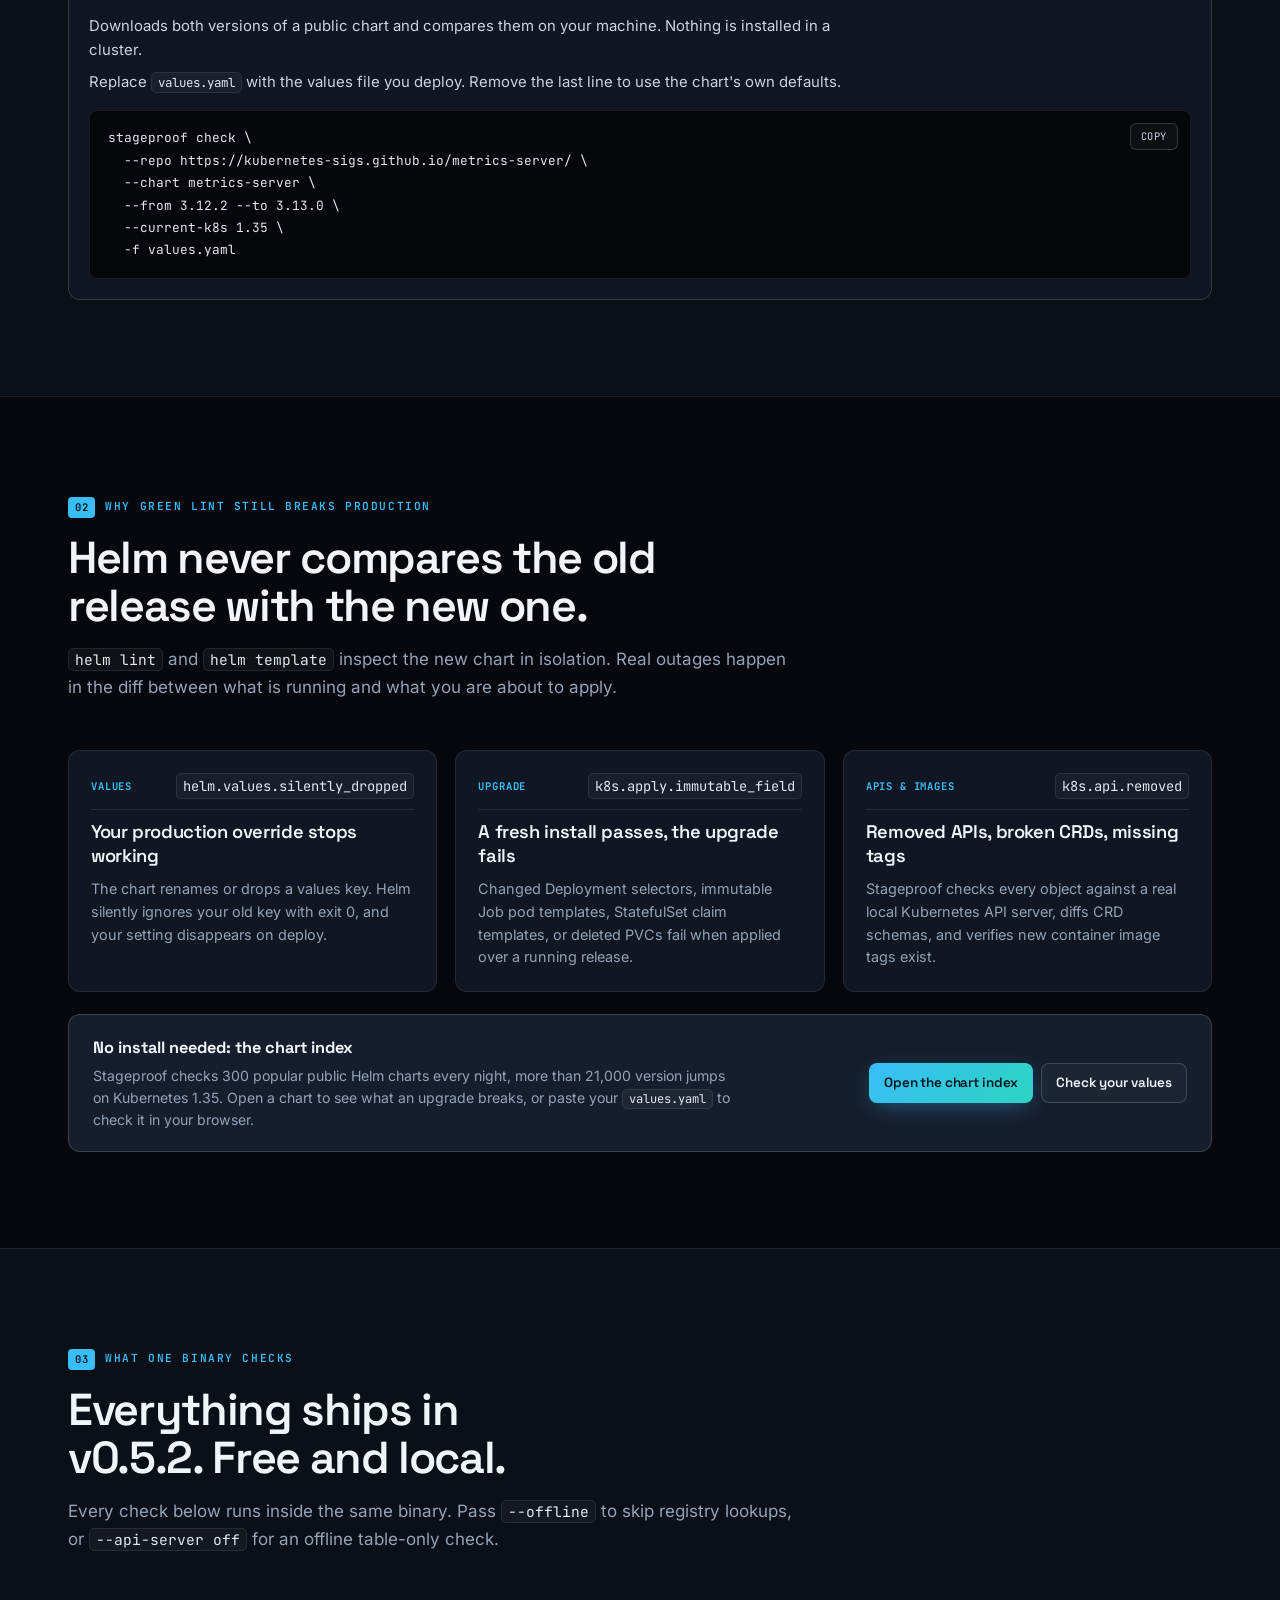
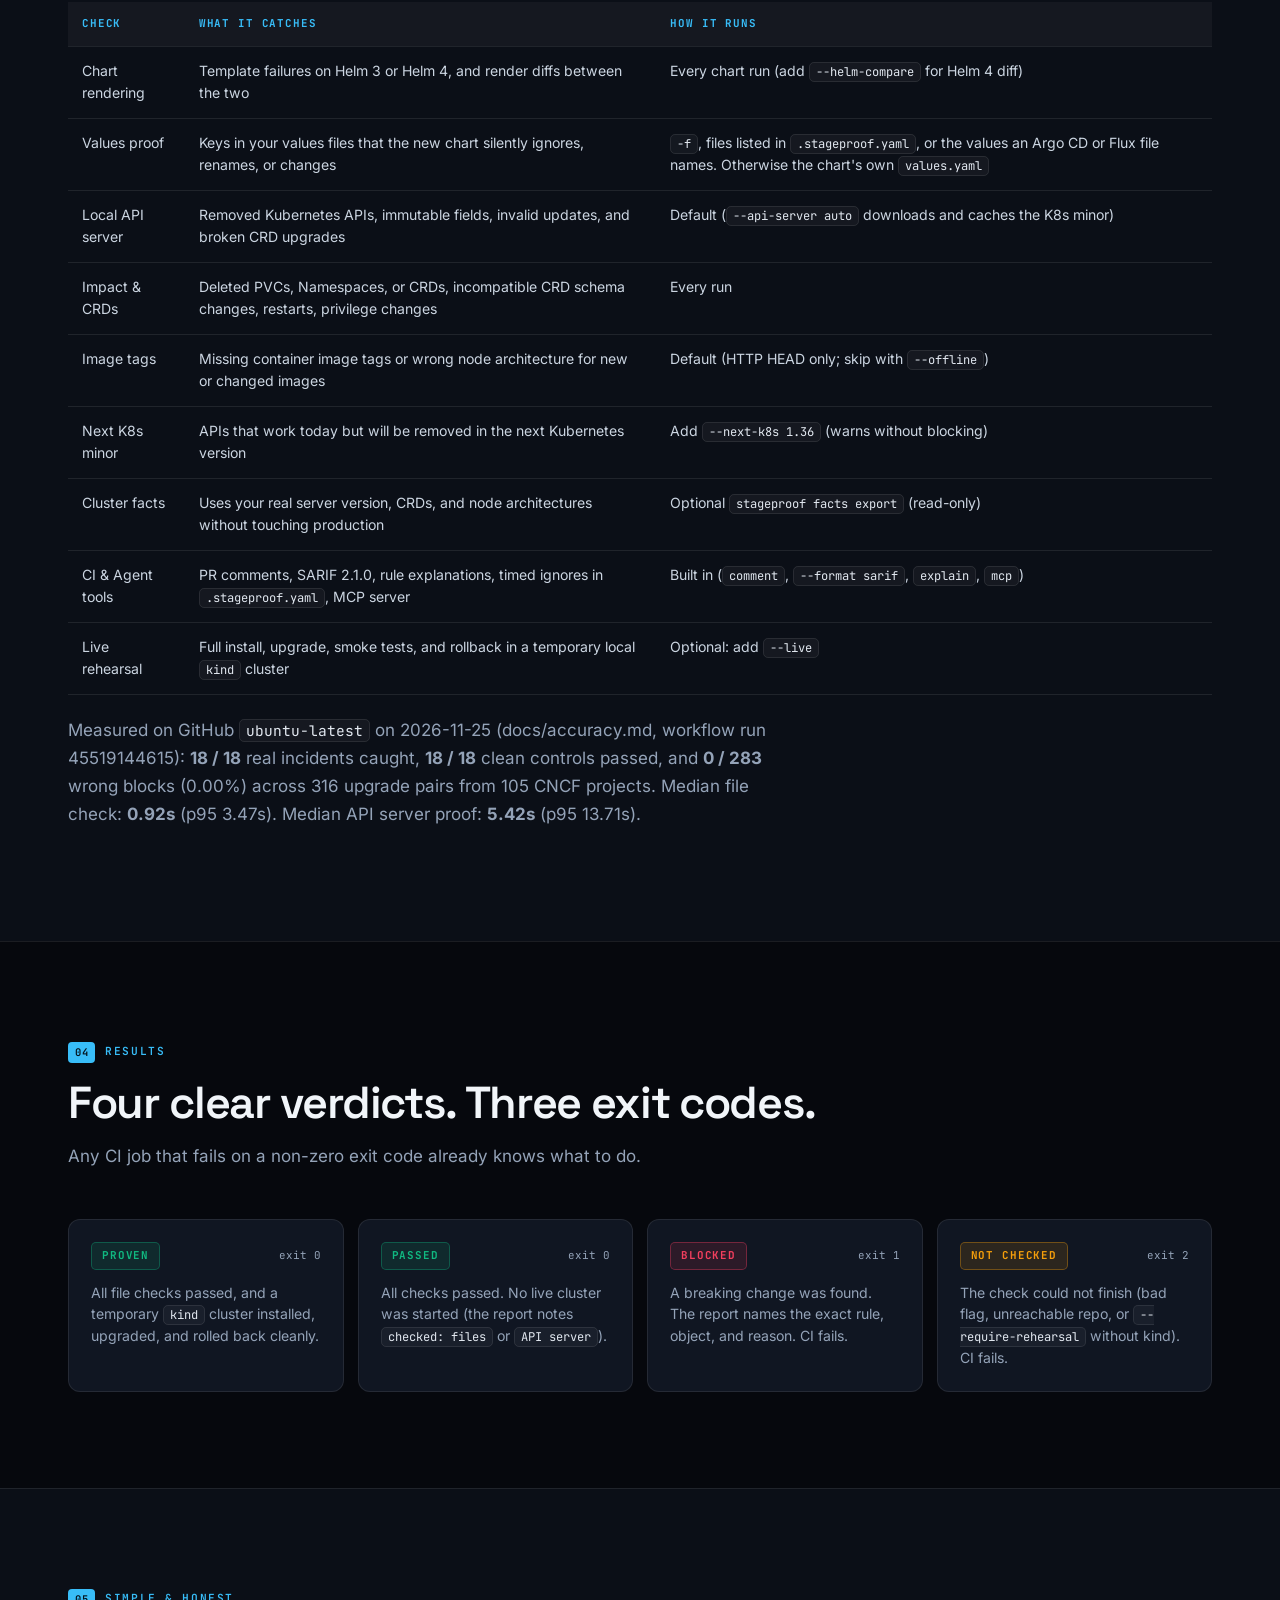
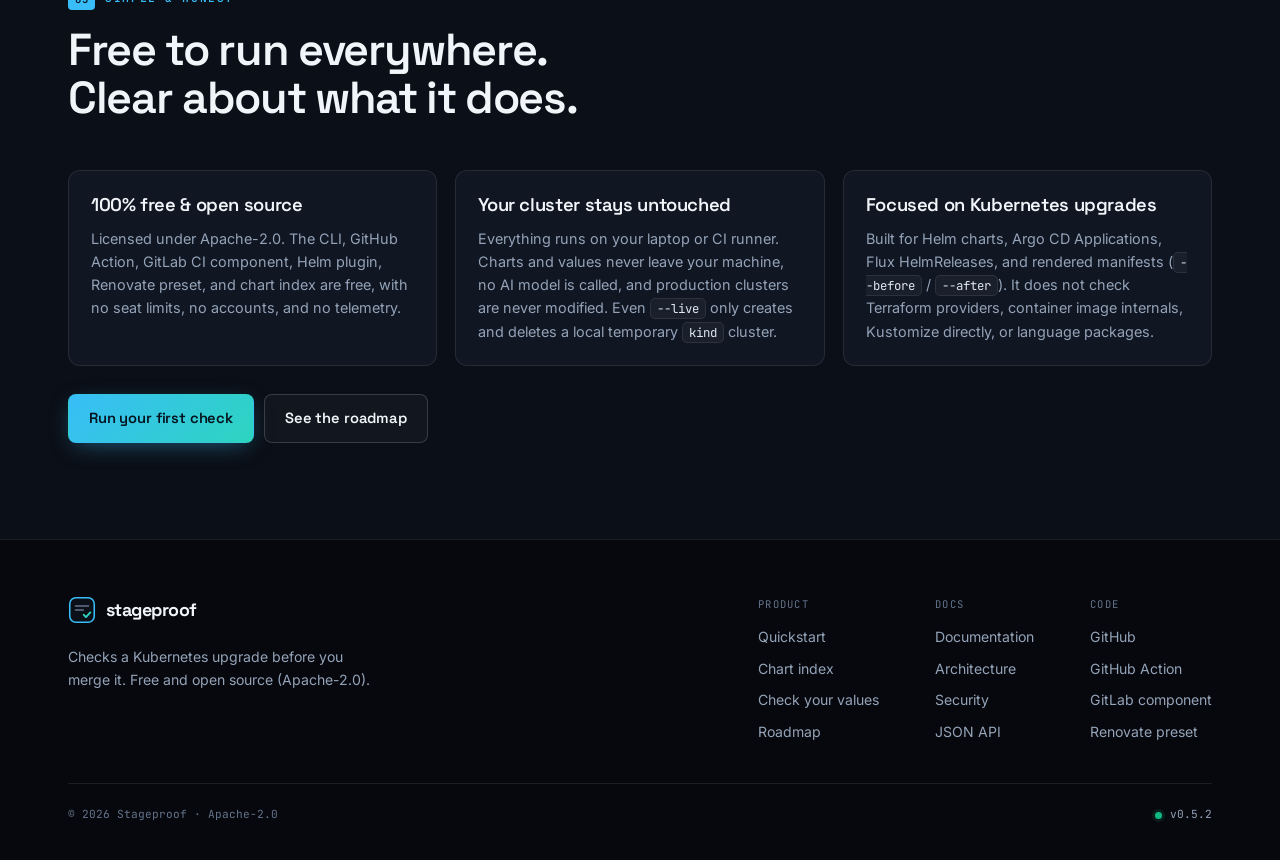
==== commit 4d57ab36: "web: one site with the chart index The header is one row with the same links as the chart index: Ove" ====
--- a/web/index.html
+++ b/web/index.html
@@ -13,7 +13,7 @@
   <link rel="icon" href="data:image/svg+xml,%3Csvg xmlns='http://www.w3.org/2000/svg' viewBox='0 0 32 32'%3E%3Crect width='32' height='32' rx='7' fill='%2306080D' stroke='%2338BDF8' stroke-width='2'/%3E%3Cpath d='M9 11h14M9 21h8' stroke='%2364748B' stroke-width='2' stroke-linecap='round'/%3E%3Cpath d='M18.5 21l2.5 2.5L25.5 18' fill='none' stroke='%232DD4BF' stroke-width='2.4' stroke-linecap='round' stroke-linejoin='round'/%3E%3C/svg%3E" />
   <link rel="preload" href="assets/fonts/space-grotesk-latin.woff2" as="font" type="font/woff2" crossorigin />
   <link rel="preload" href="assets/fonts/inter-latin.woff2" as="font" type="font/woff2" crossorigin />
-  <link rel="stylesheet" href="assets/styles.css?v=21" />
+  <link rel="stylesheet" href="assets/styles.css?v=22" />
   <script src="assets/app.js?v=19" defer></script>
 </head>
 <body>
@@ -30,10 +30,10 @@
         <span class="brand-word">stageproof</span>
       </a>
       <nav class="nav-links" id="nav-links" aria-label="Primary">
-        <a href="index.html" class="active">Overview</a>
-        <a href="https://stageproof.github.io/index/">Chart Index</a>
+        <a href="index.html" class="active" aria-current="page">Overview</a>
         <a href="docs.html">Docs</a>
-        <a href="architecture.html">Architecture</a>
+        <a href="https://stageproof.github.io/index/">Charts</a>
+        <a href="https://stageproof.github.io/index/values/">Check values</a>
         <a href="security.html">Security</a>
         <a href="roadmap.html">Roadmap</a>
       </nav>
@@ -57,17 +57,17 @@
         <div class="hero-inner">
           <div class="hero-copy">
             <div class="eyebrow-row">
-              <span class="pill pill-accent">Free &amp; Open Source (Apache-2.0)</span>
+              <span class="pill pill-accent">Free and open source</span>
               <span class="pill">Single Binary</span>
               <span class="pill">v0.5.2</span>
             </div>
             <h1>Check a Kubernetes upgrade<br /><span class="accent-grad">with one binary, zero setup.</span></h1>
             <p class="hero-lede">
-              <code>helm lint</code> only reads the new chart. Stageproof compares what you run today with what you are about to merge. Pass <code>-f</code> for your values file. A pull request does not guess that file. No account, no cluster access, and <strong>0 AI calls</strong>.
+              <code>helm lint</code> looks at the new chart on its own. Stageproof compares the version you run today with the one you are about to merge, with your values, and tells you whether the upgrade breaks. No account, no cluster access, and <strong>no AI</strong>.
             </p>
             <div class="hero-actions">
               <a class="btn btn-primary" href="#quickstart">Try in 30 seconds</a>
-              <a class="btn btn-ghost" href="https://stageproof.github.io/index/">Browse 300-chart index</a>
+              <a class="btn btn-ghost" href="https://stageproof.github.io/index/">Browse chart reports</a>
               <a class="btn btn-ghost" href="https://github.com/stageproof/stageproof">GitHub</a>
             </div>
             <div class="install-box">
@@ -84,7 +84,7 @@
               </div>
             </div>
             <div class="hero-sub">
-              <span>Free forever (Apache-2.0)</span>
+              <span>Linux, macOS, Windows</span>
               <span>No cluster credentials</span>
               <span>Exits 0, 1, or 2</span>
             </div>
@@ -93,7 +93,7 @@
           <div class="proof-card" aria-label="Real Stageproof v0.5.2 reports">
             <div class="proof-header">
               <span class="win-dots" aria-hidden="true"><i></i><i></i><i></i></span>
-              <span class="proof-label">real v0.5.2 output · zero config · no cluster needed</span>
+              <span class="proof-label">real v0.5.2 output · no cluster needed</span>
             </div>
             <div class="scenario-tabs" role="tablist" aria-label="Example reports">
               <button class="scenario-btn is-active" type="button" data-example="blocked-api" role="tab" aria-selected="true">
@@ -160,8 +160,8 @@
 
 verdict  PASSED (exit 0)  · 0 AI calls</pre>
             <div class="proof-foot">
-              <span>Copied from real v0.5.2 runs. Add <code>--live</code> for a temporary kind rehearsal.</span>
-              <span><a href="docs.html#results">Read a report</a></span>
+              <span>Copied from real v0.5.2 runs.</span>
+              <span><a href="docs.html#results">How to read a report</a></span>
             </div>
           </div>
         </div>
@@ -184,7 +184,7 @@
         <div class="sec-head">
           <p class="kicker"><span class="kicker-num">01</span> Zero setup</p>
           <h2>One binary scans any upgrade in seconds.</h2>
-          <p class="sec-lede">You do not need a staging cluster, a kubeconfig, or an account. Download the binary and run a check right away. A config file is only for listing the values files a pull request should check.</p>
+          <p class="sec-lede">You do not need a staging cluster, a kubeconfig, or an account. Install the binary and run your first check.</p>
         </div>
 
         <div class="flow3">
@@ -200,50 +200,56 @@
           </article>
           <article class="flow-step">
             <span class="flow-n">Step 3 · Decide</span>
-            <h3>Local Kubernetes API check</h3>
-            <p>Stageproof runs a local Kubernetes API server for your minor version, tests the upgrade in memory, and exits <code>0</code>, <code>1</code>, or <code>2</code>.</p>
+            <h3>Read the verdict</h3>
+            <p>A local Kubernetes API server for your version tries the upgrade. The exit code is <code>0</code> when it passes, <code>1</code> when it is blocked, and <code>2</code> when it could not be checked.</p>
           </article>
         </div>
 
         <div class="ci-shell">
           <div class="ci-tabs" role="tablist" aria-label="Usage examples">
-            <button class="ci-tab is-active" type="button" role="tab" aria-selected="true" data-ci-tab="cli">Scan any chart (zero setup)</button>
-            <button class="ci-tab" type="button" role="tab" aria-selected="false" data-ci-tab="pr">Check a Git PR</button>
+            <button class="ci-tab is-active" type="button" role="tab" aria-selected="true" data-ci-tab="cli">Check any chart</button>
+            <button class="ci-tab" type="button" role="tab" aria-selected="false" data-ci-tab="pr">Check a pull request</button>
             <button class="ci-tab" type="button" role="tab" aria-selected="false" data-ci-tab="gha">GitHub Actions</button>
             <button class="ci-tab" type="button" role="tab" aria-selected="false" data-ci-tab="gitlab">GitLab CI</button>
             <button class="ci-tab" type="button" role="tab" aria-selected="false" data-ci-tab="renovate">Renovate badge</button>
           </div>
           <div class="ci-body" data-ci-panel="cli">
-            <button class="copy-btn" type="button" data-copy-target="#code-cli">Copy</button>
-            <p class="ci-note">Downloads both chart versions and checks the upgrade on your machine. Nothing is installed in a cluster. <code>-f</code> is your values file. <code>--values</code> is the same flag. Drop the last line to check the chart's own defaults.</p>
-            <pre id="code-cli"># No checkout and no cluster. -f is your values file. --values is the same flag.
-stageproof check \
+            <div class="ci-notes">
+              <p>Downloads both versions of a public chart and compares them on your machine. Nothing is installed in a cluster.</p>
+              <p>Replace <code>values.yaml</code> with the values file you deploy. Remove the last line to use the chart's own defaults.</p>
+            </div>
+            <div class="ci-code">
+              <button class="copy-btn" type="button" data-copy-target="#code-cli">Copy</button>
+              <pre id="code-cli">stageproof check \
   --repo https://kubernetes-sigs.github.io/metrics-server/ \
   --chart metrics-server \
   --from 3.12.2 --to 3.13.0 \
   --current-k8s 1.35 \
-  -f values.yaml # your values file</pre>
+  -f values.yaml</pre>
+            </div>
           </div>
           <div class="ci-body" data-ci-panel="pr" hidden>
-            <button class="copy-btn" type="button" data-copy-target="#code-pr">Copy</button>
-            <p class="ci-note">Run this inside the git checkout. It reads the diff and checks every changed Helm chart, Argo CD Application, and Flux HelmRelease. It does not guess a values file. A chart is rendered with its own <code>values.yaml</code> until <a href="docs.html#values-files"><code>.stageproof.yaml</code></a> lists the files you deploy. <code>stageproof init</code> writes that list: <code>values.yaml</code>, <code>values-*.yaml</code>, and files in <code>ci/</code>. Argo CD and Flux use the values files those manifests already name.</p>
-            <pre id="code-pr"># In your checkout. Reads the git diff. Does not contact your cluster.
-# A chart uses its own values.yaml until .stageproof.yaml lists your files.
-# Argo CD and Flux use the values files those manifests already name.
-stageproof check-pr \
+            <div class="ci-notes">
+              <p>Run this in your git checkout. It compares your branch with <code>origin/main</code> and checks every Helm chart, Argo CD Application, and Flux HelmRelease that changed. It does not contact your cluster.</p>
+              <p><code>--current-k8s</code> is the Kubernetes version you run. <code>--next-k8s</code> also warns about APIs the next version removes.</p>
+              <p>A chart is checked with its own <code>values.yaml</code>. To check the values files you deploy, list them in <a href="docs.html#values-files"><code>.stageproof.yaml</code></a>. <code>stageproof init</code> writes that file for you. Argo CD and Flux use the values files their manifests already name.</p>
+            </div>
+            <div class="ci-code">
+              <button class="copy-btn" type="button" data-copy-target="#code-pr">Copy</button>
+              <pre id="code-pr">stageproof check-pr \
   --current-git origin/main \
   --current-k8s 1.35 \
   --next-k8s 1.36</pre>
+            </div>
           </div>
           <div class="ci-body" data-ci-panel="gha" hidden>
-            <button class="copy-btn" type="button" data-copy-target="#code-gha">Copy</button>
-            <p class="ci-note">This runs the same <code>check-pr</code> on every pull request. The action checks out the pull request, downloads the binary, and posts one comment. It has no values-file input. A chart uses its own <code>values.yaml</code> until <a href="docs.html#values-files"><code>.stageproof.yaml</code></a> lists yours. Argo CD and Flux use the values files those manifests name. <code>current-k8s</code> is the Kubernetes version you deploy to. Do not run it from <code>pull_request_target</code>.</p>
-            <pre id="code-gha"># Same check as: stageproof check-pr
-# No values-file input. A chart uses its own values.yaml until
-# .stageproof.yaml lists your files. Argo CD and Flux use the
-# values files those manifests name.
-# current-k8s is the Kubernetes version you deploy to.
-name: stageproof
+            <div class="ci-notes">
+              <p>Save this as <code>.github/workflows/stageproof.yml</code>. It runs the same pull request check on every pull request and posts one comment with the result.</p>
+              <p>Set <code>current-k8s</code> to the Kubernetes version you deploy to. Values files follow the same rule as the pull request check. Use the <code>pull_request</code> trigger, not <code>pull_request_target</code>.</p>
+            </div>
+            <div class="ci-code">
+              <button class="copy-btn" type="button" data-copy-target="#code-gha">Copy</button>
+              <pre id="code-gha">name: stageproof
 on:
   pull_request:
 permissions:
@@ -256,27 +262,32 @@
       - uses: stageproof/action@v1
         with:
           current-k8s: "1.35"</pre>
+            </div>
           </div>
           <div class="ci-body" data-ci-panel="gitlab" hidden>
-            <button class="copy-btn" type="button" data-copy-target="#code-gitlab">Copy</button>
-            <p class="ci-note">This runs the same <code>check-pr</code> on merge requests, with the same values rules as the pull request command. <code>current_k8s</code> is the Kubernetes version you deploy to. A note on the merge request needs <code>STAGEPROOF_GITLAB_TOKEN</code>. <code>CI_JOB_TOKEN</code> cannot write notes. The check still runs, and the report is a job artifact.</p>
-            <pre id="code-gitlab"># Same check as: stageproof check-pr
-# No values-file input. A chart uses its own values.yaml until
-# .stageproof.yaml lists your files. Argo CD and Flux use the
-# values files those manifests name.
-# current_k8s is the Kubernetes version you deploy to.
-# A merge request note needs STAGEPROOF_GITLAB_TOKEN.
-include:
+            <div class="ci-notes">
+              <p>Add this to <code>.gitlab-ci.yml</code>. It runs the same pull request check on every merge request.</p>
+              <p>Set <code>current_k8s</code> to the Kubernetes version you deploy to. To get a comment on the merge request, add a <code>STAGEPROOF_GITLAB_TOKEN</code> CI variable, because <code>CI_JOB_TOKEN</code> cannot write comments. Without it, the report is saved as a job artifact.</p>
+            </div>
+            <div class="ci-code">
+              <button class="copy-btn" type="button" data-copy-target="#code-gitlab">Copy</button>
+              <pre id="code-gitlab">include:
   - component: gitlab.com/zarovvvv/stageproof/stageproof@1
     inputs:
       current_k8s: "1.35"</pre>
+            </div>
           </div>
           <div class="ci-body" data-ci-panel="renovate" hidden>
-            <button class="copy-btn" type="button" data-copy-target="#code-renovate">Copy</button>
-            <p class="ci-note">This adds a badge to Helm pull requests. The badge is the public index report for that chart pair, and those reports use chart defaults. It does not read your values file. To check the file you deploy, use <code>stageproof check -f</code> or <code>check-pr</code> with <a href="docs.html#values-files"><code>.stageproof.yaml</code></a>.</p>
-            <pre id="code-renovate">{
+            <div class="ci-notes">
+              <p>Add this to your Renovate config. Each Helm update pull request then shows a badge with the <a href="https://stageproof.github.io/index/">chart index</a> result for that version jump.</p>
+              <p>The badge uses the chart's default values, not yours. To check your own values, run <code>stageproof check -f</code> or the pull request check.</p>
+            </div>
+            <div class="ci-code">
+              <button class="copy-btn" type="button" data-copy-target="#code-renovate">Copy</button>
+              <pre id="code-renovate">{
   "extends": ["github&gt;stageproof/renovate-presets"]
 }</pre>
+            </div>
           </div>
         </div>
       </div>
@@ -309,11 +320,12 @@
 
         <div class="agnostic-bar">
           <div class="agnostic-copy">
-            <strong>Try it without installing anything: the free Public Upgrade Index</strong>
-            <p>We run Stageproof automatically on 300 popular public Helm charts (21,000+ upgrade pairs) against Kubernetes 1.35. Browse any chart, inspect breaking changes, or copy the one-line reproduce command.</p>
+            <strong>No install needed: the chart index</strong>
+            <p>Stageproof checks 300 popular public Helm charts every night, more than 21,000 version jumps on Kubernetes 1.35. Open a chart to see what an upgrade breaks, or paste your <code>values.yaml</code> to check it in your browser.</p>
           </div>
           <div class="agnostic-pills">
-            <a class="btn btn-primary btn-sm" href="https://stageproof.github.io/index/">Open the 300-chart index</a>
+            <a class="btn btn-primary btn-sm" href="https://stageproof.github.io/index/">Open the chart index</a>
+            <a class="btn btn-ghost btn-sm" href="https://stageproof.github.io/index/values/">Check your values</a>
           </div>
         </div>
       </div>
@@ -342,7 +354,7 @@
             <tr><td>Live rehearsal</td><td>Full install, upgrade, smoke tests, and rollback in a temporary local <code>kind</code> cluster</td><td>Optional: add <code>--live</code></td></tr>
           </tbody>
         </table>
-        <p class="sec-lede" style="margin-top:22px;">Measured on GitHub <code>ubuntu-latest</code> on 2026-11-25 (<a href="https://github.com/stageproof/stageproof/blob/main/docs/accuracy.md">docs/accuracy.md</a>, <a href="https://github.com/stageproof/stageproof/actions/runs/45519144615">workflow run 45519144615</a>): <strong>18 / 18</strong> real incidents caught, <strong>18 / 18</strong> clean controls passed, and <strong>0 / 283</strong> wrong blocks (0.00%) across 316 upgrade pairs from 105 CNCF projects. Median file check: <strong>0.92s</strong> (p95 3.47s). Median API server proof: <strong>5.42s</strong> (p95 13.71s).</p>
+        <p class="sec-lede measured">Measured on GitHub <code>ubuntu-latest</code> on 2026-11-25 (<a href="https://github.com/stageproof/stageproof/blob/main/docs/accuracy.md">docs/accuracy.md</a>, <a href="https://github.com/stageproof/stageproof/actions/runs/45519144615">workflow run 45519144615</a>): <strong>18 / 18</strong> real incidents caught, <strong>18 / 18</strong> clean controls passed, and <strong>0 / 283</strong> wrong blocks (0.00%) across 316 upgrade pairs from 105 CNCF projects. Median file check: <strong>0.92s</strong> (p95 3.47s). Median API server proof: <strong>5.42s</strong> (p95 13.71s).</p>
       </div>
     </section>
 
@@ -383,7 +395,7 @@
         <div class="doc-grid">
           <article class="doc-card">
             <h3>100% free &amp; open source</h3>
-            <p>Licensed under Apache-2.0. The CLI, GitHub Action, GitLab CI component, Helm plugin, Renovate preset, and 300-chart public index are all free with no seat limits, no accounts, and no telemetry.</p>
+            <p>Licensed under Apache-2.0. The CLI, GitHub Action, GitLab CI component, Helm plugin, Renovate preset, and chart index are free, with no seat limits, no accounts, and no telemetry.</p>
           </article>
           <article class="doc-card">
             <h3>Your cluster stays untouched</h3>
@@ -394,10 +406,10 @@
             <p>Built for Helm charts, Argo CD Applications, Flux HelmReleases, and rendered manifests (<code>--before</code> / <code>--after</code>). It does not check Terraform providers, container image internals, Kustomize directly, or language packages.</p>
           </article>
         </div>
-        <p style="margin-top:22px;">
+        <div class="cta-row">
           <a class="btn btn-primary" href="docs.html#first-check">Run your first check</a>
-          <a class="btn btn-ghost" href="roadmap.html" style="margin-left:10px;">See roadmap</a>
-        </p>
+          <a class="btn btn-ghost" href="roadmap.html">See the roadmap</a>
+        </div>
       </div>
     </section>
   </main>
@@ -414,30 +426,35 @@
             </svg>
             <span class="brand-word">stageproof</span>
           </a>
-          <p>Free, open-source single-binary Kubernetes upgrade checker for Helm, Argo CD, Flux, and rendered manifests.</p>
+          <p>Checks a Kubernetes upgrade before you merge it. Free and open source (Apache-2.0).</p>
         </div>
         <div class="footer-cols">
           <div class="footer-col">
             <span class="footer-h">Product</span>
-            <a href="#quickstart">Quickstart</a>
-            <a href="#checks">What it checks</a>
-            <a href="#results">Results</a>
-            <a href="https://stageproof.github.io/index/">300-chart Index</a>
+            <a href="docs.html#first-check">Quickstart</a>
+            <a href="https://stageproof.github.io/index/">Chart index</a>
+            <a href="https://stageproof.github.io/index/values/">Check your values</a>
             <a href="roadmap.html">Roadmap</a>
           </div>
           <div class="footer-col">
-            <span class="footer-h">Docs &amp; Code</span>
+            <span class="footer-h">Docs</span>
             <a href="docs.html">Documentation</a>
             <a href="architecture.html">Architecture</a>
             <a href="security.html">Security</a>
+            <a href="https://stageproof.github.io/index/api/">JSON API</a>
+          </div>
+          <div class="footer-col">
+            <span class="footer-h">Code</span>
             <a href="https://github.com/stageproof/stageproof">GitHub</a>
             <a href="https://github.com/stageproof/action">GitHub Action</a>
+            <a href="https://gitlab.com/zarovvvv/stageproof">GitLab component</a>
+            <a href="https://github.com/stageproof/renovate-presets">Renovate preset</a>
           </div>
         </div>
       </div>
       <div class="footer-bottom">
-        <span>© 2026 Stageproof. Free &amp; Open Source (Apache-2.0).</span>
-        <span class="status-pill"><span class="dot-live"></span>v0.5.2 · Single binary · Apache-2.0</span>
+        <span>© 2026 Stageproof · Apache-2.0</span>
+        <span class="status-pill"><span class="dot-live"></span>v0.5.2</span>
       </div>
     </div>
   </footer>
--- a/web/assets/styles.css
+++ b/web/assets/styles.css
@@ -722,16 +722,21 @@
 }
 .ci-tab:hover { color: var(--text); }
 .ci-tab.is-active { color: var(--accent); border-bottom-color: var(--accent); background: rgba(56, 189, 248, 0.06); }
-.ci-body { position: relative; padding: 20px; background: var(--term-bg); }
-.ci-body .copy-btn { position: absolute; top: 16px; right: 16px; }
-.ci-note {
-  margin: 0 0 14px; padding-right: 88px;
-  font-size: 0.92rem; line-height: 1.55; color: var(--text-2);
-}
-.ci-note code { font-size: 0.84em; }
-.ci-body pre {
-  margin: 0; font-family: var(--mono); font-size: 0.76rem; line-height: 1.75; color: var(--code-fg); overflow-x: auto;
-}
+.ci-body { padding: 20px; background: var(--surface); }
+.ci-notes { max-width: 78ch; margin-bottom: 16px; }
+.ci-notes p { margin: 0 0 8px; font-size: 0.93rem; line-height: 1.6; color: var(--text-2); }
+.ci-notes p:last-child { margin-bottom: 0; }
+.ci-notes code { font-size: 0.84em; }
+.ci-code {
+  position: relative; background: var(--term-bg); border: 1px solid var(--border);
+  border-radius: var(--radius-sm); padding: 16px 18px;
+}
+.ci-code .copy-btn { position: absolute; top: 12px; right: 12px; }
+.ci-code pre {
+  margin: 0; padding-right: 72px; font-family: var(--mono); font-size: 0.8rem; line-height: 1.75; color: var(--code-fg); overflow-x: auto;
+}
+.cta-row { display: flex; flex-wrap: wrap; gap: 10px; margin-top: 28px; }
+.sec-lede.measured { margin-top: 22px; }
 
 /* ---------------- Signed Evidence Card ---------------- */
 .evidence-wrap {
@@ -853,6 +858,8 @@
   color: var(--accent); background: var(--chip-bg);
 }
 .spec-table td { color: var(--text-2); }
+.cell-list { margin: 0; padding-left: 18px; display: grid; gap: 8px; }
+.cell-list li { line-height: 1.6; }
 
 /* ---------------- Footer ---------------- */
 .footer { padding: 56px 0 36px; border-top: 1px solid var(--border); background: var(--bg); }
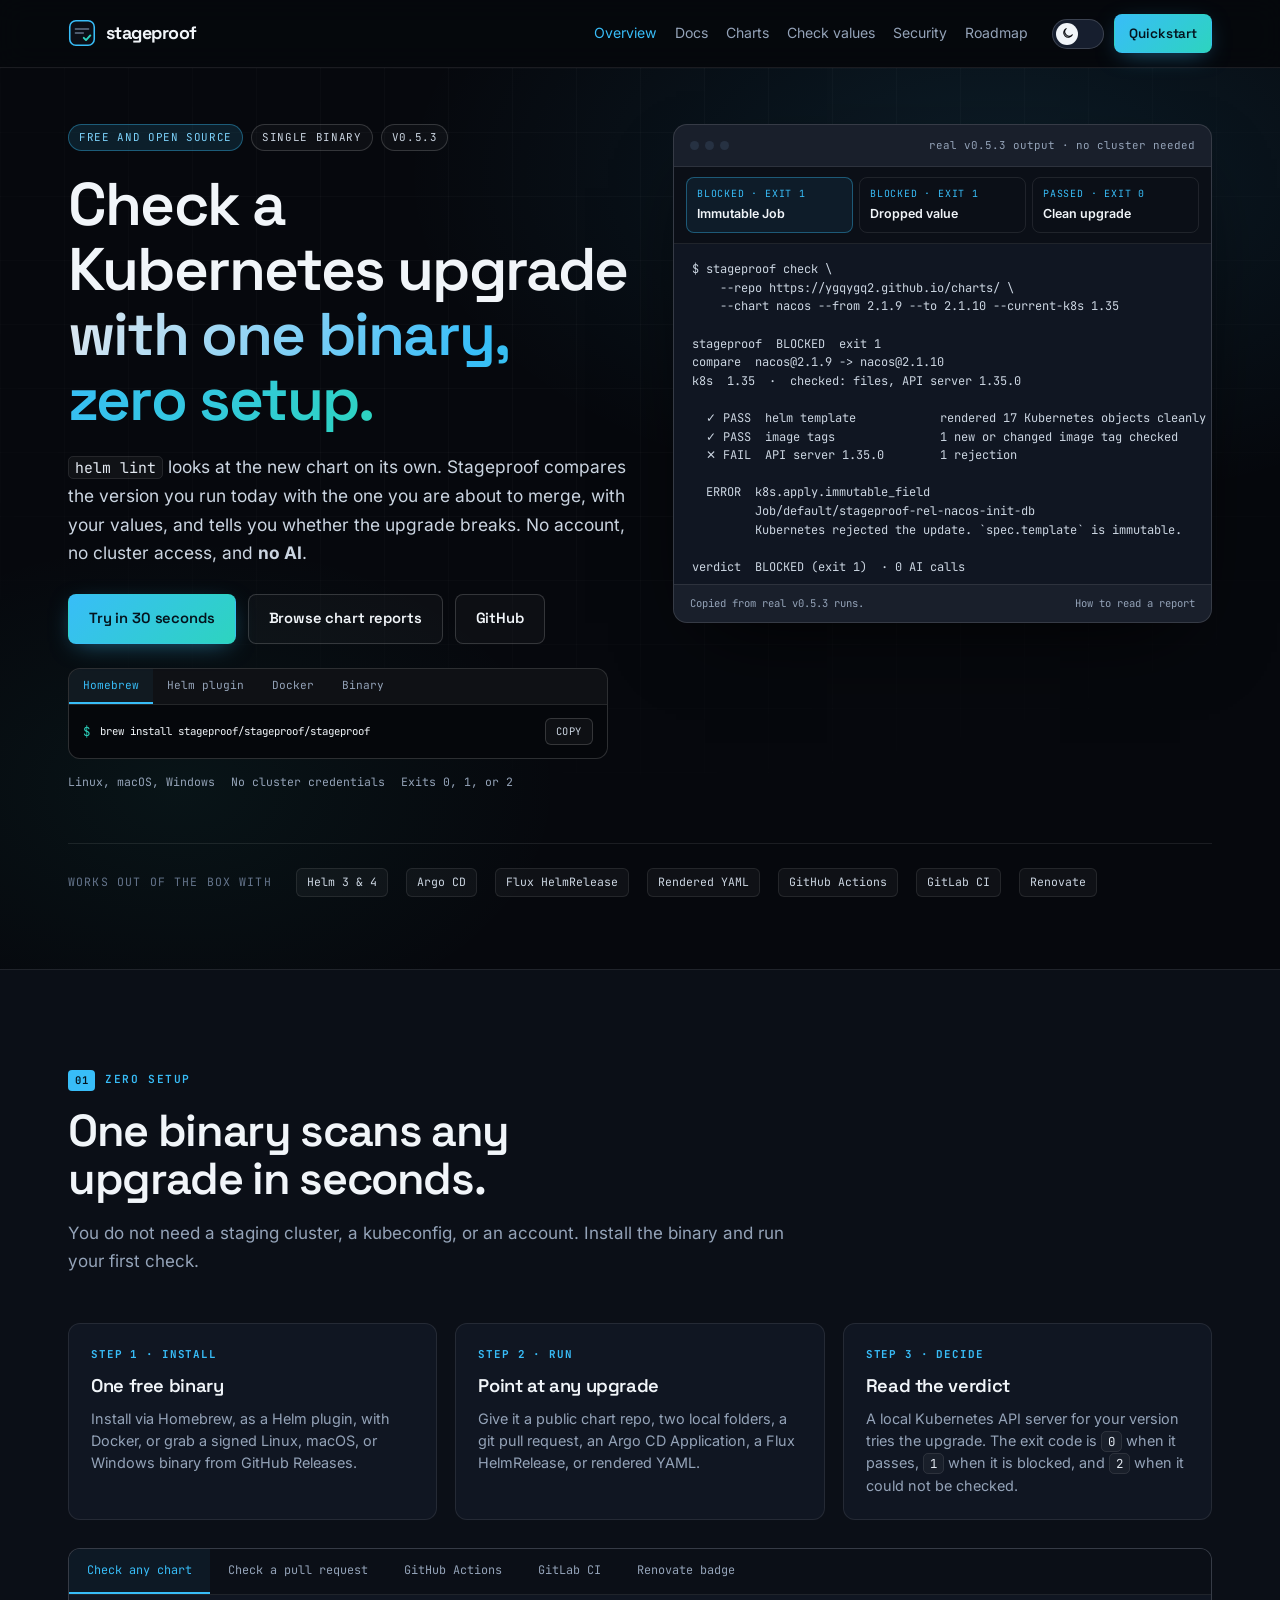
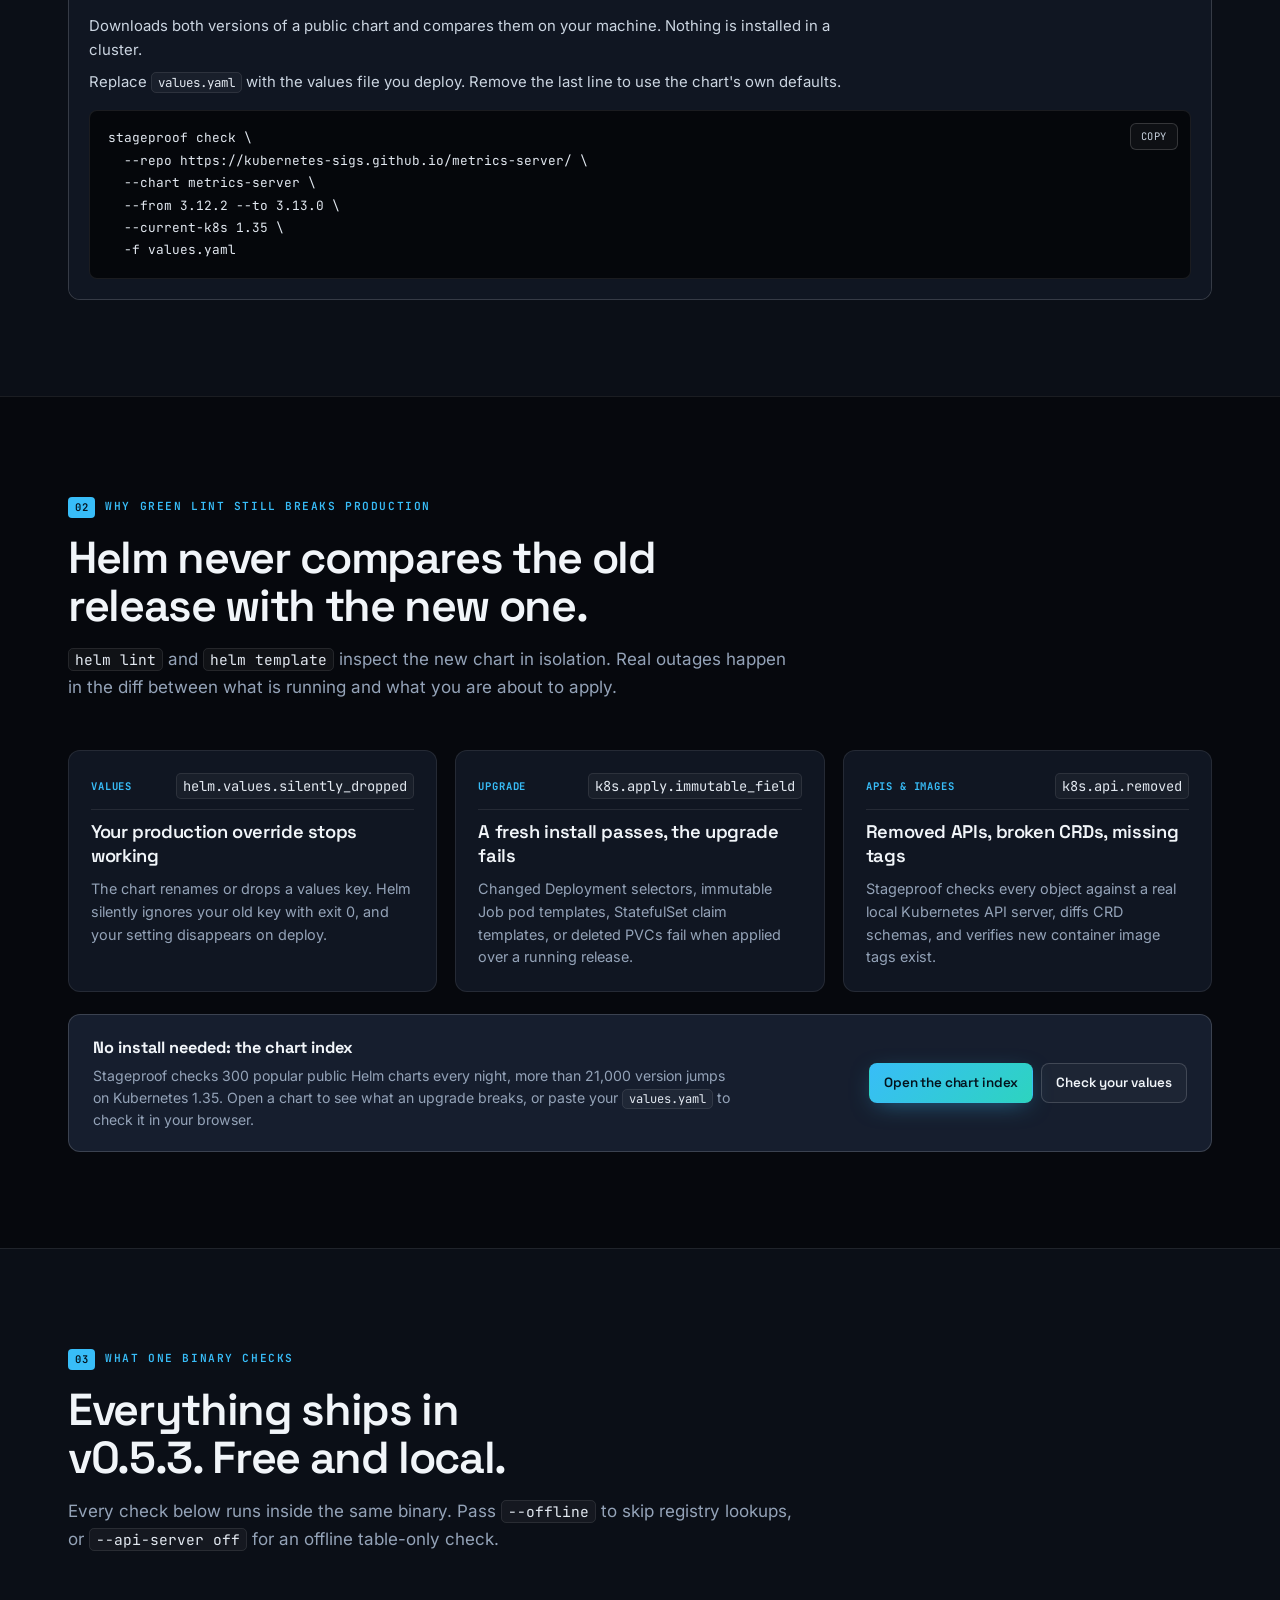
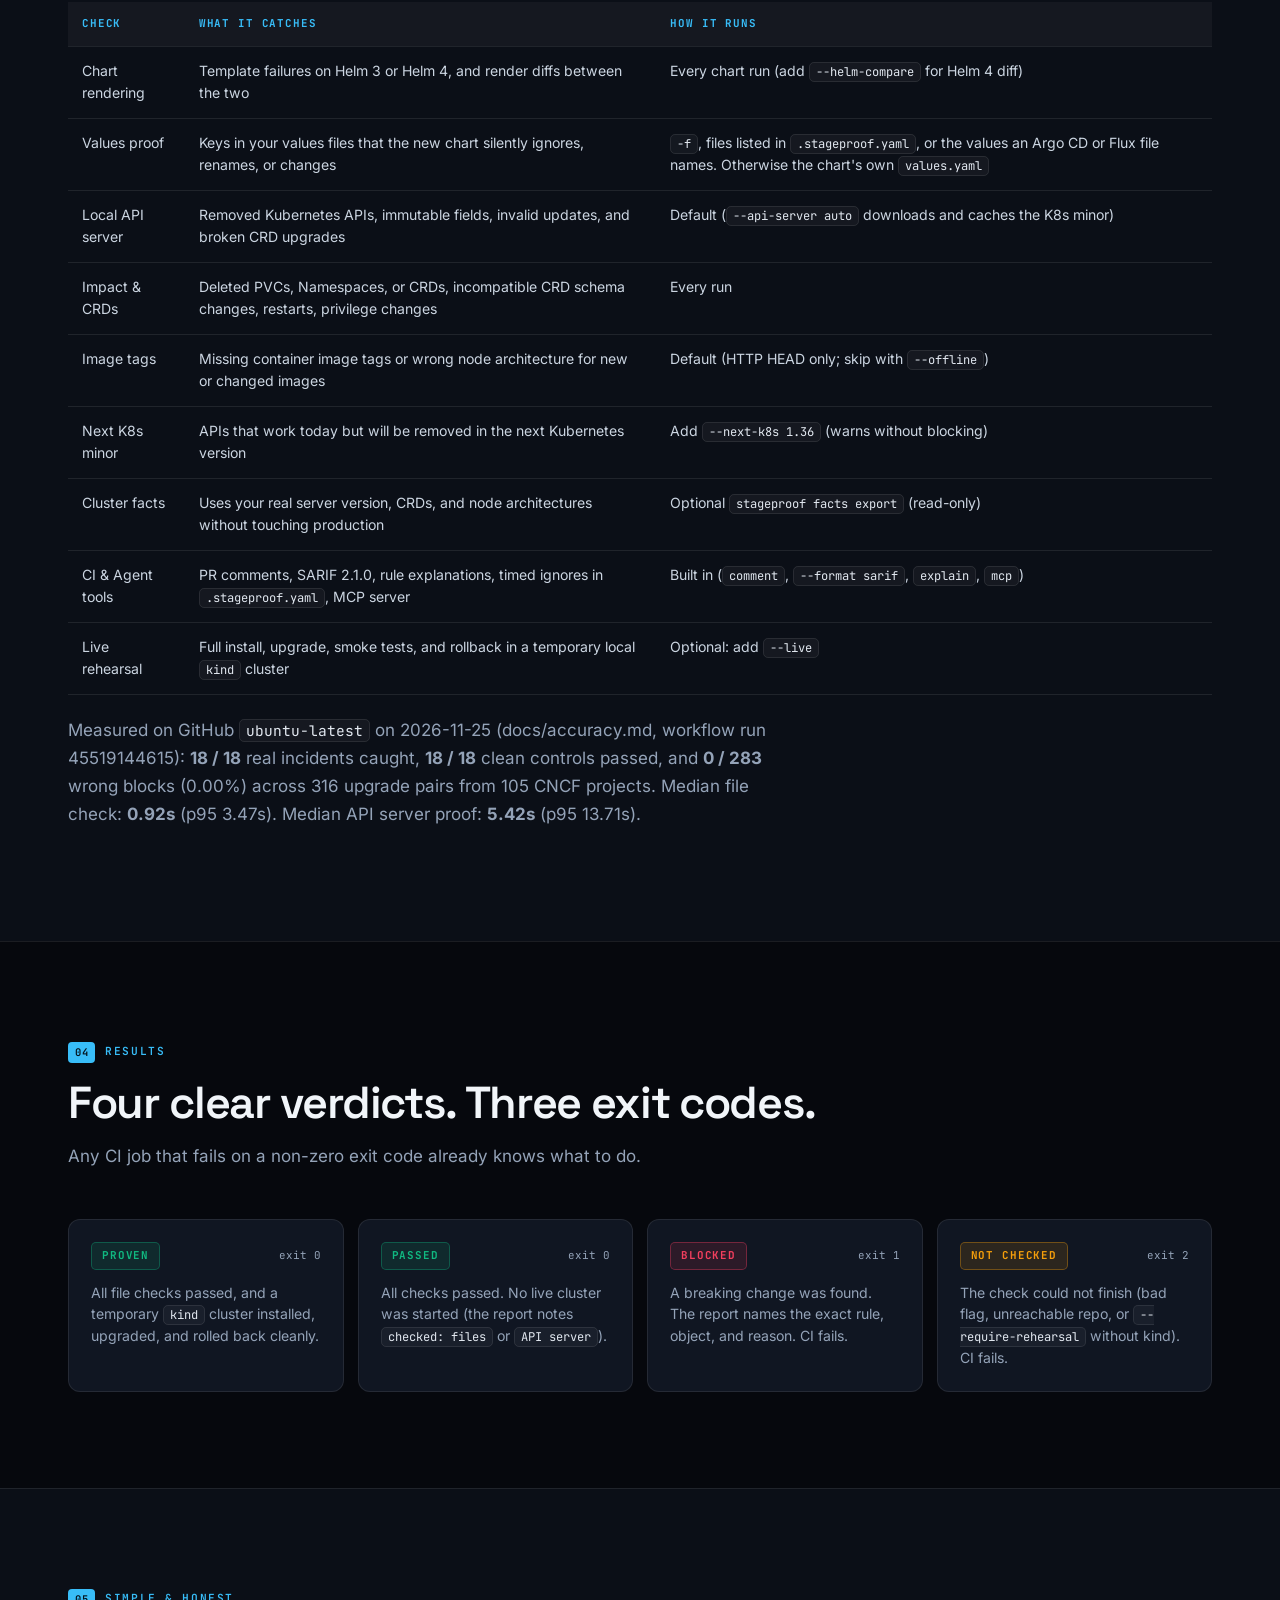
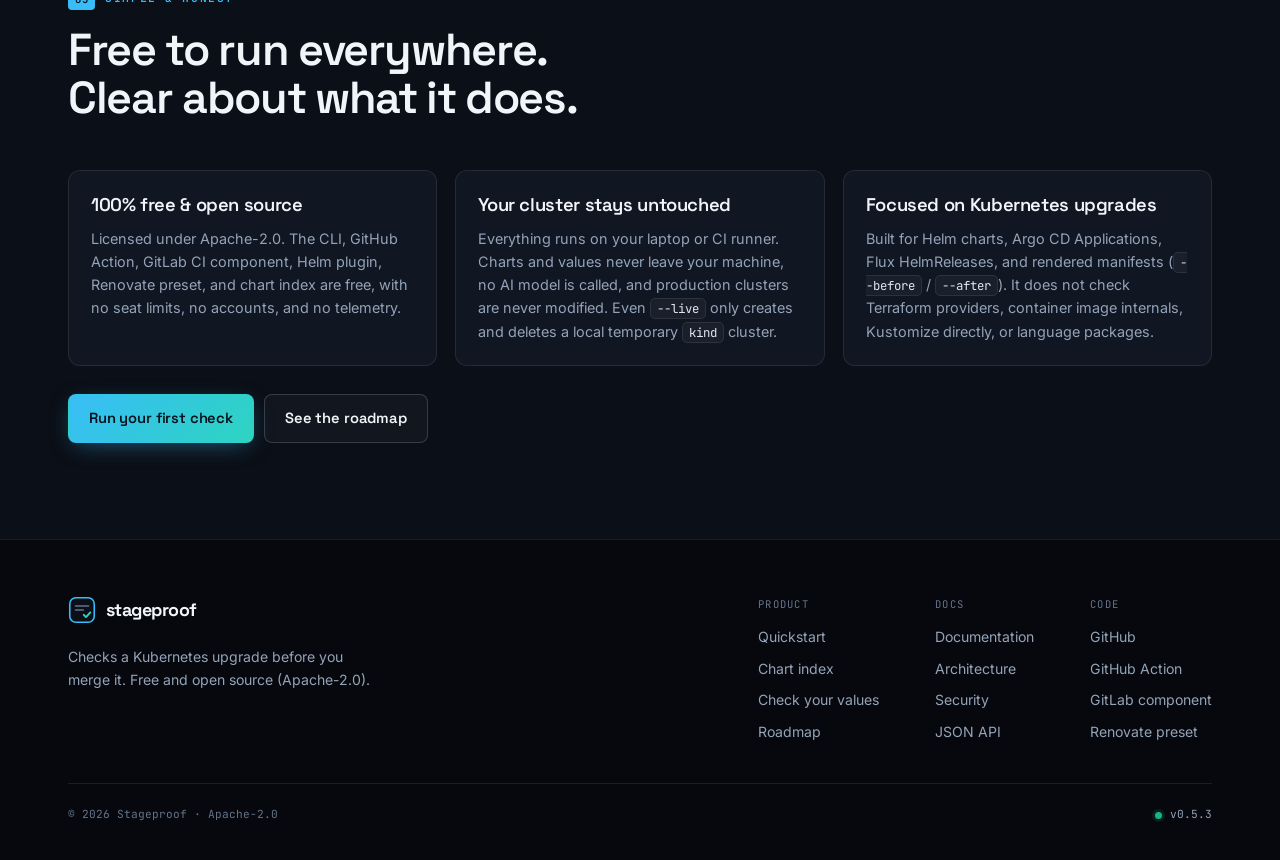
==== commit 716dcb7f: "report: format PR and MR comments with status icons and collapsible details Format Markdown comments" ====
--- a/web/index.html
+++ b/web/index.html
@@ -59,7 +59,7 @@
             <div class="eyebrow-row">
               <span class="pill pill-accent">Free and open source</span>
               <span class="pill">Single Binary</span>
-              <span class="pill">v0.5.2</span>
+              <span class="pill">v0.5.3</span>
             </div>
             <h1>Check a Kubernetes upgrade<br /><span class="accent-grad">with one binary, zero setup.</span></h1>
             <p class="hero-lede">
@@ -74,8 +74,8 @@
               <div class="install-tabs" role="tablist" aria-label="Install method">
                 <button class="install-tab is-active" type="button" role="tab" aria-selected="true" data-install-cmd="brew install stageproof/stageproof/stageproof">Homebrew</button>
                 <button class="install-tab" type="button" role="tab" aria-selected="false" data-install-cmd="helm plugin install https://github.com/stageproof/stageproof">Helm plugin</button>
-                <button class="install-tab" type="button" role="tab" aria-selected="false" data-install-cmd="docker run --rm ghcr.io/stageproof/stageproof:v0.5.2 version">Docker</button>
-                <button class="install-tab" type="button" role="tab" aria-selected="false" data-install-cmd="gh release download v0.5.2 -R stageproof/stageproof -p '*linux_amd64.tar.gz'">Binary</button>
+                <button class="install-tab" type="button" role="tab" aria-selected="false" data-install-cmd="docker run --rm ghcr.io/stageproof/stageproof:v0.5.3 version">Docker</button>
+                <button class="install-tab" type="button" role="tab" aria-selected="false" data-install-cmd="gh release download v0.5.3 -R stageproof/stageproof -p '*linux_amd64.tar.gz'">Binary</button>
               </div>
               <div class="install-cmd">
                 <span class="prompt">$</span>
@@ -90,10 +90,10 @@
             </div>
           </div>
 
-          <div class="proof-card" aria-label="Real Stageproof v0.5.2 reports">
+          <div class="proof-card" aria-label="Real Stageproof v0.5.3 reports">
             <div class="proof-header">
               <span class="win-dots" aria-hidden="true"><i></i><i></i><i></i></span>
-              <span class="proof-label">real v0.5.2 output · no cluster needed</span>
+              <span class="proof-label">real v0.5.3 output · no cluster needed</span>
             </div>
             <div class="scenario-tabs" role="tablist" aria-label="Example reports">
               <button class="scenario-btn is-active" type="button" data-example="blocked-api" role="tab" aria-selected="true">
@@ -160,7 +160,7 @@
 
 verdict  PASSED (exit 0)  · 0 AI calls</pre>
             <div class="proof-foot">
-              <span>Copied from real v0.5.2 runs.</span>
+              <span>Copied from real v0.5.3 runs.</span>
               <span><a href="docs.html#results">How to read a report</a></span>
             </div>
           </div>
@@ -335,7 +335,7 @@
       <div class="wrap">
         <div class="sec-head">
           <p class="kicker"><span class="kicker-num">03</span> What one binary checks</p>
-          <h2>Everything ships in v0.5.2. Free and local.</h2>
+          <h2>Everything ships in v0.5.3. Free and local.</h2>
           <p class="sec-lede">Every check below runs inside the same binary. Pass <code>--offline</code> to skip registry lookups, or <code>--api-server off</code> for an offline table-only check.</p>
         </div>
         <table class="spec-table">
@@ -454,7 +454,7 @@
       </div>
       <div class="footer-bottom">
         <span>© 2026 Stageproof · Apache-2.0</span>
-        <span class="status-pill"><span class="dot-live"></span>v0.5.2</span>
+        <span class="status-pill"><span class="dot-live"></span>v0.5.3</span>
       </div>
     </div>
   </footer>
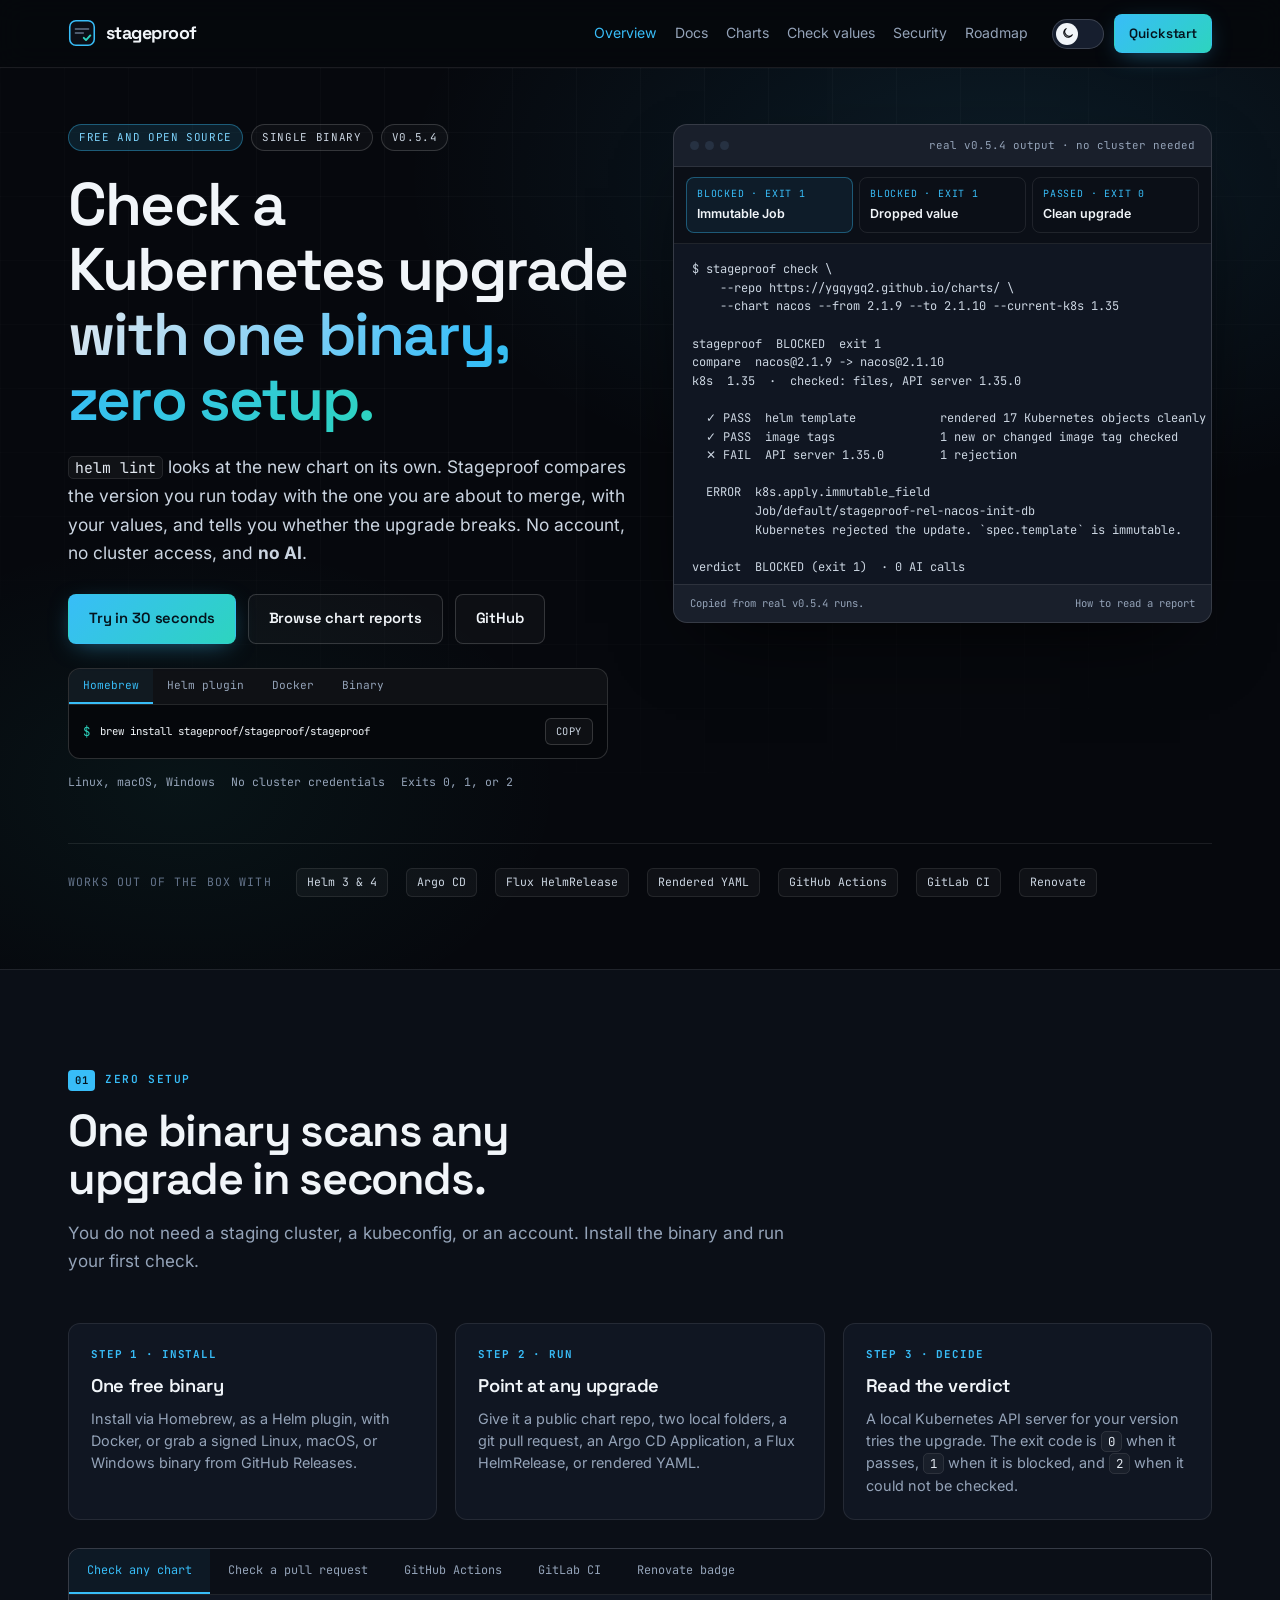
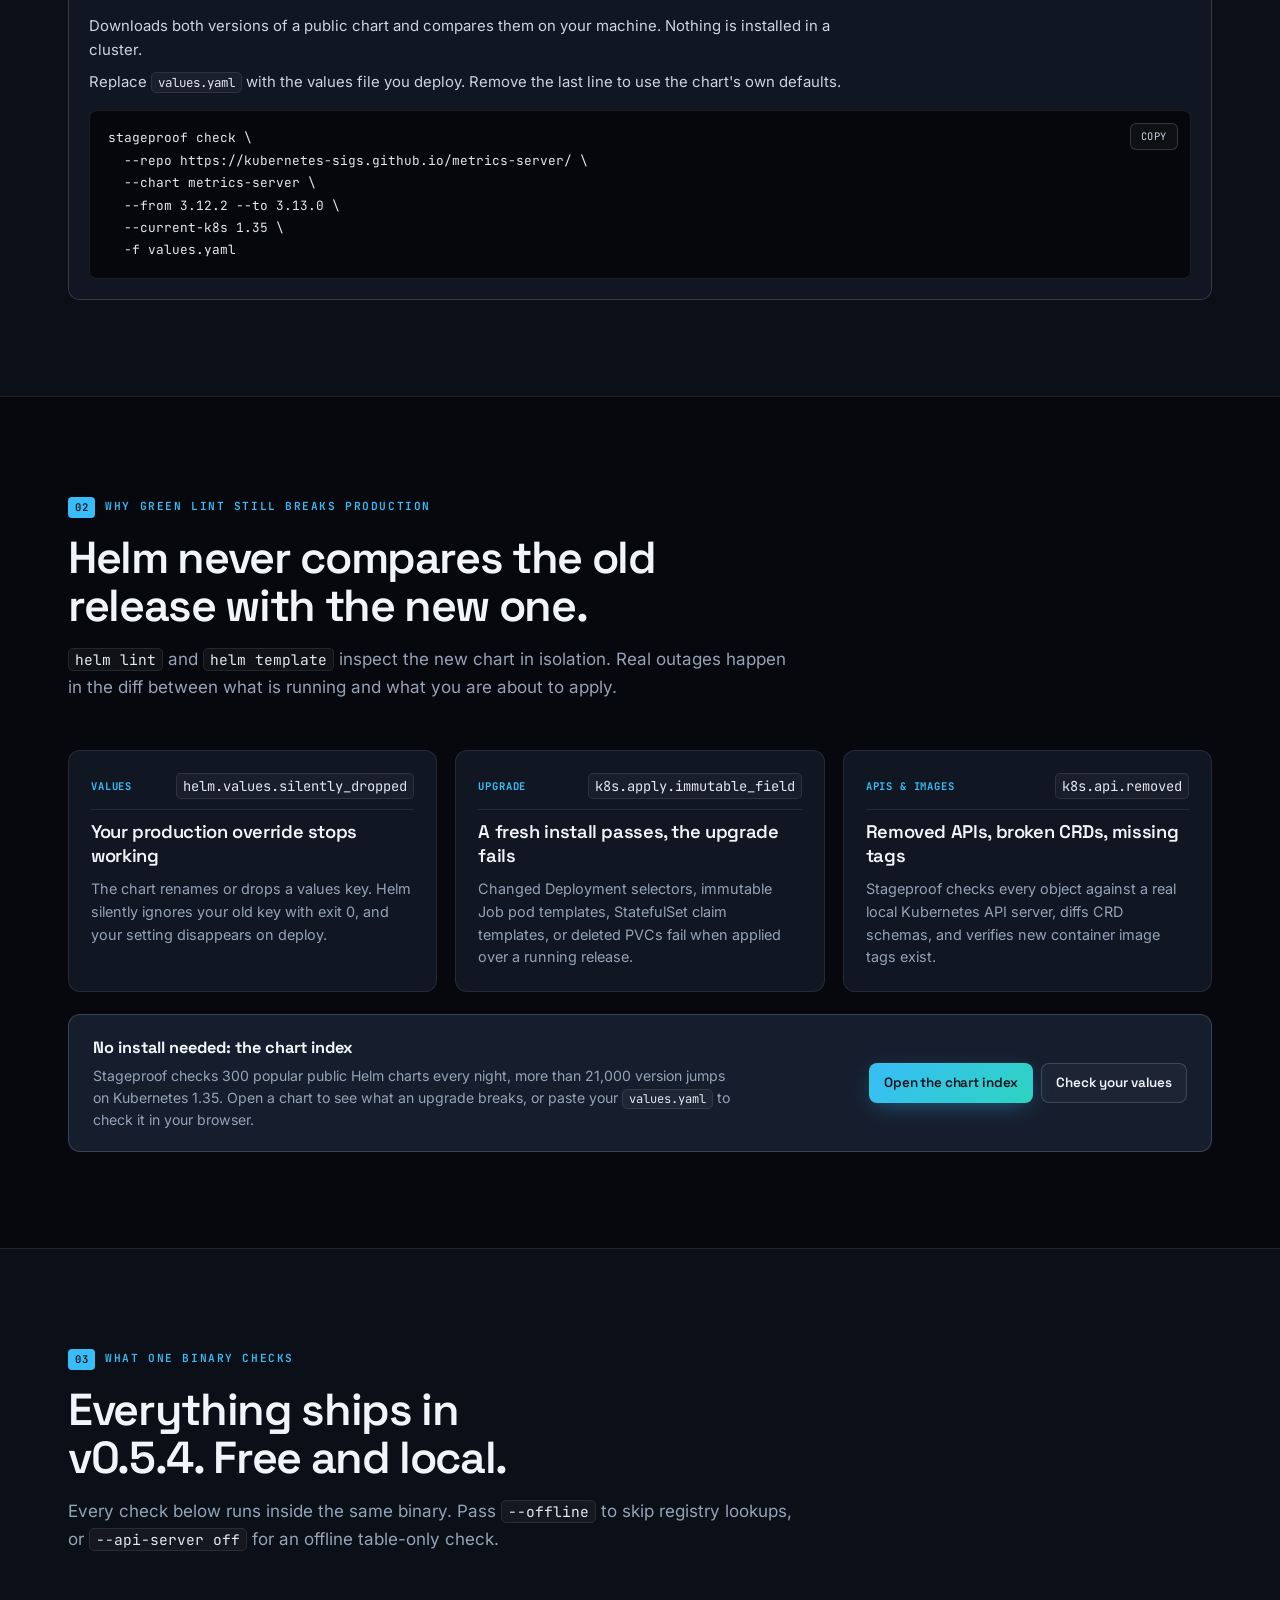
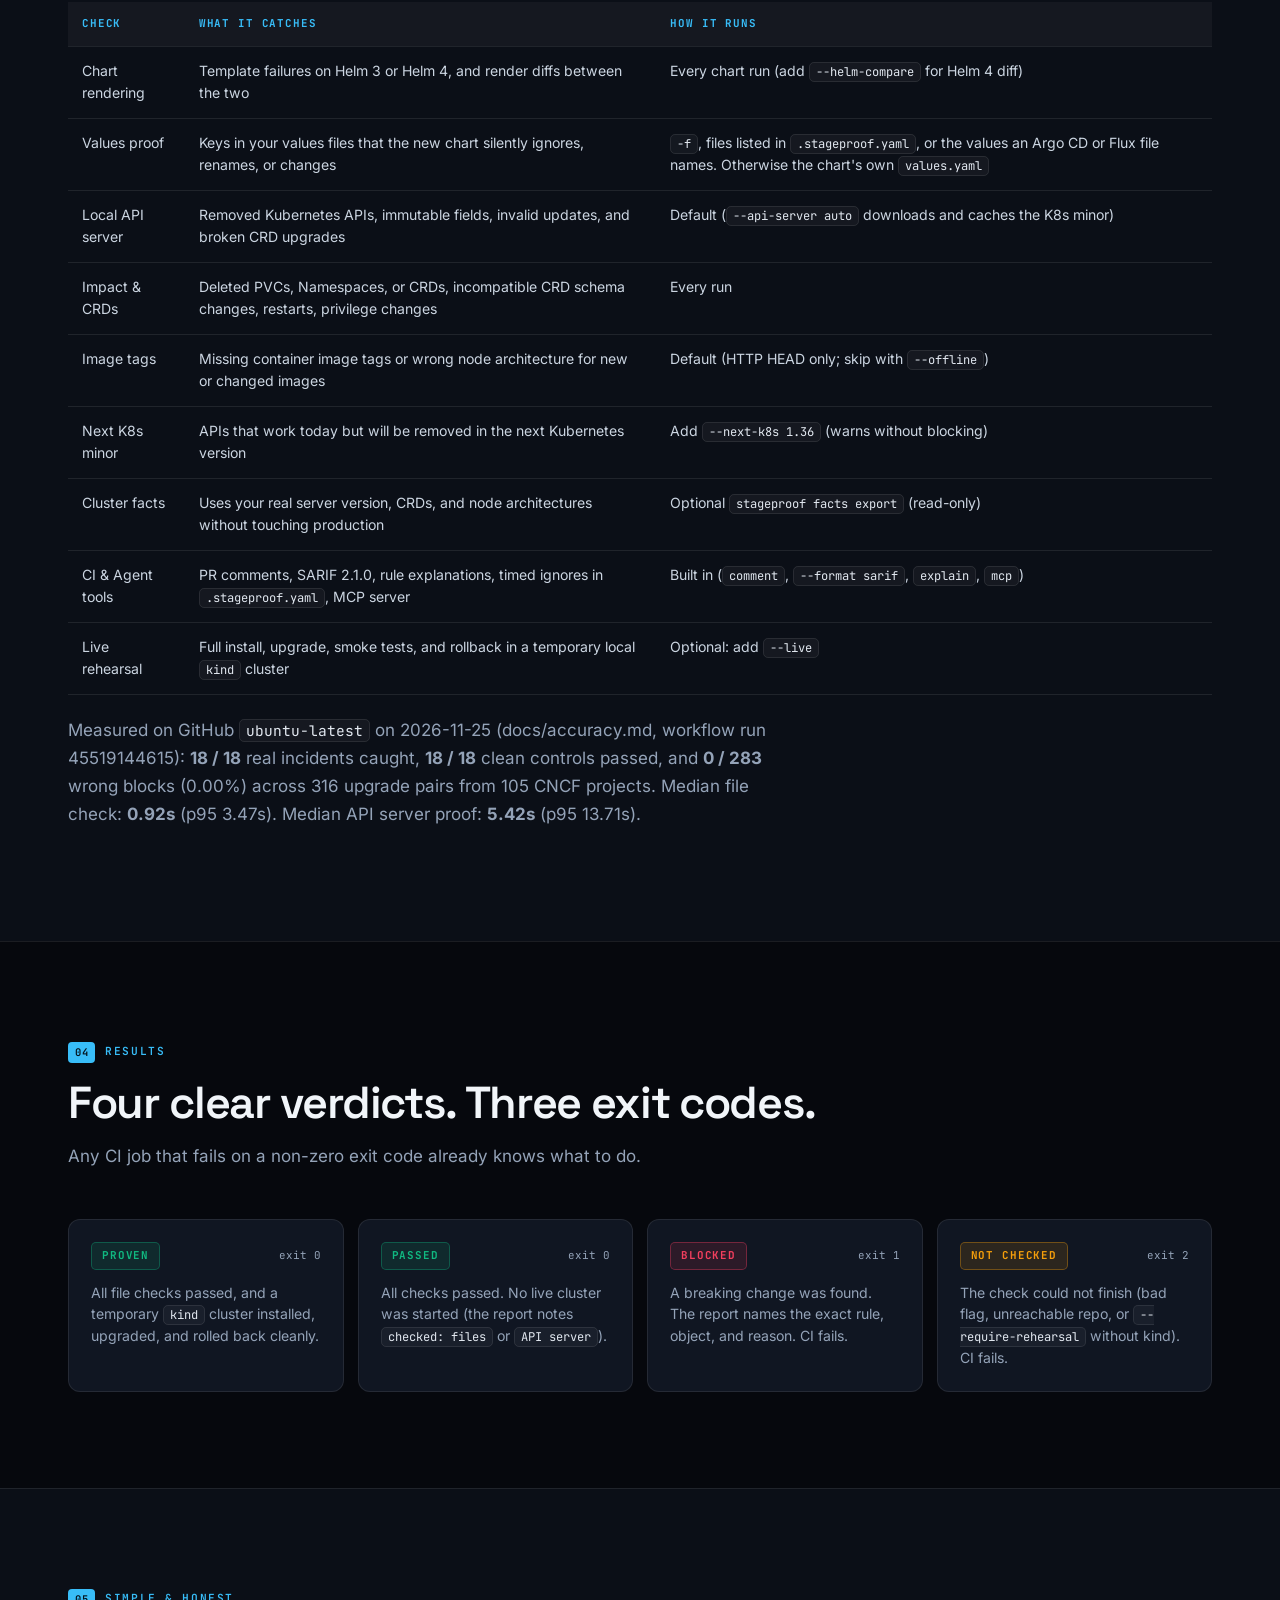
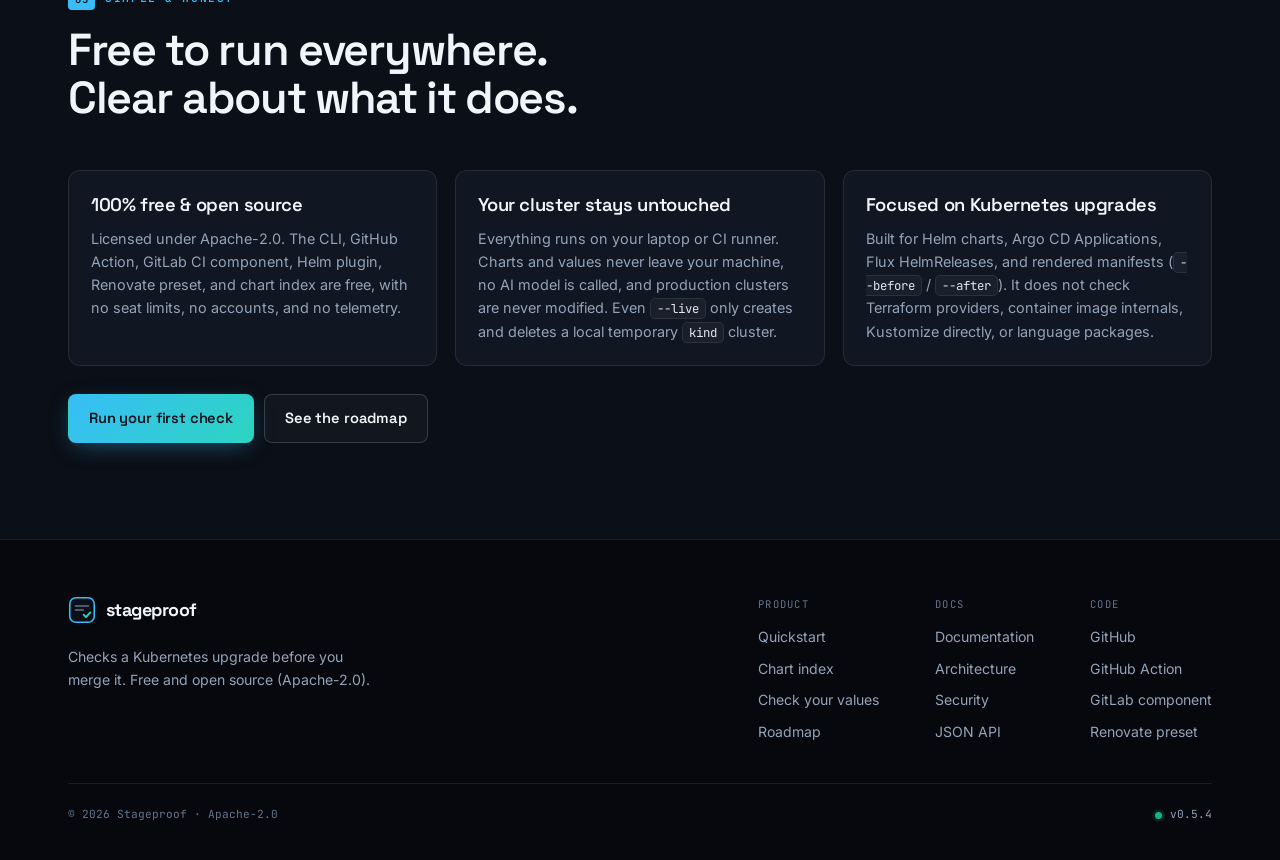
==== commit 0e974182: "helm: count and list every workload sharing an image update Group changed image references by image " ====
--- a/web/index.html
+++ b/web/index.html
@@ -59,7 +59,7 @@
             <div class="eyebrow-row">
               <span class="pill pill-accent">Free and open source</span>
               <span class="pill">Single Binary</span>
-              <span class="pill">v0.5.3</span>
+              <span class="pill">v0.5.4</span>
             </div>
             <h1>Check a Kubernetes upgrade<br /><span class="accent-grad">with one binary, zero setup.</span></h1>
             <p class="hero-lede">
@@ -74,8 +74,8 @@
               <div class="install-tabs" role="tablist" aria-label="Install method">
                 <button class="install-tab is-active" type="button" role="tab" aria-selected="true" data-install-cmd="brew install stageproof/stageproof/stageproof">Homebrew</button>
                 <button class="install-tab" type="button" role="tab" aria-selected="false" data-install-cmd="helm plugin install https://github.com/stageproof/stageproof">Helm plugin</button>
-                <button class="install-tab" type="button" role="tab" aria-selected="false" data-install-cmd="docker run --rm ghcr.io/stageproof/stageproof:v0.5.3 version">Docker</button>
-                <button class="install-tab" type="button" role="tab" aria-selected="false" data-install-cmd="gh release download v0.5.3 -R stageproof/stageproof -p '*linux_amd64.tar.gz'">Binary</button>
+                <button class="install-tab" type="button" role="tab" aria-selected="false" data-install-cmd="docker run --rm ghcr.io/stageproof/stageproof:v0.5.4 version">Docker</button>
+                <button class="install-tab" type="button" role="tab" aria-selected="false" data-install-cmd="gh release download v0.5.4 -R stageproof/stageproof -p '*linux_amd64.tar.gz'">Binary</button>
               </div>
               <div class="install-cmd">
                 <span class="prompt">$</span>
@@ -90,10 +90,10 @@
             </div>
           </div>
 
-          <div class="proof-card" aria-label="Real Stageproof v0.5.3 reports">
+          <div class="proof-card" aria-label="Real Stageproof v0.5.4 reports">
             <div class="proof-header">
               <span class="win-dots" aria-hidden="true"><i></i><i></i><i></i></span>
-              <span class="proof-label">real v0.5.3 output · no cluster needed</span>
+              <span class="proof-label">real v0.5.4 output · no cluster needed</span>
             </div>
             <div class="scenario-tabs" role="tablist" aria-label="Example reports">
               <button class="scenario-btn is-active" type="button" data-example="blocked-api" role="tab" aria-selected="true">
@@ -160,7 +160,7 @@
 
 verdict  PASSED (exit 0)  · 0 AI calls</pre>
             <div class="proof-foot">
-              <span>Copied from real v0.5.3 runs.</span>
+              <span>Copied from real v0.5.4 runs.</span>
               <span><a href="docs.html#results">How to read a report</a></span>
             </div>
           </div>
@@ -335,7 +335,7 @@
       <div class="wrap">
         <div class="sec-head">
           <p class="kicker"><span class="kicker-num">03</span> What one binary checks</p>
-          <h2>Everything ships in v0.5.3. Free and local.</h2>
+          <h2>Everything ships in v0.5.4. Free and local.</h2>
           <p class="sec-lede">Every check below runs inside the same binary. Pass <code>--offline</code> to skip registry lookups, or <code>--api-server off</code> for an offline table-only check.</p>
         </div>
         <table class="spec-table">
@@ -454,7 +454,7 @@
       </div>
       <div class="footer-bottom">
         <span>© 2026 Stageproof · Apache-2.0</span>
-        <span class="status-pill"><span class="dot-live"></span>v0.5.3</span>
+        <span class="status-pill"><span class="dot-live"></span>v0.5.4</span>
       </div>
     </div>
   </footer>
